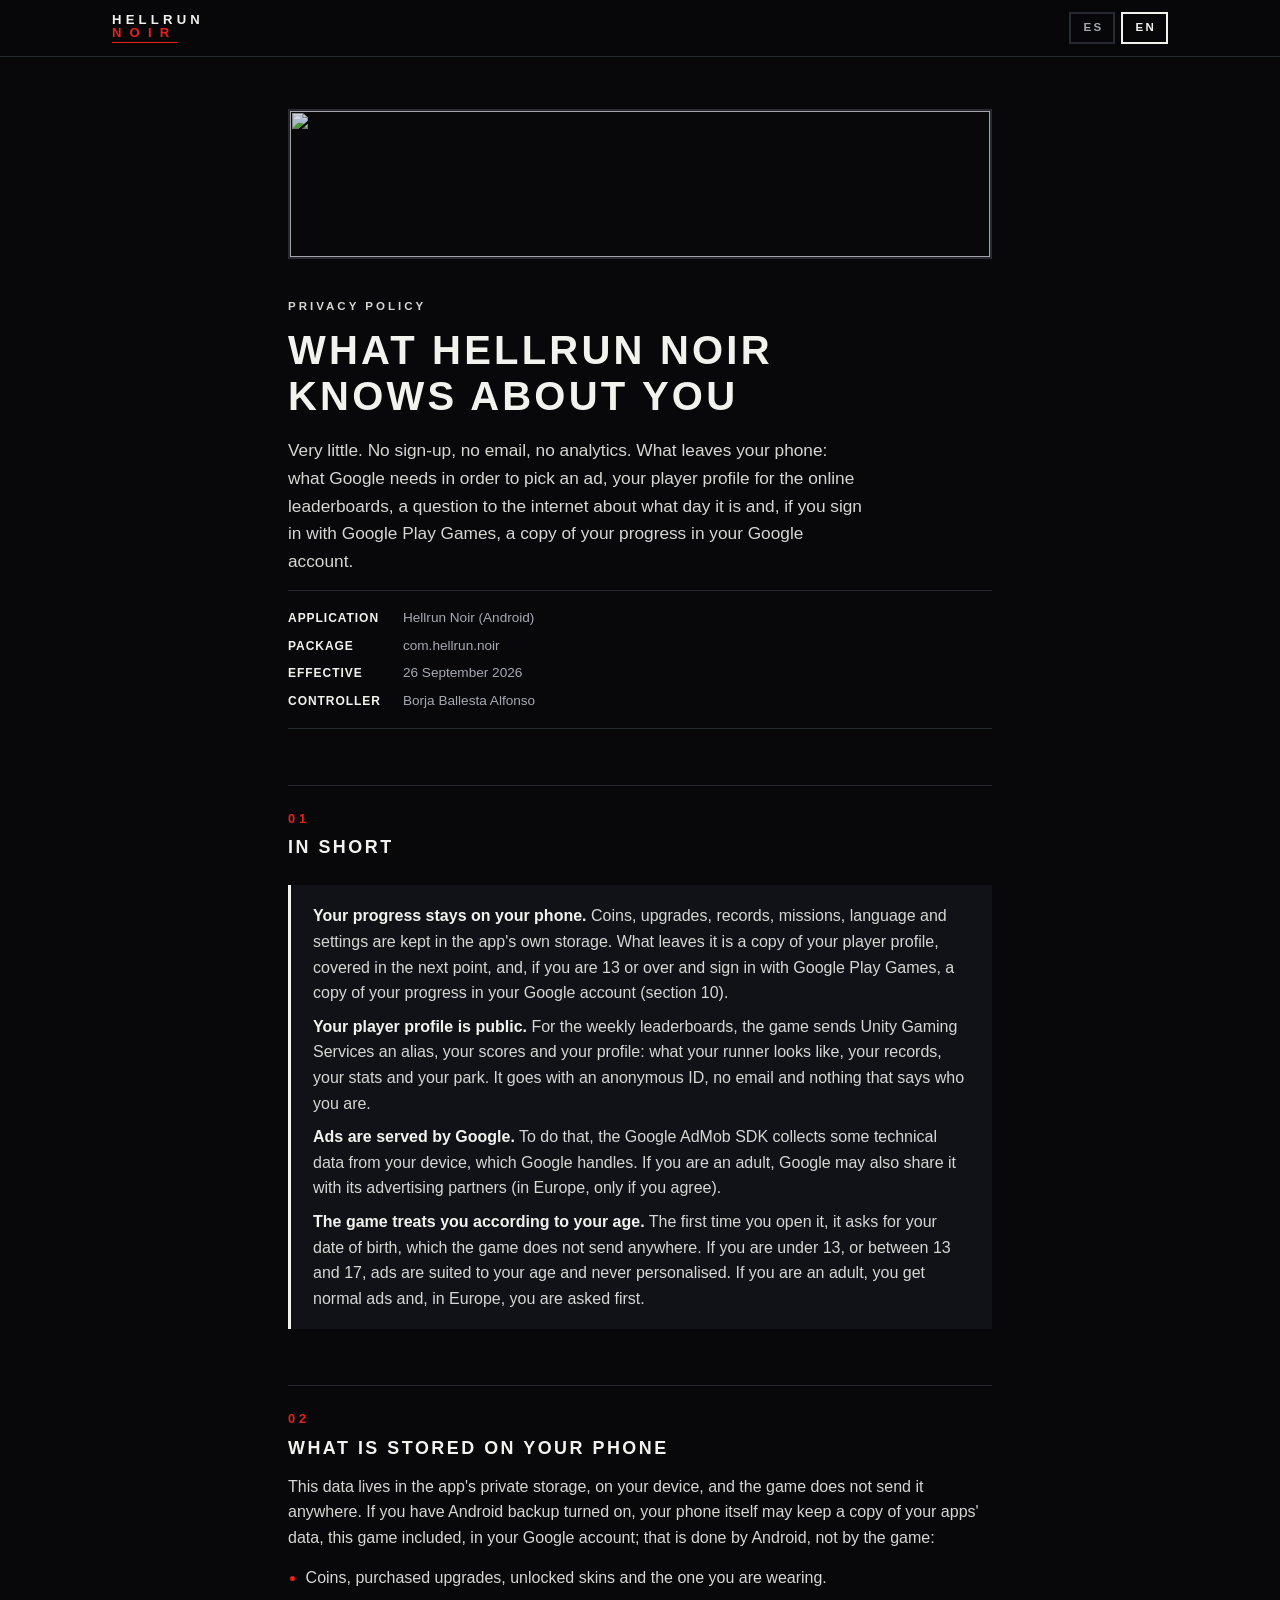
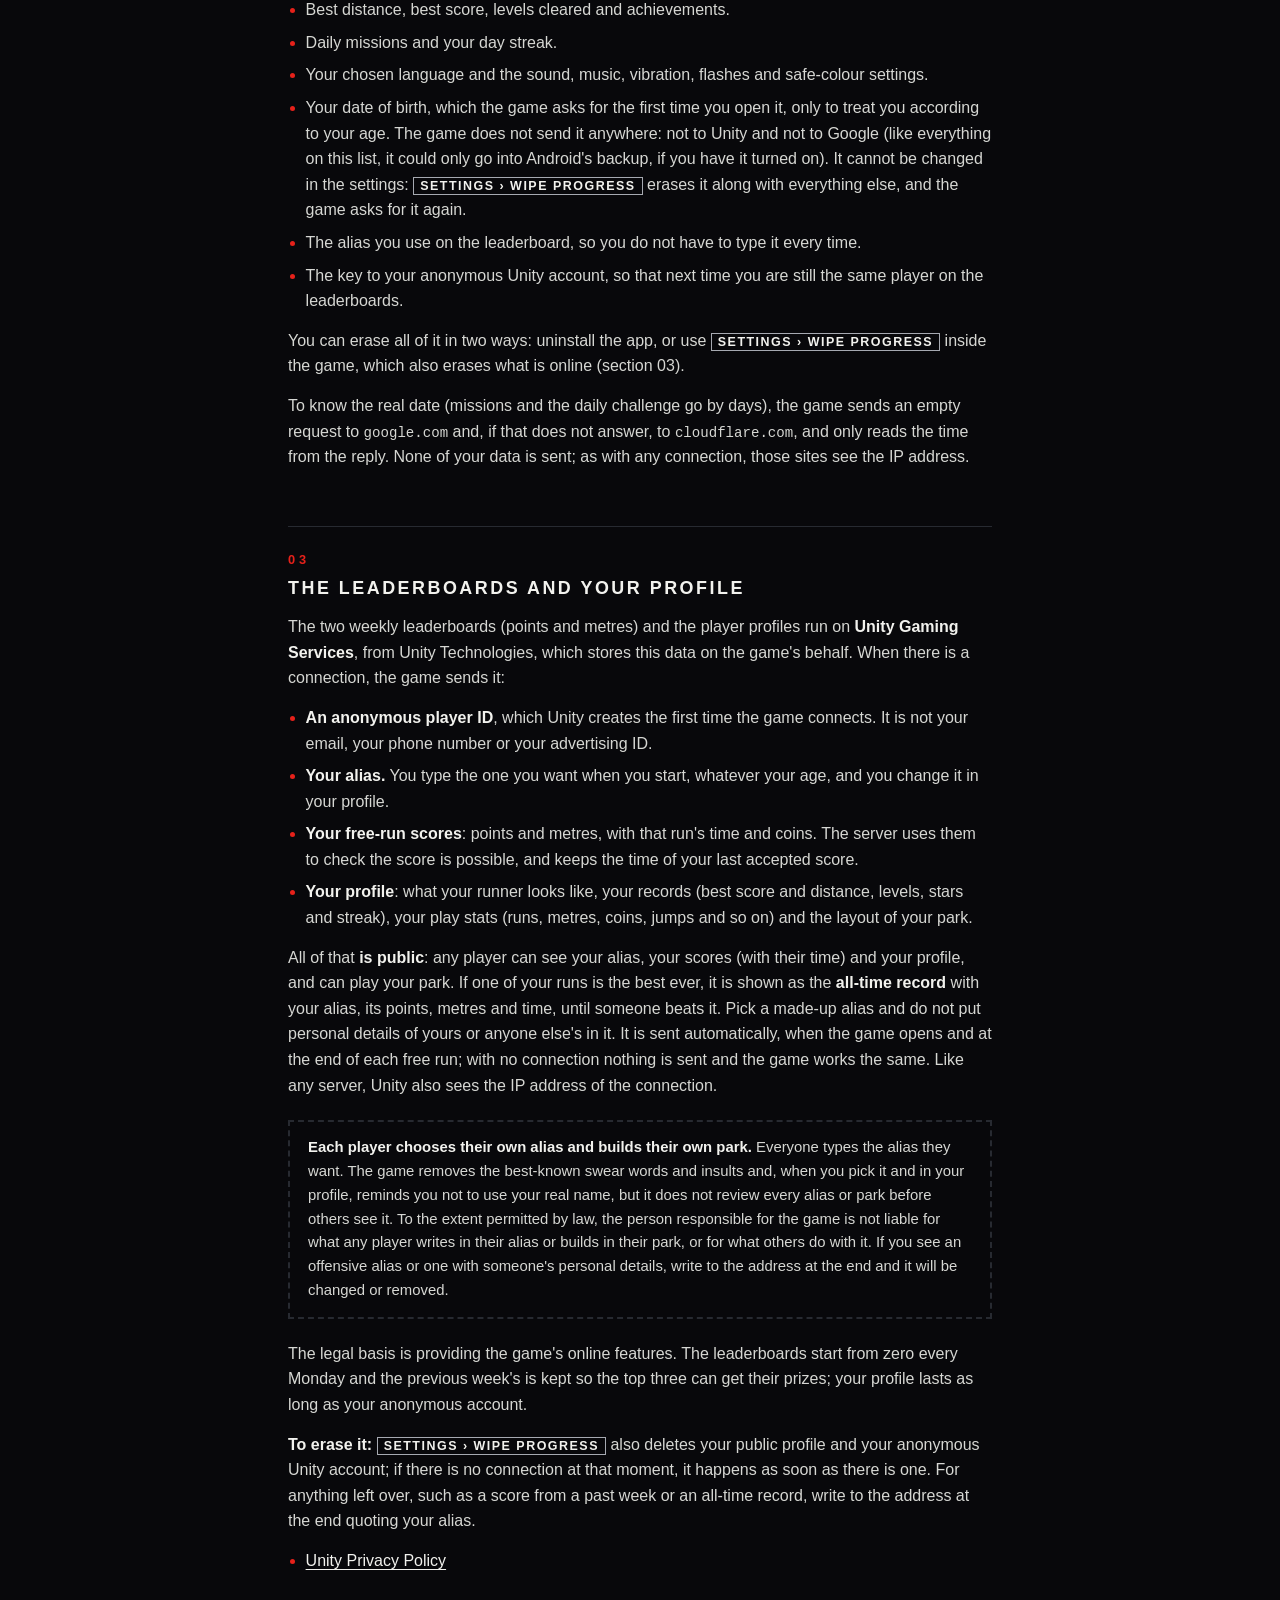
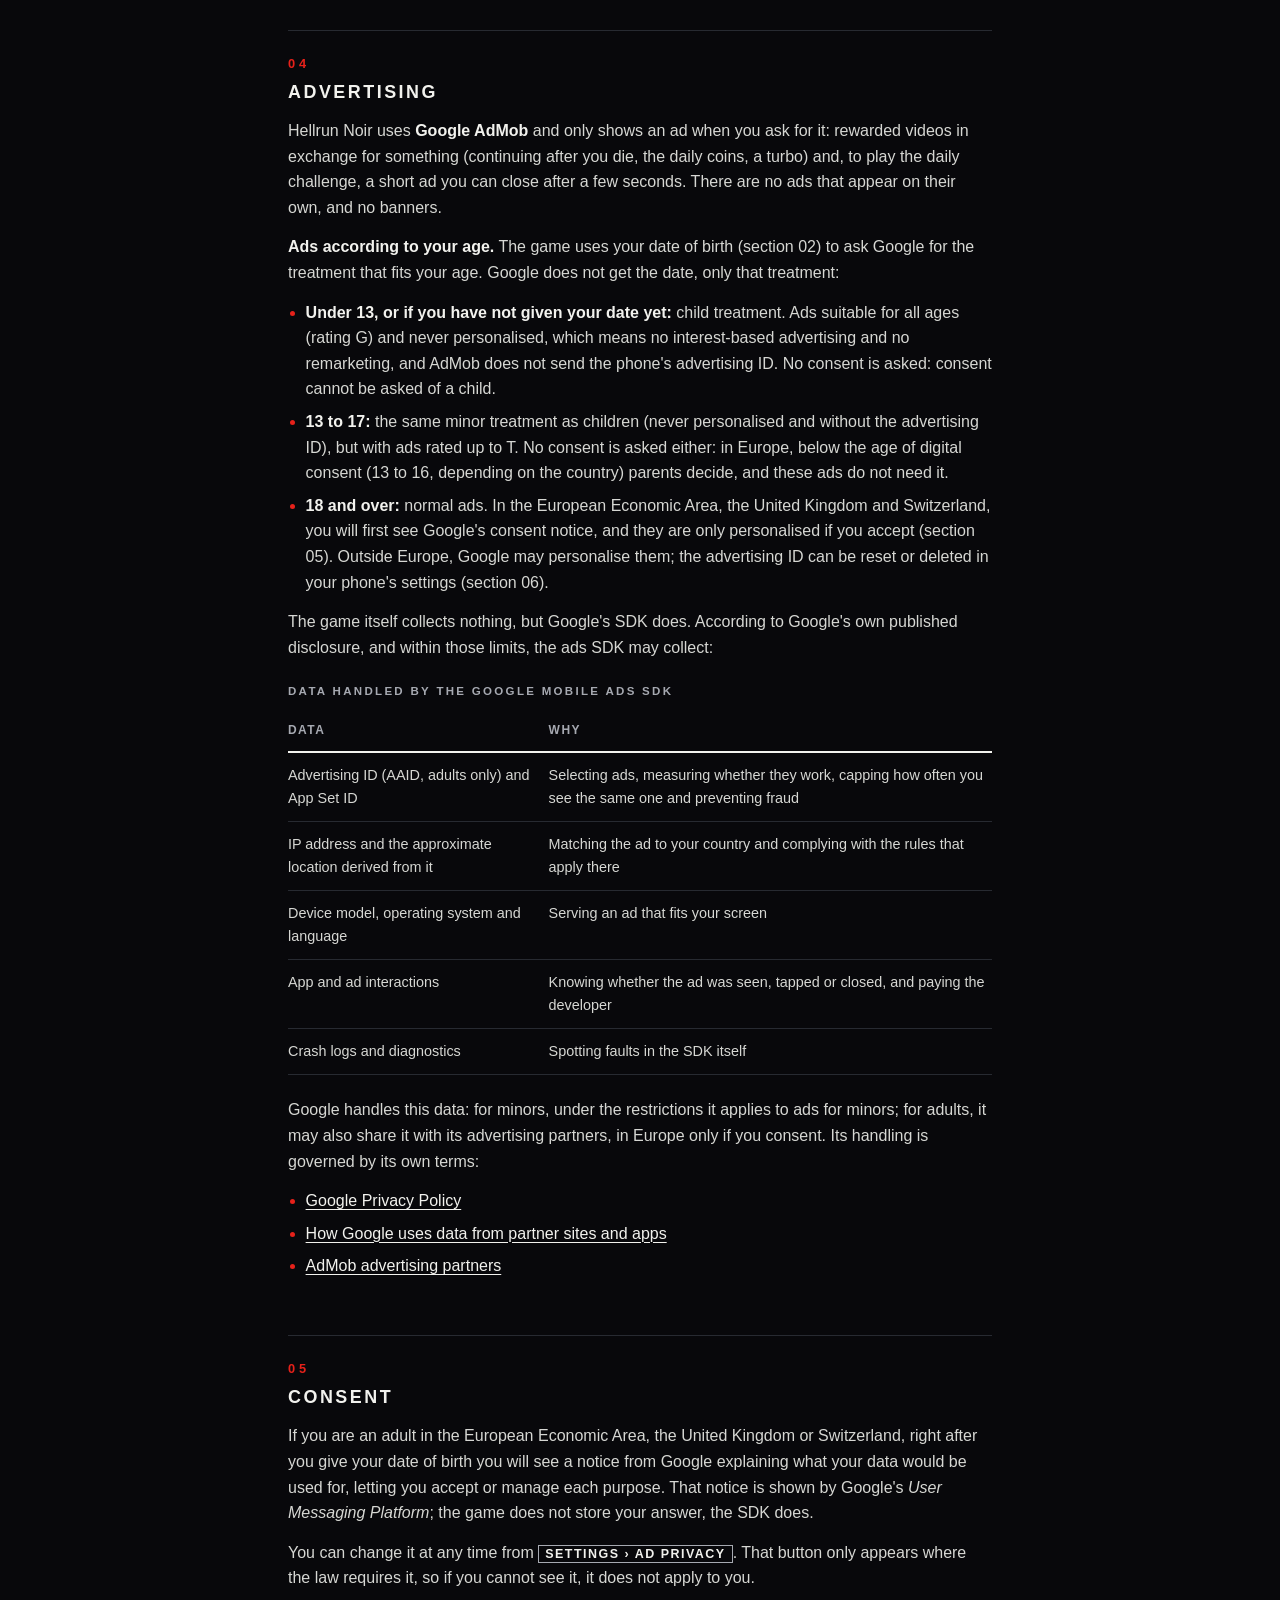
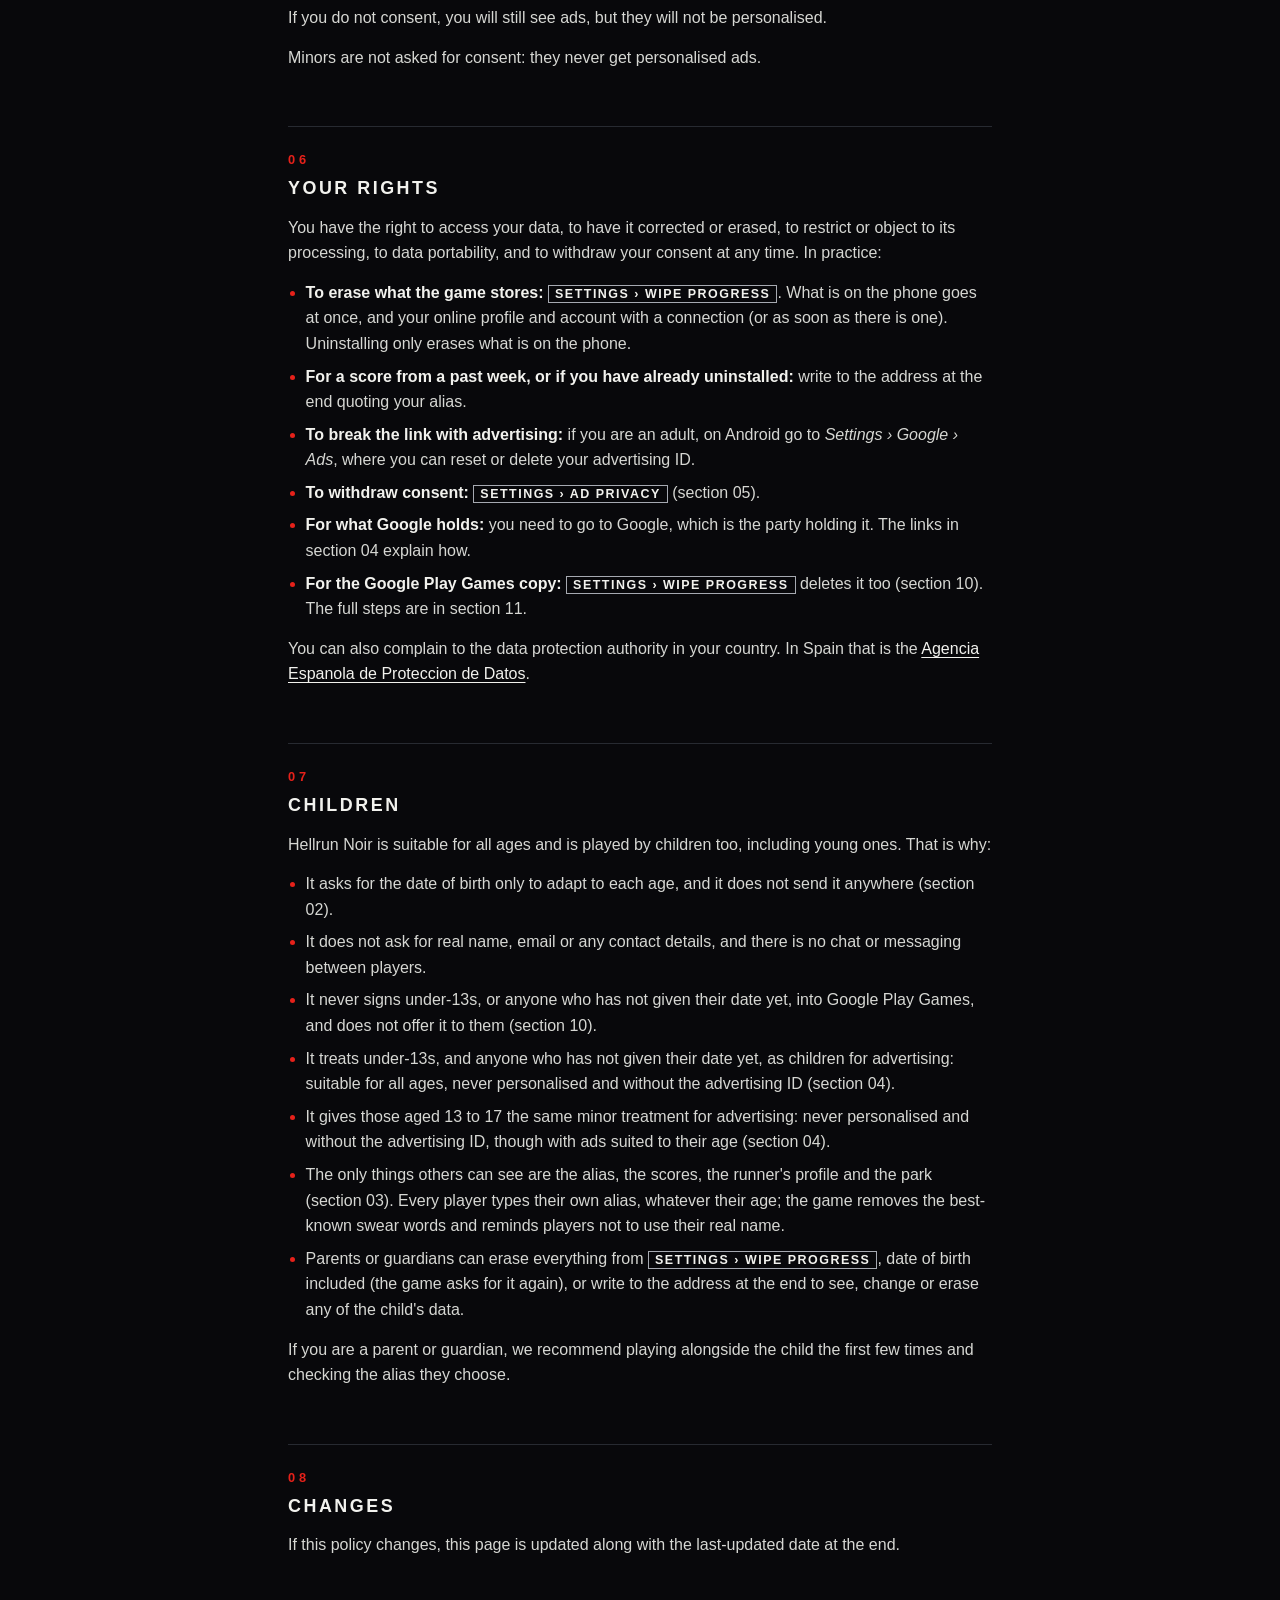
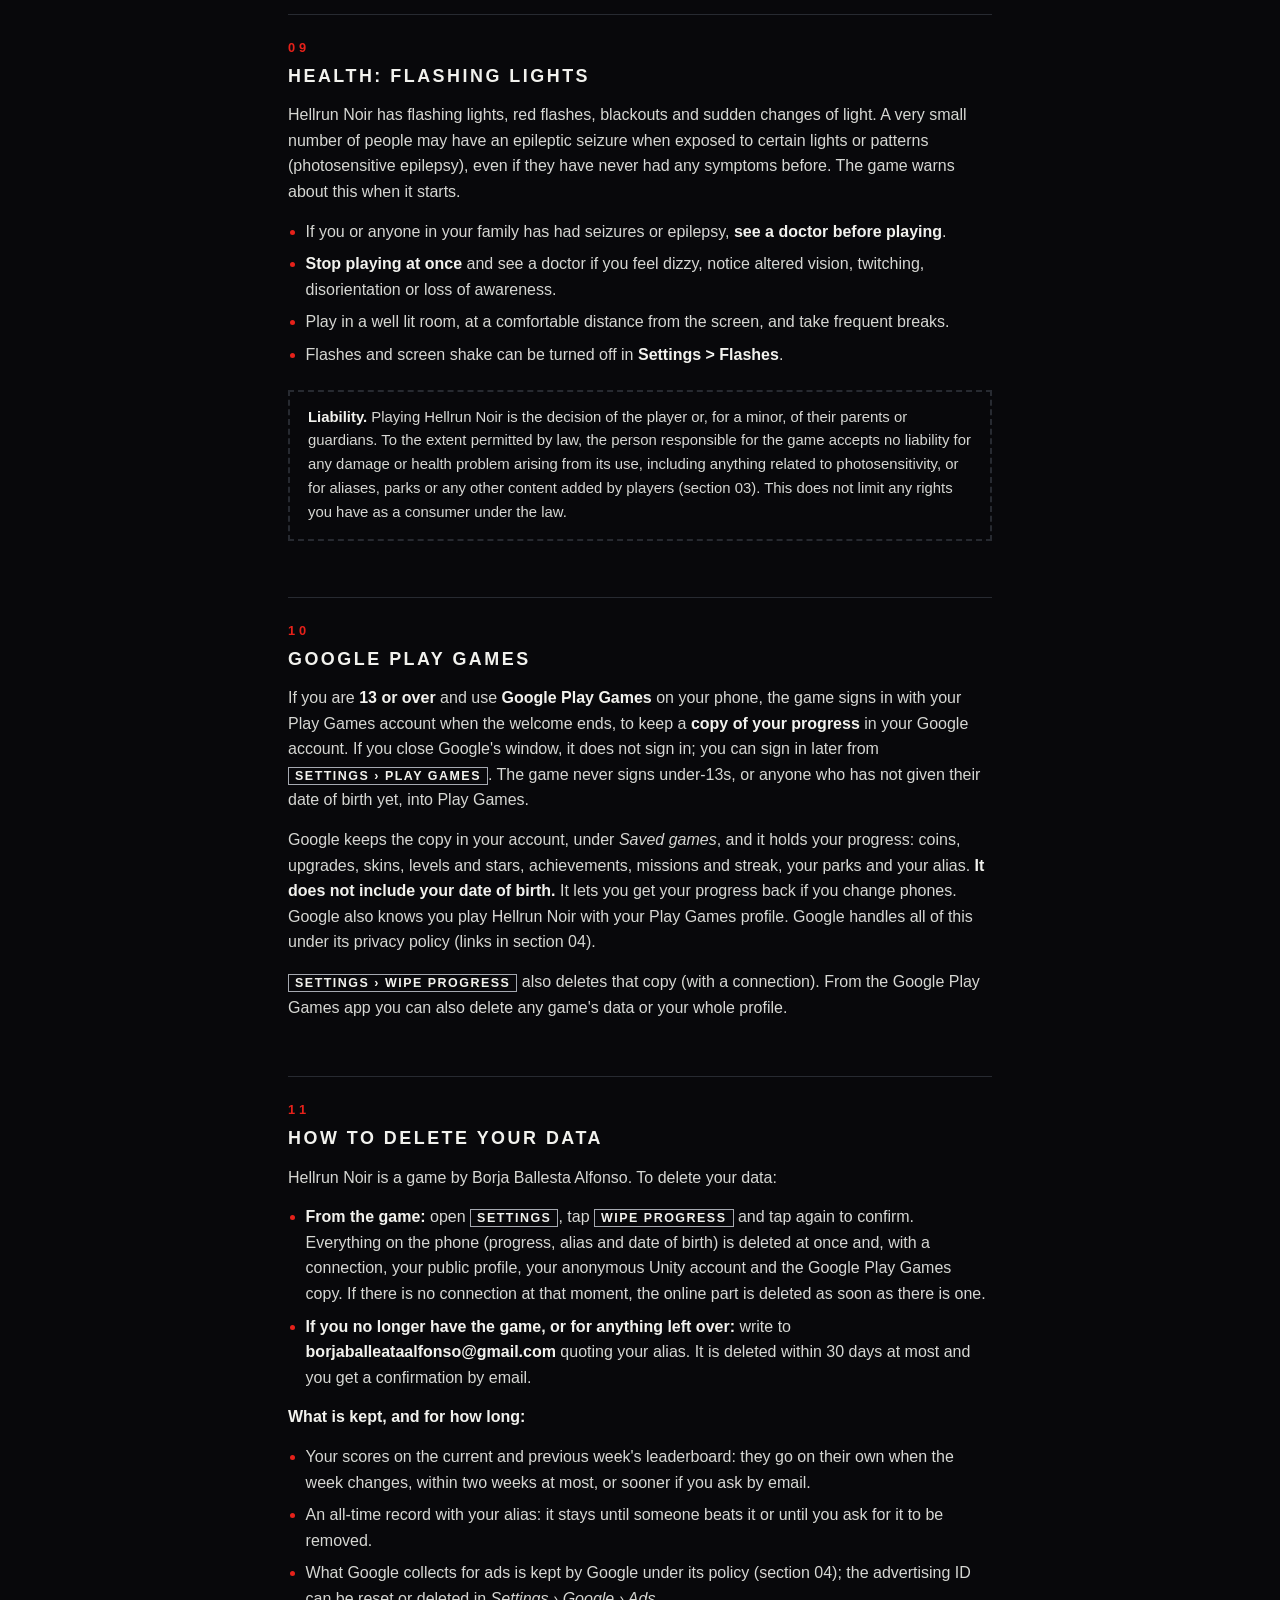
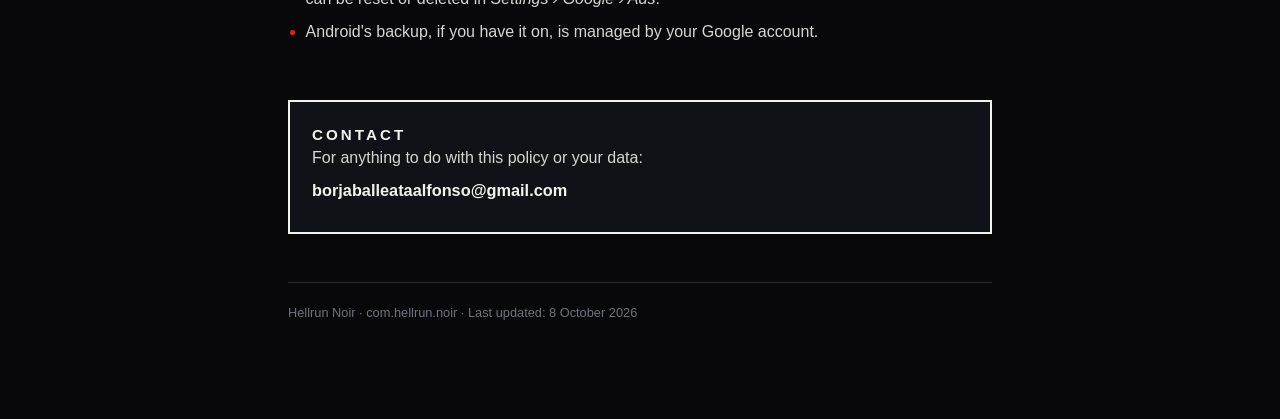
==== privacidad.html @ e5c2730d "Add files via upload" ====
<!doctype html>
<html lang="es">
<head>
<meta charset="utf-8">
<meta name="viewport" content="width=device-width, initial-scale=1">
<title>Privacidad de Hellrun Noir</title>
<meta name="description" content="Politica de privacidad de Hellrun Noir: que datos salen del movil, para que y como borrarlos.">
<link rel="icon" href="img/icono.jpg">
<link rel="stylesheet" href="estilo.css">
</head>
<body>
<header class="bar">
  <div class="bar-inner">
    <a class="logo" href="./" aria-label="Hellrun Noir"><b>Hellrun</b><i>Noir</i></a>
    <div class="langs" role="group" aria-label="Idioma / Language">
      <button id="btn-es" type="button" aria-pressed="true">ES</button>
      <button id="btn-en" type="button" aria-pressed="false">EN</button>
    </div>
  </div>
</header>

<main class="doc">
<div class="doc-hero"><img src="img/caratula.jpg" alt="" width="1000" height="1032"></div>

<!-- ============================== CASTELLANO ============================== -->
<article id="doc-es" lang="es">

  <p class="eyebrow">Politica de privacidad</p>
  <h1>Que sabe de ti Hellrun Noir</h1>
  <p class="standfirst">Poco. No hay registro, ni correo, ni analiticas. Del telefono sale lo que Google necesita para elegir un anuncio, tu perfil de jugador para las clasificaciones online, una pregunta a internet para saber que dia es y, si entras con Google Play Juegos, una copia de tu partida en tu cuenta de Google.</p>

  <dl class="meta">
    <dt>Aplicacion</dt><dd>Hellrun Noir (Android)</dd>
    <dt>Paquete</dt><dd>com.hellrun.noir</dd>
    <dt>Vigente desde</dt><dd>26 de septiembre de 2026</dd>
    <dt>Responsable</dt><dd>Borja Ballesta Alfonso</dd>
  </dl>

  <h2><span class="num">01</span>En corto</h2>
  <div class="lede">
    <p><strong>Tu partida se queda en tu movil.</strong> Monedas, mejoras, records, misiones, idioma y ajustes se guardan en el almacenamiento de la propia aplicacion. De ahi sale una copia de tu perfil de jugador, que es el punto siguiente, y, si tienes 13 anos o mas y entras con Google Play Juegos, una copia de tu partida en tu cuenta de Google (apartado 10).</p>
    <p><strong>Tu perfil de jugador es publico.</strong> Para las clasificaciones de la semana, el juego manda a Unity Gaming Services un alias, tus marcas y tu perfil: como es tu corredor, tus records, tus estadisticas y tu parque. Va con un identificador anonimo, sin correo y sin nada que diga quien eres.</p>
    <p><strong>Los anuncios los sirve Google.</strong> Para eso, el SDK de Google AdMob recoge algunos datos tecnicos de tu dispositivo y los trata Google. Si eres adulto, Google tambien puede compartirlos con sus socios publicitarios (en Europa, solo si lo aceptas).</p>
    <p><strong>El juego te trata segun tu edad.</strong> La primera vez que lo abres te pide tu fecha de nacimiento, que el juego no manda a ningun sitio. Si tienes menos de 13 anos, o entre 13 y 17, los anuncios son para tu edad y nunca personalizados. Si eres adulto, ves anuncios normales y, en Europa, se te pregunta antes.</p>
  </div>

  <h2><span class="num">02</span>Lo que se guarda en tu telefono</h2>
  <p>Estos datos viven en el almacenamiento privado de la aplicacion, en tu dispositivo, y el juego no los manda a ninguna parte. Si tienes activada la copia de seguridad de Android, el propio telefono puede guardar una copia de los datos de tus aplicaciones, este juego incluido, en tu cuenta de Google; eso lo hace Android, no el juego:</p>
  <ul>
    <li>Monedas, mejoras compradas, aspectos desbloqueados y el que llevas puesto.</li>
    <li>Distancia maxima, mejor puntuacion, niveles superados y logros.</li>
    <li>Las misiones del dia y la racha de dias seguidos.</li>
    <li>El idioma elegido y los ajustes de sonido, musica, vibracion, destellos y color seguro.</li>
    <li>Tu fecha de nacimiento, que el juego te pregunta la primera vez que lo abres, solo para tratarte segun tu edad. El juego no la manda a ningun sitio: ni a Unity ni a Google (como todo lo de esta lista, solo podria ir en la copia de seguridad de Android, si la tienes activada). No se cambia desde los ajustes: <span class="ui">AJUSTES &rsaquo; BORRAR PROGRESO</span> la borra con todo lo demas, y el juego la vuelve a preguntar.</li>
    <li>El alias que usas en la clasificacion, para no tener que escribirlo cada vez.</li>
    <li>La llave de tu cuenta anonima de Unity, para que la proxima vez sigas siendo el mismo jugador en las clasificaciones.</li>
  </ul>
  <p>Se borra todo de dos maneras: desinstalando la aplicacion, o desde <span class="ui">AJUSTES &rsaquo; BORRAR PROGRESO</span> dentro del juego, que borra ademas lo que hay en internet (apartado 03).</p>
  <p>Para saber que dia es de verdad (las misiones y el reto diario van por dias), el juego hace una peticion vacia a <code>google.com</code> y, si no contesta, a <code>cloudflare.com</code>, y solo lee la hora de la respuesta. No se manda ningun dato tuyo; como en cualquier conexion, esas webs ven la direccion IP.</p>

  <h2><span class="num">03</span>Las clasificaciones y tu perfil</h2>
  <p>Las dos clasificaciones de la semana (por puntos y por metros) y los perfiles de los jugadores funcionan con <strong>Unity Gaming Services</strong>, de Unity Technologies, que guarda estos datos por encargo del juego. Con conexion, el juego le manda:</p>
  <ul>
    <li><strong>Un identificador anonimo de jugador</strong>, que Unity crea la primera vez que el juego se conecta. No es tu correo, ni tu telefono, ni el identificador de publicidad.</li>
    <li><strong>Tu alias.</strong> Lo escribes tu al empezar, el que quieras, tengas la edad que tengas, y se cambia en tu perfil.</li>
    <li><strong>Tus marcas de carrera libre</strong>: puntos y metros, con el tiempo y las monedas de esa carrera. El servidor los usa para comprobar que la marca es posible, y guarda la hora de tu ultima marca aceptada.</li>
    <li><strong>Tu perfil</strong>: el aspecto de tu corredor, tus records (mejor puntuacion y distancia, niveles, estrellas y racha), tus estadisticas de juego (partidas, metros, monedas, saltos y demas) y el trazado de tu parque.</li>
  </ul>
  <p>Todo eso <strong>es publico</strong>: cualquier jugador ve tu alias, tus marcas (con su tiempo) y tu perfil, y puede jugar tu parque. Si una carrera tuya es la mejor de siempre, sale como <strong>record de siempre</strong> con tu alias, sus puntos, sus metros y su tiempo, hasta que alguien la supere. Elige un alias inventado y no pongas ahi datos personales tuyos ni de nadie. Se manda solo, al abrir el juego y al acabar cada carrera libre; sin conexion no sale nada y el juego funciona igual. Como cualquier servidor, Unity ve ademas la direccion IP de la conexion.</p>
  <div class="note">
    <p><strong>Los alias y los parques los pone cada jugador.</strong> Cada uno escribe el alias que quiere. El juego quita las palabrotas e insultos mas conocidos y, al elegirlo y en tu perfil, te recuerda que no uses tu nombre real, pero no revisa uno por uno los alias ni los parques antes de que se vean. En la medida en que la ley lo permita, el responsable del juego no se hace cargo de lo que cada jugador escriba en su alias o construya en su parque, ni de lo que otros hagan con ello. Si ves un alias ofensivo o con datos personales de alguien, escribe al correo del final y se cambiara o se borrara.</p>
  </div>
  <p>La base legal es darte las funciones online del juego. Las clasificaciones empiezan de cero cada lunes y la de la semana anterior se guarda para dar los premios a los tres primeros; tu perfil dura lo que dure tu cuenta anonima.</p>
  <p><strong>Para borrarlo:</strong> <span class="ui">AJUSTES &rsaquo; BORRAR PROGRESO</span> borra tambien tu perfil publico y tu cuenta anonima en Unity; si en ese momento no hay conexion, se hace en cuanto la haya. Para cualquier resto, como una marca de una semana pasada o un record de siempre, escribe al correo del final diciendo tu alias.</p>
  <ul>
    <li><a href="https://unity.com/legal/privacy-policy" target="_blank" rel="noopener">Politica de privacidad de Unity</a></li>
  </ul>

  <h2><span class="num">04</span>Los anuncios</h2>
  <p>Hellrun Noir usa <strong>Google AdMob</strong> y solo pone un anuncio cuando lo pides tu: videos recompensados a cambio de algo (seguir despues de morir, las monedas del dia, un turbo) y, para jugar el reto del dia, un anuncio corto que se puede cerrar a los pocos segundos. No hay anuncios que aparezcan solos ni banners.</p>
  <p><strong>Anuncios segun tu edad.</strong> El juego usa tu fecha de nacimiento (apartado 02) para pedir a Google el trato que toca a tu edad. A Google no le llega la fecha, solo ese trato:</p>
  <ul>
    <li><strong>Menos de 13 anos, o si aun no has dicho tu fecha:</strong> trato de nino. Anuncios aptos para todas las edades (clasificacion G) y nunca personalizados, es decir, nada de publicidad segun tus intereses ni de remarketing, y AdMob no manda el identificador de publicidad del telefono. No se pide consentimiento: a un nino no se le puede pedir.</li>
    <li><strong>De 13 a 17 anos:</strong> el mismo trato de menor que a los ninos (nunca personalizados y sin el identificador de publicidad), pero con anuncios hasta la clasificacion T. Tampoco se pide consentimiento: en Europa, por debajo de la edad de consentimiento digital (de 13 a 16 anos, segun el pais) deciden los padres, y estos anuncios no lo necesitan.</li>
    <li><strong>18 anos o mas:</strong> anuncios normales. En el Espacio Economico Europeo, Reino Unido y Suiza, antes veras el aviso de consentimiento de Google, y solo se personalizan si aceptas (apartado 05). Fuera de Europa, Google puede personalizarlos; el identificador de publicidad se puede restablecer o eliminar en los ajustes del telefono (apartado 06).</li>
  </ul>
  <p>Aunque el juego no recoge nada por su cuenta, el SDK de Google si. Segun la informacion que publica el propio Google, y con esas limitaciones, el SDK de anuncios puede recoger:</p>

  <div class="scroller">
    <table>
      <caption>Datos que trata el SDK de Google Mobile Ads</caption>
      <thead>
        <tr><th scope="col">Dato</th><th scope="col">Para que</th></tr>
      </thead>
      <tbody>
        <tr><td>Identificador de publicidad (AAID, solo de los adultos) e ID del conjunto de aplicaciones</td><td>Elegir anuncios, medir si funcionan, limitar cuantas veces ves el mismo y evitar fraudes</td></tr>
        <tr><td>Direccion IP y ubicacion aproximada derivada de ella</td><td>Adaptar el anuncio al pais y cumplir la normativa que aplique alli</td></tr>
        <tr><td>Modelo de dispositivo, sistema operativo e idioma</td><td>Servir un anuncio que se vea bien en tu pantalla</td></tr>
        <tr><td>Interacciones con la aplicacion y con el anuncio</td><td>Saber si el anuncio se vio, se pulso o se cerro, y pagar al desarrollador</td></tr>
        <tr><td>Informes de fallos y diagnosticos</td><td>Detectar errores del propio SDK</td></tr>
      </tbody>
    </table>
  </div>

  <p>Estos datos los trata Google: si eres menor, con las restricciones que aplica a los anuncios para menores; si eres adulto, tambien puede compartirlos con sus socios publicitarios, en Europa solo si das tu consentimiento. Su tratamiento se rige por sus propias condiciones:</p>
  <ul>
    <li><a href="https://policies.google.com/privacy" target="_blank" rel="noopener">Politica de privacidad de Google</a></li>
    <li><a href="https://business.safety.google/privacy/" target="_blank" rel="noopener">Como usa Google los datos de sus socios</a></li>
    <li><a href="https://support.google.com/admob/answer/9012903" target="_blank" rel="noopener">Socios publicitarios de AdMob</a></li>
  </ul>

  <h2><span class="num">05</span>Consentimiento</h2>
  <p>Si eres adulto y estas en el Espacio Economico Europeo, Reino Unido o Suiza, justo despues de decir tu fecha de nacimiento veras un aviso de Google que explica para que se usarian tus datos y te deja aceptar o gestionar las opciones una por una. Ese aviso lo muestra la <em>Plataforma de Mensajes de Usuario</em> de Google; el juego no guarda tu respuesta, la guarda el propio SDK.</p>
  <p>Puedes cambiarla en cualquier momento desde <span class="ui">AJUSTES &rsaquo; PRIVACIDAD DE ANUNCIOS</span>. Ese boton aparece en el juego unicamente donde la normativa lo exige; si no lo ves, es que en tu caso no aplica.</p>
  <p>Si no consientes el uso de tus datos, los anuncios siguen saliendo, pero sin personalizar.</p>
  <p>A los menores no se les pide consentimiento: nunca ven anuncios personalizados.</p>

  <h2><span class="num">06</span>Tus derechos</h2>
  <p>Tienes derecho a acceder a tus datos, rectificarlos, suprimirlos, limitar u oponerte a su tratamiento y a la portabilidad, y a retirar tu consentimiento cuando quieras. En la practica:</p>
  <ul>
    <li><strong>Para borrar lo que guarda el juego:</strong> <span class="ui">AJUSTES &rsaquo; BORRAR PROGRESO</span>. Lo del movil se borra al momento, y tu perfil y tu cuenta online con conexion (o en cuanto la haya). Desinstalar borra solo lo del movil.</li>
    <li><strong>Para una marca de una semana pasada, o si ya desinstalaste:</strong> escribe al correo del final con tu alias.</li>
    <li><strong>Para desvincularte de la publicidad:</strong> si eres adulto, en Android ve a <em>Ajustes &rsaquo; Google &rsaquo; Anuncios</em>, donde puedes restablecer o eliminar tu identificador de publicidad.</li>
    <li><strong>Para retirar el consentimiento:</strong> <span class="ui">AJUSTES &rsaquo; PRIVACIDAD DE ANUNCIOS</span> (apartado 05).</li>
    <li><strong>Para lo que trata Google:</strong> hay que dirigirse a Google, que es quien tiene esos datos. Los enlaces del apartado 04 explican como.</li>
    <li><strong>Para la copia de Google Play Juegos:</strong> <span class="ui">AJUSTES &rsaquo; BORRAR PROGRESO</span> la borra tambien (apartado 10). Los pasos completos estan en el apartado 11.</li>
  </ul>
  <p>Tambien puedes reclamar ante la autoridad de proteccion de datos de tu pais. En Espana es la <a href="https://www.aepd.es" target="_blank" rel="noopener">Agencia Espanola de Proteccion de Datos</a>.</p>

  <h2><span class="num">07</span>Menores</h2>
  <p>Hellrun Noir es apto para todas las edades y lo juegan tambien ninos, incluso pequenos. Por eso:</p>
  <ul>
    <li>Pide la fecha de nacimiento solo para adaptarse a cada edad, y no la manda a ningun sitio (apartado 02).</li>
    <li>No pide el nombre real, ni el correo, ni ningun dato de contacto, y no hay chat ni mensajes entre jugadores.</li>
    <li>A los menores de 13, y a quien aun no ha dicho su fecha, no los mete nunca en Google Play Juegos ni se lo ofrece (apartado 10).</li>
    <li>A los menores de 13, y a quien aun no ha dicho su fecha, los trata como ninos en los anuncios: aptos para todos, nunca personalizados y sin el identificador de publicidad (apartado 04).</li>
    <li>A los de 13 a 17 anos les da el mismo trato de menor en los anuncios: nunca personalizados y sin el identificador de publicidad, aunque con anuncios para su edad (apartado 04).</li>
    <li>Lo unico que ven los demas es el alias, las marcas, el perfil del corredor y el parque (apartado 03). El alias lo escribe cada jugador, tenga la edad que tenga; el juego quita las palabrotas mas conocidas y recuerda que no se use el nombre real.</li>
    <li>Los padres o tutores pueden borrarlo todo desde <span class="ui">AJUSTES &rsaquo; BORRAR PROGRESO</span>, fecha de nacimiento incluida (el juego la vuelve a preguntar), o escribir al correo del final para ver, cambiar o borrar cualquier dato del menor.</li>
  </ul>
  <p>Si eres padre, madre o tutor, te recomendamos acompanar al menor las primeras veces y revisar el alias que elija.</p>

  <h2><span class="num">08</span>Cambios</h2>
  <p>Si esta politica cambia, se actualiza esta misma pagina y con ella la fecha de la ultima actualizacion, al final.</p>

  <h2><span class="num">09</span>Salud: luces y destellos</h2>
  <p>Hellrun Noir tiene luces que parpadean, destellos rojos, apagones y cambios bruscos de luz. A un numero muy pequeno de personas, ciertas luces o patrones pueden provocarles una crisis epileptica (epilepsia fotosensible), incluso sin haber tenido nunca antes ningun sintoma. El juego lo avisa al arrancar.</p>
  <ul>
    <li>Si tu o alguien de tu familia ha tenido crisis o epilepsia, <strong>consulta a un medico antes de jugar</strong>.</li>
    <li><strong>Deja de jugar enseguida</strong> y consulta a un medico si notas mareo, vista alterada, espasmos, desorientacion o perdida de consciencia.</li>
    <li>Juega en un sitio bien iluminado, a una distancia comoda de la pantalla, y descansa a menudo.</li>
    <li>Los destellos y las sacudidas se pueden quitar en <strong>Ajustes &gt; Destellos</strong>.</li>
  </ul>
  <div class="note">
    <p><strong>Responsabilidad.</strong> Jugar a Hellrun Noir es decision de quien juega o, si es menor, de sus padres o tutores. En la medida en que la ley lo permita, el responsable del juego no se hace cargo de los danos ni de los problemas de salud que puedan derivarse de su uso, incluidos los relacionados con la fotosensibilidad, ni de los alias, parques u otros contenidos que pongan los jugadores (apartado 03). Esto no limita los derechos que la ley te reconozca como consumidor.</p>
  </div>

  <h2><span class="num">10</span>Google Play Juegos</h2>
  <p>Si tienes <strong>13 anos o mas</strong> y usas <strong>Google Play Juegos</strong> en tu movil, el juego entra con tu cuenta de Play Juegos al acabar la bienvenida, para guardar una <strong>copia de tu partida</strong> en tu cuenta de Google. Si cierras la ventana de Google, no entra; puedes entrar mas tarde desde <span class="ui">AJUSTES &rsaquo; PLAY JUEGOS</span>. A los menores de 13, y a quien aun no ha dicho su fecha de nacimiento, el juego no los mete nunca en Play Juegos.</p>
  <p>La copia la guarda Google en tu cuenta, en <em>Partidas guardadas</em>, y lleva tu progreso: monedas, mejoras, aspectos, niveles y estrellas, logros, misiones y racha, tus parques y tu alias. <strong>No lleva tu fecha de nacimiento.</strong> Sirve para recuperar la partida si cambias de movil. Ademas, Google sabe que juegas a Hellrun Noir con tu perfil de Play Juegos. Todo eso lo trata Google segun su politica de privacidad (enlaces del apartado 04).</p>
  <p><span class="ui">AJUSTES &rsaquo; BORRAR PROGRESO</span> borra tambien esa copia (con conexion). Desde la aplicacion Google Play Juegos puedes ademas borrar los datos de cualquier juego o tu perfil entero.</p>

  <h2 id="borrar"><span class="num">11</span>Como borrar tus datos</h2>
  <p>Hellrun Noir es un juego de Borja Ballesta Alfonso. Para borrar tus datos:</p>
  <ul>
    <li><strong>Desde el juego:</strong> abre <span class="ui">AJUSTES</span>, toca <span class="ui">BORRAR PROGRESO</span> y vuelve a tocar para confirmar. Se borra al momento todo lo del movil (partida, alias y fecha de nacimiento) y, con conexion, tu perfil publico, tu cuenta anonima en Unity y la copia de Google Play Juegos. Si no hay conexion en ese momento, lo de internet se borra en cuanto la haya.</li>
    <li><strong>Si ya no tienes el juego, o para lo que quede:</strong> escribe a <strong>borjaballeataalfonso@gmail.com</strong> diciendo tu alias. Se borra en un plazo maximo de 30 dias y se te confirma por correo.</li>
  </ul>
  <p><strong>Lo que se conserva y cuanto tiempo:</strong></p>
  <ul>
    <li>Tus marcas en la clasificacion de la semana en curso y de la anterior: se borran solas al cambiar de semana, como mucho en dos semanas, o antes si lo pides por correo.</li>
    <li>Un record de siempre con tu alias: se queda hasta que alguien lo supere o hasta que pidas que se borre.</li>
    <li>Lo que recoge Google para los anuncios lo conserva Google segun su politica (apartado 04); el identificador de publicidad se restablece o elimina en <em>Ajustes &rsaquo; Google &rsaquo; Anuncios</em>.</li>
    <li>La copia de seguridad de Android, si la tienes activada, la gestiona tu cuenta de Google.</li>
  </ul>

  <div class="contact">
    <h3>Contacto</h3>
    <p>Para cualquier cosa relacionada con esta politica o con tus datos:</p>
    <p><strong class="mail">borjaballeataalfonso@gmail.com</strong></p>
  </div>

  <footer>Hellrun Noir &middot; com.hellrun.noir &middot; Ultima actualizacion: 8 de octubre de 2026</footer>
</article>

<!-- ================================ ENGLISH =============================== -->
<article id="doc-en" lang="en" hidden>

  <p class="eyebrow">Privacy policy</p>
  <h1>What Hellrun Noir knows about you</h1>
  <p class="standfirst">Very little. No sign-up, no email, no analytics. What leaves your phone: what Google needs in order to pick an ad, your player profile for the online leaderboards, a question to the internet about what day it is and, if you sign in with Google Play Games, a copy of your progress in your Google account.</p>

  <dl class="meta">
    <dt>Application</dt><dd>Hellrun Noir (Android)</dd>
    <dt>Package</dt><dd>com.hellrun.noir</dd>
    <dt>Effective</dt><dd>26 September 2026</dd>
    <dt>Controller</dt><dd>Borja Ballesta Alfonso</dd>
  </dl>

  <h2><span class="num">01</span>In short</h2>
  <div class="lede">
    <p><strong>Your progress stays on your phone.</strong> Coins, upgrades, records, missions, language and settings are kept in the app's own storage. What leaves it is a copy of your player profile, covered in the next point, and, if you are 13 or over and sign in with Google Play Games, a copy of your progress in your Google account (section 10).</p>
    <p><strong>Your player profile is public.</strong> For the weekly leaderboards, the game sends Unity Gaming Services an alias, your scores and your profile: what your runner looks like, your records, your stats and your park. It goes with an anonymous ID, no email and nothing that says who you are.</p>
    <p><strong>Ads are served by Google.</strong> To do that, the Google AdMob SDK collects some technical data from your device, which Google handles. If you are an adult, Google may also share it with its advertising partners (in Europe, only if you agree).</p>
    <p><strong>The game treats you according to your age.</strong> The first time you open it, it asks for your date of birth, which the game does not send anywhere. If you are under 13, or between 13 and 17, ads are suited to your age and never personalised. If you are an adult, you get normal ads and, in Europe, you are asked first.</p>
  </div>

  <h2><span class="num">02</span>What is stored on your phone</h2>
  <p>This data lives in the app's private storage, on your device, and the game does not send it anywhere. If you have Android backup turned on, your phone itself may keep a copy of your apps' data, this game included, in your Google account; that is done by Android, not by the game:</p>
  <ul>
    <li>Coins, purchased upgrades, unlocked skins and the one you are wearing.</li>
    <li>Best distance, best score, levels cleared and achievements.</li>
    <li>Daily missions and your day streak.</li>
    <li>Your chosen language and the sound, music, vibration, flashes and safe-colour settings.</li>
    <li>Your date of birth, which the game asks for the first time you open it, only to treat you according to your age. The game does not send it anywhere: not to Unity and not to Google (like everything on this list, it could only go into Android's backup, if you have it turned on). It cannot be changed in the settings: <span class="ui">SETTINGS &rsaquo; WIPE PROGRESS</span> erases it along with everything else, and the game asks for it again.</li>
    <li>The alias you use on the leaderboard, so you do not have to type it every time.</li>
    <li>The key to your anonymous Unity account, so that next time you are still the same player on the leaderboards.</li>
  </ul>
  <p>You can erase all of it in two ways: uninstall the app, or use <span class="ui">SETTINGS &rsaquo; WIPE PROGRESS</span> inside the game, which also erases what is online (section 03).</p>
  <p>To know the real date (missions and the daily challenge go by days), the game sends an empty request to <code>google.com</code> and, if that does not answer, to <code>cloudflare.com</code>, and only reads the time from the reply. None of your data is sent; as with any connection, those sites see the IP address.</p>

  <h2><span class="num">03</span>The leaderboards and your profile</h2>
  <p>The two weekly leaderboards (points and metres) and the player profiles run on <strong>Unity Gaming Services</strong>, from Unity Technologies, which stores this data on the game's behalf. When there is a connection, the game sends it:</p>
  <ul>
    <li><strong>An anonymous player ID</strong>, which Unity creates the first time the game connects. It is not your email, your phone number or your advertising ID.</li>
    <li><strong>Your alias.</strong> You type the one you want when you start, whatever your age, and you change it in your profile.</li>
    <li><strong>Your free-run scores</strong>: points and metres, with that run's time and coins. The server uses them to check the score is possible, and keeps the time of your last accepted score.</li>
    <li><strong>Your profile</strong>: what your runner looks like, your records (best score and distance, levels, stars and streak), your play stats (runs, metres, coins, jumps and so on) and the layout of your park.</li>
  </ul>
  <p>All of that <strong>is public</strong>: any player can see your alias, your scores (with their time) and your profile, and can play your park. If one of your runs is the best ever, it is shown as the <strong>all-time record</strong> with your alias, its points, metres and time, until someone beats it. Pick a made-up alias and do not put personal details of yours or anyone else's in it. It is sent automatically, when the game opens and at the end of each free run; with no connection nothing is sent and the game works the same. Like any server, Unity also sees the IP address of the connection.</p>
  <div class="note">
    <p><strong>Each player chooses their own alias and builds their own park.</strong> Everyone types the alias they want. The game removes the best-known swear words and insults and, when you pick it and in your profile, reminds you not to use your real name, but it does not review every alias or park before others see it. To the extent permitted by law, the person responsible for the game is not liable for what any player writes in their alias or builds in their park, or for what others do with it. If you see an offensive alias or one with someone's personal details, write to the address at the end and it will be changed or removed.</p>
  </div>
  <p>The legal basis is providing the game's online features. The leaderboards start from zero every Monday and the previous week's is kept so the top three can get their prizes; your profile lasts as long as your anonymous account.</p>
  <p><strong>To erase it:</strong> <span class="ui">SETTINGS &rsaquo; WIPE PROGRESS</span> also deletes your public profile and your anonymous Unity account; if there is no connection at that moment, it happens as soon as there is one. For anything left over, such as a score from a past week or an all-time record, write to the address at the end quoting your alias.</p>
  <ul>
    <li><a href="https://unity.com/legal/privacy-policy" target="_blank" rel="noopener">Unity Privacy Policy</a></li>
  </ul>

  <h2><span class="num">04</span>Advertising</h2>
  <p>Hellrun Noir uses <strong>Google AdMob</strong> and only shows an ad when you ask for it: rewarded videos in exchange for something (continuing after you die, the daily coins, a turbo) and, to play the daily challenge, a short ad you can close after a few seconds. There are no ads that appear on their own, and no banners.</p>
  <p><strong>Ads according to your age.</strong> The game uses your date of birth (section 02) to ask Google for the treatment that fits your age. Google does not get the date, only that treatment:</p>
  <ul>
    <li><strong>Under 13, or if you have not given your date yet:</strong> child treatment. Ads suitable for all ages (rating G) and never personalised, which means no interest-based advertising and no remarketing, and AdMob does not send the phone's advertising ID. No consent is asked: consent cannot be asked of a child.</li>
    <li><strong>13 to 17:</strong> the same minor treatment as children (never personalised and without the advertising ID), but with ads rated up to T. No consent is asked either: in Europe, below the age of digital consent (13 to 16, depending on the country) parents decide, and these ads do not need it.</li>
    <li><strong>18 and over:</strong> normal ads. In the European Economic Area, the United Kingdom and Switzerland, you will first see Google's consent notice, and they are only personalised if you accept (section 05). Outside Europe, Google may personalise them; the advertising ID can be reset or deleted in your phone's settings (section 06).</li>
  </ul>
  <p>The game itself collects nothing, but Google's SDK does. According to Google's own published disclosure, and within those limits, the ads SDK may collect:</p>

  <div class="scroller">
    <table>
      <caption>Data handled by the Google Mobile Ads SDK</caption>
      <thead>
        <tr><th scope="col">Data</th><th scope="col">Why</th></tr>
      </thead>
      <tbody>
        <tr><td>Advertising ID (AAID, adults only) and App Set ID</td><td>Selecting ads, measuring whether they work, capping how often you see the same one and preventing fraud</td></tr>
        <tr><td>IP address and the approximate location derived from it</td><td>Matching the ad to your country and complying with the rules that apply there</td></tr>
        <tr><td>Device model, operating system and language</td><td>Serving an ad that fits your screen</td></tr>
        <tr><td>App and ad interactions</td><td>Knowing whether the ad was seen, tapped or closed, and paying the developer</td></tr>
        <tr><td>Crash logs and diagnostics</td><td>Spotting faults in the SDK itself</td></tr>
      </tbody>
    </table>
  </div>

  <p>Google handles this data: for minors, under the restrictions it applies to ads for minors; for adults, it may also share it with its advertising partners, in Europe only if you consent. Its handling is governed by its own terms:</p>
  <ul>
    <li><a href="https://policies.google.com/privacy" target="_blank" rel="noopener">Google Privacy Policy</a></li>
    <li><a href="https://business.safety.google/privacy/" target="_blank" rel="noopener">How Google uses data from partner sites and apps</a></li>
    <li><a href="https://support.google.com/admob/answer/9012903" target="_blank" rel="noopener">AdMob advertising partners</a></li>
  </ul>

  <h2><span class="num">05</span>Consent</h2>
  <p>If you are an adult in the European Economic Area, the United Kingdom or Switzerland, right after you give your date of birth you will see a notice from Google explaining what your data would be used for, letting you accept or manage each purpose. That notice is shown by Google's <em>User Messaging Platform</em>; the game does not store your answer, the SDK does.</p>
  <p>You can change it at any time from <span class="ui">SETTINGS &rsaquo; AD PRIVACY</span>. That button only appears where the law requires it, so if you cannot see it, it does not apply to you.</p>
  <p>If you do not consent, you will still see ads, but they will not be personalised.</p>
  <p>Minors are not asked for consent: they never get personalised ads.</p>

  <h2><span class="num">06</span>Your rights</h2>
  <p>You have the right to access your data, to have it corrected or erased, to restrict or object to its processing, to data portability, and to withdraw your consent at any time. In practice:</p>
  <ul>
    <li><strong>To erase what the game stores:</strong> <span class="ui">SETTINGS &rsaquo; WIPE PROGRESS</span>. What is on the phone goes at once, and your online profile and account with a connection (or as soon as there is one). Uninstalling only erases what is on the phone.</li>
    <li><strong>For a score from a past week, or if you have already uninstalled:</strong> write to the address at the end quoting your alias.</li>
    <li><strong>To break the link with advertising:</strong> if you are an adult, on Android go to <em>Settings &rsaquo; Google &rsaquo; Ads</em>, where you can reset or delete your advertising ID.</li>
    <li><strong>To withdraw consent:</strong> <span class="ui">SETTINGS &rsaquo; AD PRIVACY</span> (section 05).</li>
    <li><strong>For what Google holds:</strong> you need to go to Google, which is the party holding it. The links in section 04 explain how.</li>
    <li><strong>For the Google Play Games copy:</strong> <span class="ui">SETTINGS &rsaquo; WIPE PROGRESS</span> deletes it too (section 10). The full steps are in section 11.</li>
  </ul>
  <p>You can also complain to the data protection authority in your country. In Spain that is the <a href="https://www.aepd.es" target="_blank" rel="noopener">Agencia Espanola de Proteccion de Datos</a>.</p>

  <h2><span class="num">07</span>Children</h2>
  <p>Hellrun Noir is suitable for all ages and is played by children too, including young ones. That is why:</p>
  <ul>
    <li>It asks for the date of birth only to adapt to each age, and it does not send it anywhere (section 02).</li>
    <li>It does not ask for real name, email or any contact details, and there is no chat or messaging between players.</li>
    <li>It never signs under-13s, or anyone who has not given their date yet, into Google Play Games, and does not offer it to them (section 10).</li>
    <li>It treats under-13s, and anyone who has not given their date yet, as children for advertising: suitable for all ages, never personalised and without the advertising ID (section 04).</li>
    <li>It gives those aged 13 to 17 the same minor treatment for advertising: never personalised and without the advertising ID, though with ads suited to their age (section 04).</li>
    <li>The only things others can see are the alias, the scores, the runner's profile and the park (section 03). Every player types their own alias, whatever their age; the game removes the best-known swear words and reminds players not to use their real name.</li>
    <li>Parents or guardians can erase everything from <span class="ui">SETTINGS &rsaquo; WIPE PROGRESS</span>, date of birth included (the game asks for it again), or write to the address at the end to see, change or erase any of the child's data.</li>
  </ul>
  <p>If you are a parent or guardian, we recommend playing alongside the child the first few times and checking the alias they choose.</p>

  <h2><span class="num">08</span>Changes</h2>
  <p>If this policy changes, this page is updated along with the last-updated date at the end.</p>

  <h2><span class="num">09</span>Health: flashing lights</h2>
  <p>Hellrun Noir has flashing lights, red flashes, blackouts and sudden changes of light. A very small number of people may have an epileptic seizure when exposed to certain lights or patterns (photosensitive epilepsy), even if they have never had any symptoms before. The game warns about this when it starts.</p>
  <ul>
    <li>If you or anyone in your family has had seizures or epilepsy, <strong>see a doctor before playing</strong>.</li>
    <li><strong>Stop playing at once</strong> and see a doctor if you feel dizzy, notice altered vision, twitching, disorientation or loss of awareness.</li>
    <li>Play in a well lit room, at a comfortable distance from the screen, and take frequent breaks.</li>
    <li>Flashes and screen shake can be turned off in <strong>Settings &gt; Flashes</strong>.</li>
  </ul>
  <div class="note">
    <p><strong>Liability.</strong> Playing Hellrun Noir is the decision of the player or, for a minor, of their parents or guardians. To the extent permitted by law, the person responsible for the game accepts no liability for any damage or health problem arising from its use, including anything related to photosensitivity, or for aliases, parks or any other content added by players (section 03). This does not limit any rights you have as a consumer under the law.</p>
  </div>

  <h2><span class="num">10</span>Google Play Games</h2>
  <p>If you are <strong>13 or over</strong> and use <strong>Google Play Games</strong> on your phone, the game signs in with your Play Games account when the welcome ends, to keep a <strong>copy of your progress</strong> in your Google account. If you close Google's window, it does not sign in; you can sign in later from <span class="ui">SETTINGS &rsaquo; PLAY GAMES</span>. The game never signs under-13s, or anyone who has not given their date of birth yet, into Play Games.</p>
  <p>Google keeps the copy in your account, under <em>Saved games</em>, and it holds your progress: coins, upgrades, skins, levels and stars, achievements, missions and streak, your parks and your alias. <strong>It does not include your date of birth.</strong> It lets you get your progress back if you change phones. Google also knows you play Hellrun Noir with your Play Games profile. Google handles all of this under its privacy policy (links in section 04).</p>
  <p><span class="ui">SETTINGS &rsaquo; WIPE PROGRESS</span> also deletes that copy (with a connection). From the Google Play Games app you can also delete any game's data or your whole profile.</p>

  <h2 id="delete"><span class="num">11</span>How to delete your data</h2>
  <p>Hellrun Noir is a game by Borja Ballesta Alfonso. To delete your data:</p>
  <ul>
    <li><strong>From the game:</strong> open <span class="ui">SETTINGS</span>, tap <span class="ui">WIPE PROGRESS</span> and tap again to confirm. Everything on the phone (progress, alias and date of birth) is deleted at once and, with a connection, your public profile, your anonymous Unity account and the Google Play Games copy. If there is no connection at that moment, the online part is deleted as soon as there is one.</li>
    <li><strong>If you no longer have the game, or for anything left over:</strong> write to <strong>borjaballeataalfonso@gmail.com</strong> quoting your alias. It is deleted within 30 days at most and you get a confirmation by email.</li>
  </ul>
  <p><strong>What is kept, and for how long:</strong></p>
  <ul>
    <li>Your scores on the current and previous week's leaderboard: they go on their own when the week changes, within two weeks at most, or sooner if you ask by email.</li>
    <li>An all-time record with your alias: it stays until someone beats it or until you ask for it to be removed.</li>
    <li>What Google collects for ads is kept by Google under its policy (section 04); the advertising ID can be reset or deleted in <em>Settings &rsaquo; Google &rsaquo; Ads</em>.</li>
    <li>Android's backup, if you have it on, is managed by your Google account.</li>
  </ul>

  <div class="contact">
    <h3>Contact</h3>
    <p>For anything to do with this policy or your data:</p>
    <p><strong class="mail">borjaballeataalfonso@gmail.com</strong></p>
  </div>

  <footer>Hellrun Noir &middot; com.hellrun.noir &middot; Last updated: 8 October 2026</footer>
</article>

</main>

<script>
  (function () {
    var docs = { es: document.getElementById('doc-es'), en: document.getElementById('doc-en') };
    var btns = { es: document.getElementById('btn-es'), en: document.getElementById('btn-en') };

    function apply(lang) {
      if (lang !== 'en') lang = 'es';
      docs.es.hidden = lang !== 'es';
      docs.en.hidden = lang !== 'en';
      btns.es.setAttribute('aria-pressed', String(lang === 'es'));
      btns.en.setAttribute('aria-pressed', String(lang === 'en'));
      document.documentElement.setAttribute('lang', lang);
      try { localStorage.setItem('hellrun.privacy.lang', lang); } catch (e) {}
    }

    var start = 'es';
    try {
      var saved = localStorage.getItem('hellrun.privacy.lang');
      if (saved === 'es' || saved === 'en') start = saved;
      else if ((navigator.language || '').slice(0, 2).toLowerCase() !== 'es') start = 'en';
    } catch (e) {}
    // un enlace directo a un apartado (#borrar, #delete) abre su idioma
    var target = location.hash ? document.getElementById(location.hash.slice(1)) : null;
    if (target && docs.en.contains(target)) start = 'en';
    else if (target && docs.es.contains(target)) start = 'es';

    apply(start);
    if (target) target.scrollIntoView();
    btns.es.addEventListener('click', function () { apply('es'); });
    btns.en.addEventListener('click', function () { apply('en'); });
  })();
</script>
</body>
</html>
---- estilo.css ----
/* Hellrun Noir: la web, con la misma pinta que el juego.
   Negro, letras espaciadas, NOIR en rojo (el rojo del logo) y botones como
   los del juego: blanco lleno para lo principal, borde blanco para el resto.
   Sin fuentes de fuera: la del juego es una Arial (Liberation Sans). */

:root {
  --bg: #08080b;
  --panel: #111217;
  --panel-2: #181a20;
  --ink: #f2f2ee;
  --soft: #a6a9b1;
  --dim: #6f737c;
  --rule: #272a31;
  --red: #e6211a;
  --gold: #ffcc38;
  --blue: #76c2ff;
  --sans: Arial, "Liberation Sans", "Helvetica Neue", Helvetica, sans-serif;
  color-scheme: dark;
}

* { box-sizing: border-box; }

html { -webkit-text-size-adjust: 100%; }

body {
  margin: 0;
  background: var(--bg);
  color: var(--ink);
  font-family: var(--sans);
  font-size: 16px;
  line-height: 1.6;
  -webkit-font-smoothing: antialiased;
}

img { max-width: 100%; display: block; }

a { color: var(--ink); text-decoration-thickness: 1px; text-underline-offset: 3px; }
a:hover { color: var(--gold); }
a:focus-visible, button:focus-visible { outline: 2px solid var(--gold); outline-offset: 3px; }

/* --- textos en dos idiomas: <span class="es"> / <span class="en"> --- */
html[data-lang="es"] .en, html[data-lang="en"] .es { display: none !important; }

/* --- el logo, como en la sala --- */
.logo {
  display: inline-block;
  font-weight: 700;
  text-transform: uppercase;
  line-height: 1;
  text-decoration: none;
  color: var(--ink);
}
.logo b, .logo i { display: block; font-style: normal; font-weight: 700; letter-spacing: 0.32em; }
.logo i { color: var(--red); letter-spacing: 0.62em; padding-bottom: 0.18em; border-bottom: 0.08em solid var(--red); width: max-content; }
.logo:hover { color: var(--ink); }

/* --- barra de arriba --- */
.bar {
  position: sticky;
  top: 0;
  z-index: 10;
  background: rgba(8, 8, 11, 0.9);
  backdrop-filter: blur(8px);
  border-bottom: 1px solid var(--rule);
}
.bar-inner {
  max-width: 68rem;
  margin: 0 auto;
  padding: 12px 16px;
  display: flex;
  align-items: center;
  justify-content: space-between;
  gap: 16px;
}
.bar .logo { font-size: 0.82rem; }

.langs { display: flex; gap: 6px; }
.langs button {
  font: 700 0.72rem/1 var(--sans);
  letter-spacing: 0.2em;
  padding: 8px 10px 8px 12px;
  border: 2px solid var(--rule);
  background: transparent;
  color: var(--soft);
  cursor: pointer;
}
.langs button[aria-pressed="true"] { border-color: var(--ink); color: var(--ink); }

/* --- botones, como JUGAR y los de la sala --- */
.btn {
  display: inline-block;
  font: 700 0.95rem/1.2 var(--sans);
  letter-spacing: 0.24em;
  text-transform: uppercase;
  text-decoration: none;
  padding: 18px 22px 18px 26px;
  border: 2px solid var(--ink);
  color: var(--ink);
  background: transparent;
}
.btn.main { background: var(--ink); color: #0a0a0e; }
.btn.main:hover { background: var(--gold); border-color: var(--gold); color: #0a0a0e; }
.btn:hover { color: var(--gold); border-color: var(--gold); }

.label {
  font: 700 0.72rem/1.3 var(--sans);
  letter-spacing: 0.26em;
  text-transform: uppercase;
  color: var(--soft);
}

/* ================================================================ PORTADA */

.hero {
  position: relative;
  overflow: hidden;
  border-bottom: 1px solid var(--rule);
}
.hero-inner {
  max-width: 68rem;
  margin: 0 auto;
  padding: 48px 16px 56px;
  display: grid;
  grid-template-columns: minmax(0, 1.1fr) minmax(0, 0.9fr);
  gap: 40px;
  align-items: center;
}
.hero .logo { font-size: clamp(2.1rem, 6.4vw, 4.2rem); margin: 0; }
.hero .logo i { margin-top: 0.22em; }
.tagline { font-size: 1.15rem; color: var(--soft); max-width: 30rem; margin: 30px 0 34px; }
.hero .small { margin-top: 14px; }
.hero-art { position: relative; }
.hero-art img { width: 100%; height: min(70vh, 560px); object-fit: cover; object-position: 50% 22%; border: 2px solid var(--rule); }
.hero-art::after {
  content: "";
  position: absolute;
  inset: 0;
  background: linear-gradient(90deg, var(--bg) 0%, rgba(8, 8, 11, 0) 26%);
  pointer-events: none;
}

/* el tunel de fondo: marcos cuadrados que se pierden hacia el centro */
.tunnel {
  position: absolute;
  inset: 0;
  pointer-events: none;
  background:
    repeating-radial-gradient(circle at 75% 50%, transparent 0 46px, rgba(255, 255, 255, 0.035) 46px 48px);
  -webkit-mask-image: linear-gradient(90deg, transparent, #000 60%);
          mask-image: linear-gradient(90deg, transparent, #000 60%);
}

section.block { max-width: 68rem; margin: 0 auto; padding: 64px 16px 0; }
section.block h2 {
  font: 700 clamp(1.3rem, 3.6vw, 1.8rem)/1.2 var(--sans);
  letter-spacing: 0.28em;
  text-transform: uppercase;
  margin: 10px 0 12px;
}
section.block > p.intro { color: var(--soft); max-width: 40rem; margin: 0 0 26px; }

/* las capturas de los mundos, en fila, como un movil detras de otro */
.shots {
  display: flex;
  gap: 14px;
  overflow-x: auto;
  scroll-snap-type: x mandatory;
  padding-bottom: 14px;
}
.shots figure { flex: 0 0 auto; width: max(150px, calc((100% - 70px) / 6)); margin: 0; scroll-snap-align: start; }
.shots { scrollbar-width: thin; scrollbar-color: var(--dim) transparent; }
.shots img { width: 100%; aspect-ratio: 9 / 16; object-fit: cover; border: 2px solid var(--rule); }
.shots figcaption { margin-top: 10px; }

.grid {
  display: grid;
  grid-template-columns: repeat(3, minmax(0, 1fr));
  gap: 14px;
}
.card { border: 2px solid var(--ink); padding: 22px 22px 20px; background: var(--panel); }
.card h3 { font: 700 0.98rem/1.35 var(--sans); letter-spacing: 0.2em; text-transform: uppercase; margin: 0 0 10px; }
.card p { margin: 0; color: var(--soft); }
.card .num { color: var(--gold); }

.runner {
  display: grid;
  grid-template-columns: minmax(0, 230px) minmax(0, 230px) minmax(0, 1fr);
  gap: 14px 22px;
  align-items: center;
}
.runner img { aspect-ratio: 9 / 16; object-fit: cover; border: 2px solid var(--rule); }
.runner .text { padding-bottom: 6px; }
.runner .text p { color: var(--soft); margin: 0 0 14px; }

ul.dash { list-style: none; padding: 0; margin: 0; }
ul.dash li { padding: 12px 0; border-bottom: 1px solid var(--rule); color: var(--soft); }
ul.dash li::before { content: ""; display: inline-block; width: 14px; height: 2px; background: var(--ink); vertical-align: middle; margin-right: 12px; }

.warn {
  margin-top: 26px;
  border-left: 3px solid var(--gold);
  padding: 12px 16px;
  background: var(--panel);
  color: var(--soft);
}

.cta-end { text-align: center; padding: 72px 16px 8px; }
.cta-end .logo { font-size: clamp(1.4rem, 4vw, 2rem); margin-bottom: 30px; }

/* --- pie --- */
.foot {
  max-width: 68rem;
  margin: 72px auto 0;
  padding: 26px 16px 40px;
  border-top: 1px solid var(--rule);
  display: flex;
  flex-wrap: wrap;
  gap: 14px 28px;
  justify-content: space-between;
  font-size: 0.85rem;
  color: var(--dim);
}
.foot nav { display: flex; flex-wrap: wrap; gap: 10px 22px; }
.foot a { color: var(--soft); }
.mail { user-select: all; overflow-wrap: anywhere; }

@media (max-width: 980px) {
  .grid { grid-template-columns: repeat(2, minmax(0, 1fr)); }
}

@media (max-width: 760px) {
  .grid { grid-template-columns: minmax(0, 1fr); }
  .hero-inner { grid-template-columns: minmax(0, 1fr); padding-top: 28px; gap: 28px; }
  .hero-art img { height: auto; aspect-ratio: 1 / 1; }
  .hero-art { order: -1; }
  .hero-art::after { background: linear-gradient(0deg, var(--bg) 0%, rgba(8, 8, 11, 0) 30%); }
  .runner { grid-template-columns: minmax(0, 1fr) minmax(0, 1fr); }
  .runner .text { grid-column: 1 / -1; }
  .btn { width: 100%; text-align: center; }
}

/* ============================================= LA POLITICA DE PRIVACIDAD */

main.doc {
  max-width: 46rem;
  margin: 0 auto;
  padding-inline: 16px;
  padding-block: 52px 96px;
}
.doc-hero { height: 150px; margin: 0 0 40px; border: 2px solid var(--rule); overflow: hidden; }
.doc-hero img { width: 100%; height: 100%; object-fit: cover; object-position: 50% 30%; opacity: 0.85; }

.eyebrow {
  font: 700 0.72rem/1.3 var(--sans);
  letter-spacing: 0.26em;
  text-transform: uppercase;
  color: var(--red);
  margin: 0 0 14px;
}
.doc h1 {
  font: 700 clamp(1.7rem, 6vw, 2.5rem)/1.15 var(--sans);
  letter-spacing: 0.08em;
  text-transform: uppercase;
  text-wrap: balance;
  margin: 0 0 18px;
}
.standfirst { font-size: 1.08rem; color: var(--soft); margin: 0 0 30px; max-width: 36rem; }

.meta {
  font-size: 0.85rem;
  line-height: 1.9;
  color: var(--soft);
  border-top: 1px solid var(--rule);
  border-bottom: 1px solid var(--rule);
  padding-block: 14px;
  display: grid;
  grid-template-columns: max-content minmax(0, 1fr);
  gap: 2px 22px;
}
.meta dt { color: var(--ink); font-weight: 700; letter-spacing: 0.08em; text-transform: uppercase; font-size: 0.75rem; padding-top: 2px; }
.meta dd { margin: 0; overflow-wrap: anywhere; }

.doc h2 {
  font: 700 1.12rem/1.35 var(--sans);
  letter-spacing: 0.14em;
  text-transform: uppercase;
  text-wrap: balance;
  margin: 56px 0 4px;
  padding-top: 24px;
  border-top: 1px solid var(--rule);
  scroll-margin-top: 80px;
}
.doc h2 .num {
  display: block;
  font-size: 0.8rem;
  letter-spacing: 0.3em;
  color: var(--red);
  margin-bottom: 8px;
}
.doc h3 { font: 700 0.95rem/1.4 var(--sans); letter-spacing: 0.06em; margin: 28px 0 -6px; }

.doc p { margin: 14px 0; color: #d6d7d3; }
.doc strong { color: var(--ink); }
.doc ul { margin: 14px 0; padding-left: 1.1rem; color: #d6d7d3; }
.doc li { margin: 7px 0; }
.doc li::marker { color: var(--red); }

.lede { background: var(--panel); border-left: 3px solid var(--ink); padding: 18px 22px; margin: 26px 0; }
.lede p { margin: 8px 0; }
.lede p:first-child { margin-top: 0; }
.lede p:last-child { margin-bottom: 0; }

.note { border: 2px dashed var(--rule); padding: 14px 18px; margin: 22px 0; font-size: 0.93rem; }
.note p { margin: 6px 0; }
.note p:first-child { margin-top: 0; }
.note p:last-child { margin-bottom: 0; }

code { font-family: ui-monospace, Consolas, monospace; font-size: 0.88em; }
.ui {
  font-size: 0.78em;
  font-weight: 700;
  letter-spacing: 0.12em;
  border: 1px solid var(--soft);
  color: var(--ink);
  padding: 1px 6px;
  white-space: nowrap;
}

.scroller { overflow-x: auto; margin: 22px 0; }
.doc table { border-collapse: collapse; width: 100%; min-width: 32rem; font-size: 0.9rem; }
.doc caption {
  text-align: left;
  font-size: 0.72rem;
  font-weight: 700;
  letter-spacing: 0.2em;
  text-transform: uppercase;
  color: var(--soft);
  padding-bottom: 9px;
}
.doc th, .doc td { text-align: left; vertical-align: top; padding: 11px 16px 11px 0; border-bottom: 1px solid var(--rule); }
.doc th { font-size: 0.75rem; letter-spacing: 0.12em; text-transform: uppercase; color: var(--soft); border-bottom: 2px solid var(--ink); }
.doc td { color: #d6d7d3; }
.doc td:last-child, .doc th:last-child { padding-right: 0; }

.contact { margin-top: 56px; padding: 22px; border: 2px solid var(--ink); background: var(--panel); }
.contact h3 { margin-top: 0; letter-spacing: 0.2em; text-transform: uppercase; }
.contact p { margin: 6px 0; }
.contact .mail { font-size: 1.02rem; color: var(--ink); }

.doc footer { margin-top: 48px; padding-top: 20px; border-top: 1px solid var(--rule); font-size: 0.8rem; color: var(--dim); }

@media (prefers-reduced-motion: reduce) {
  * { animation: none !important; transition: none !important; scroll-behavior: auto !important; }
}
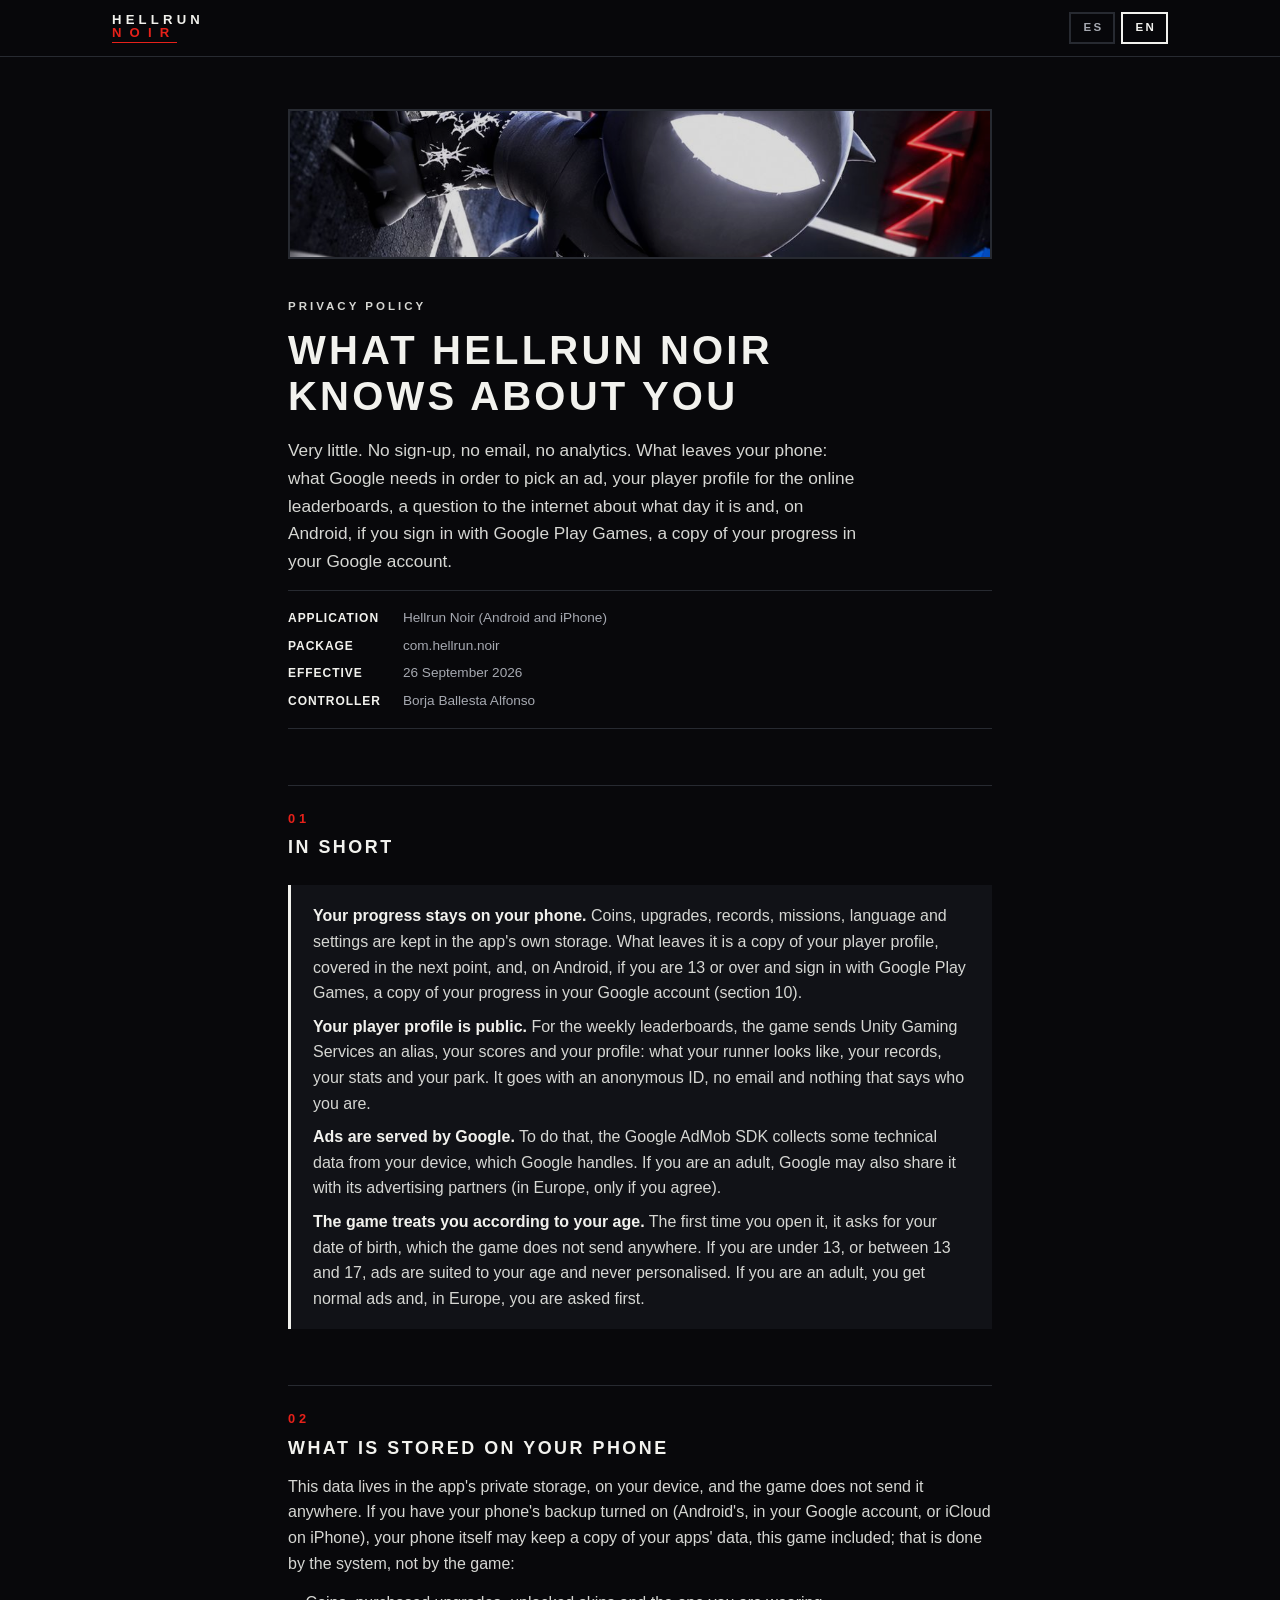
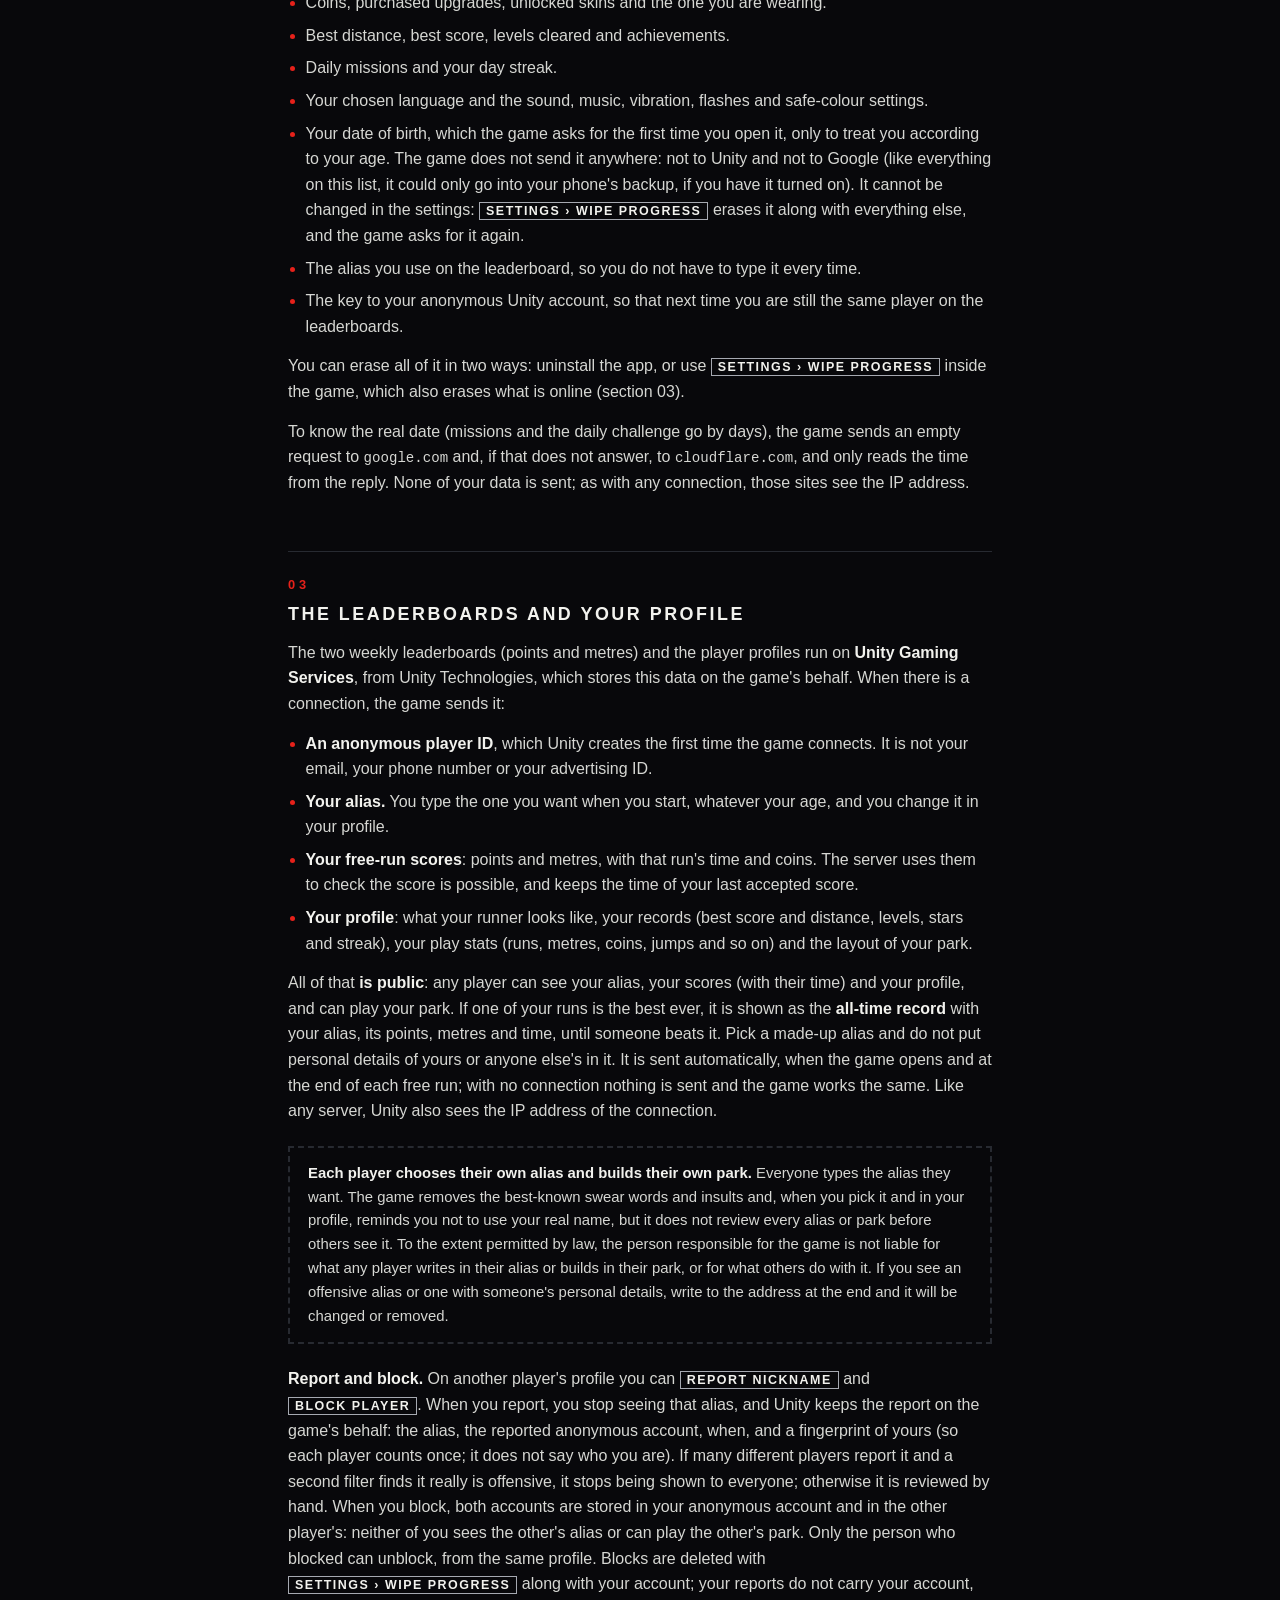
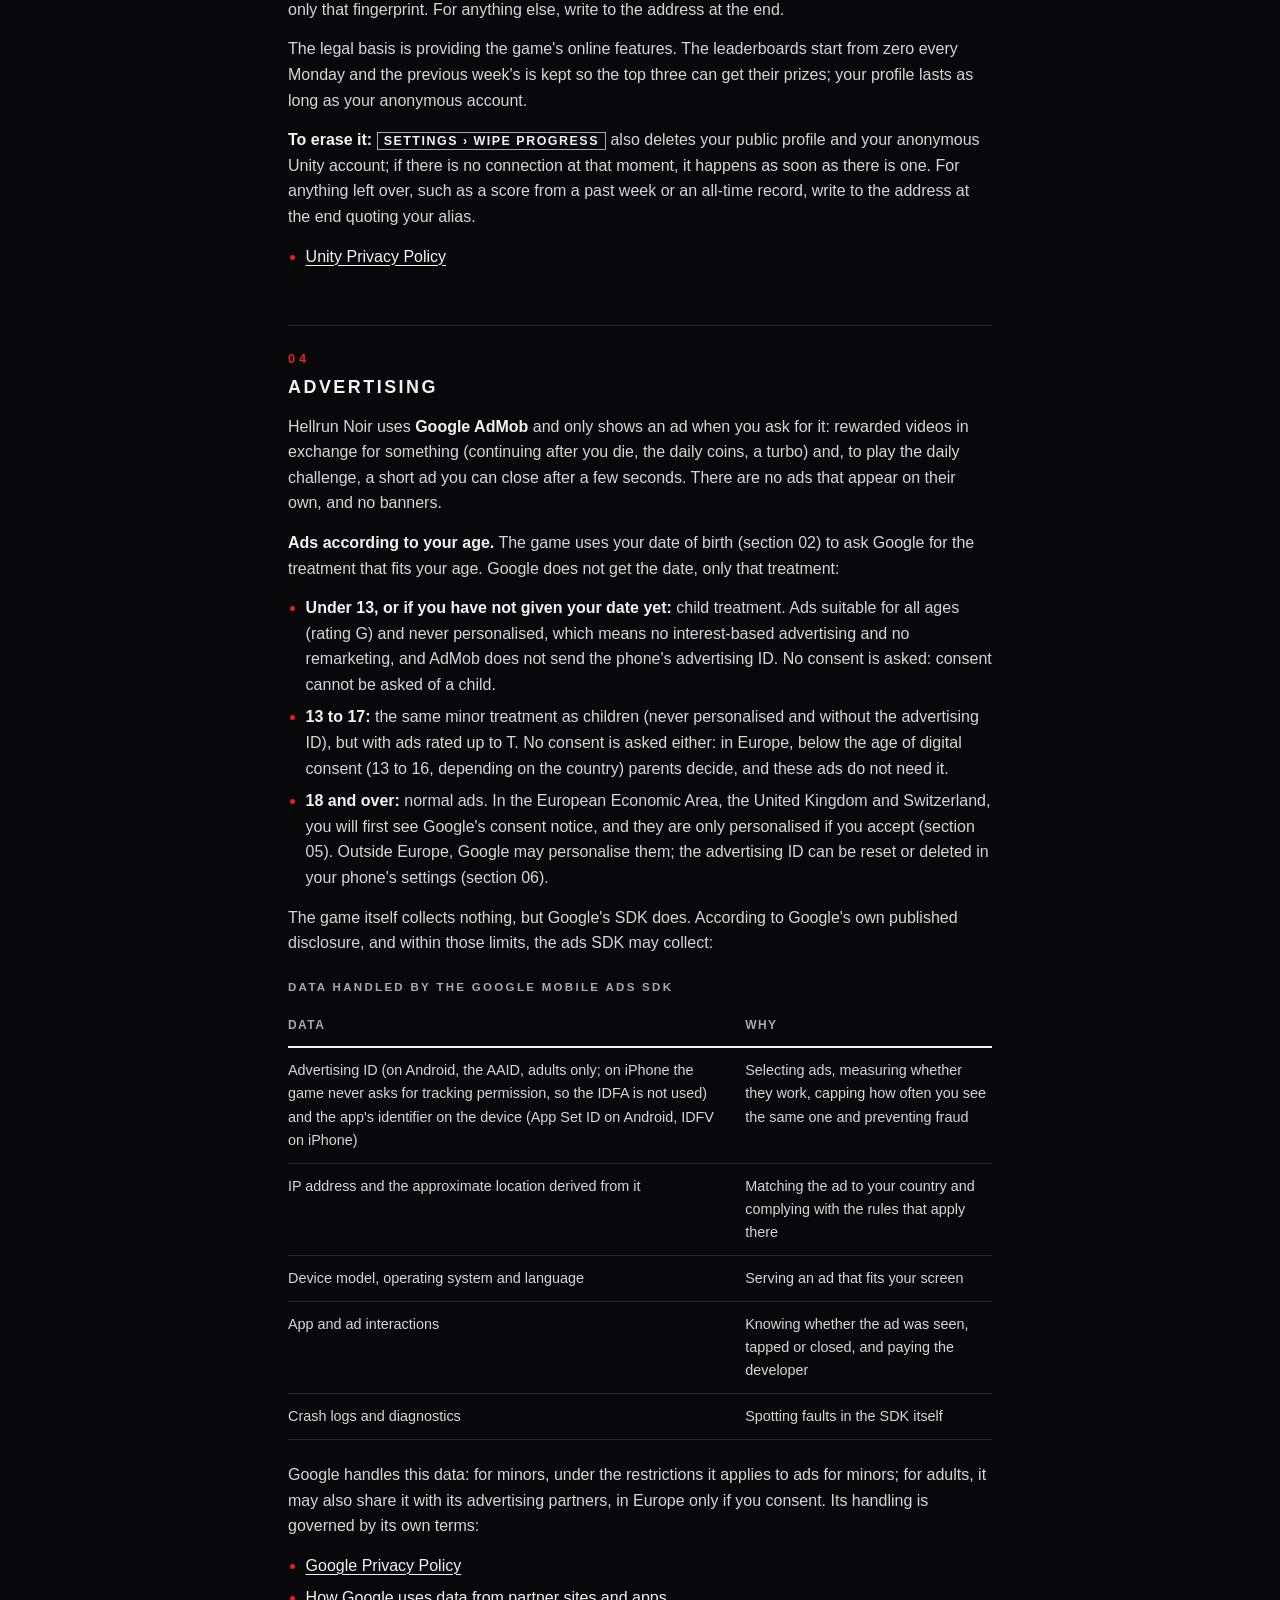
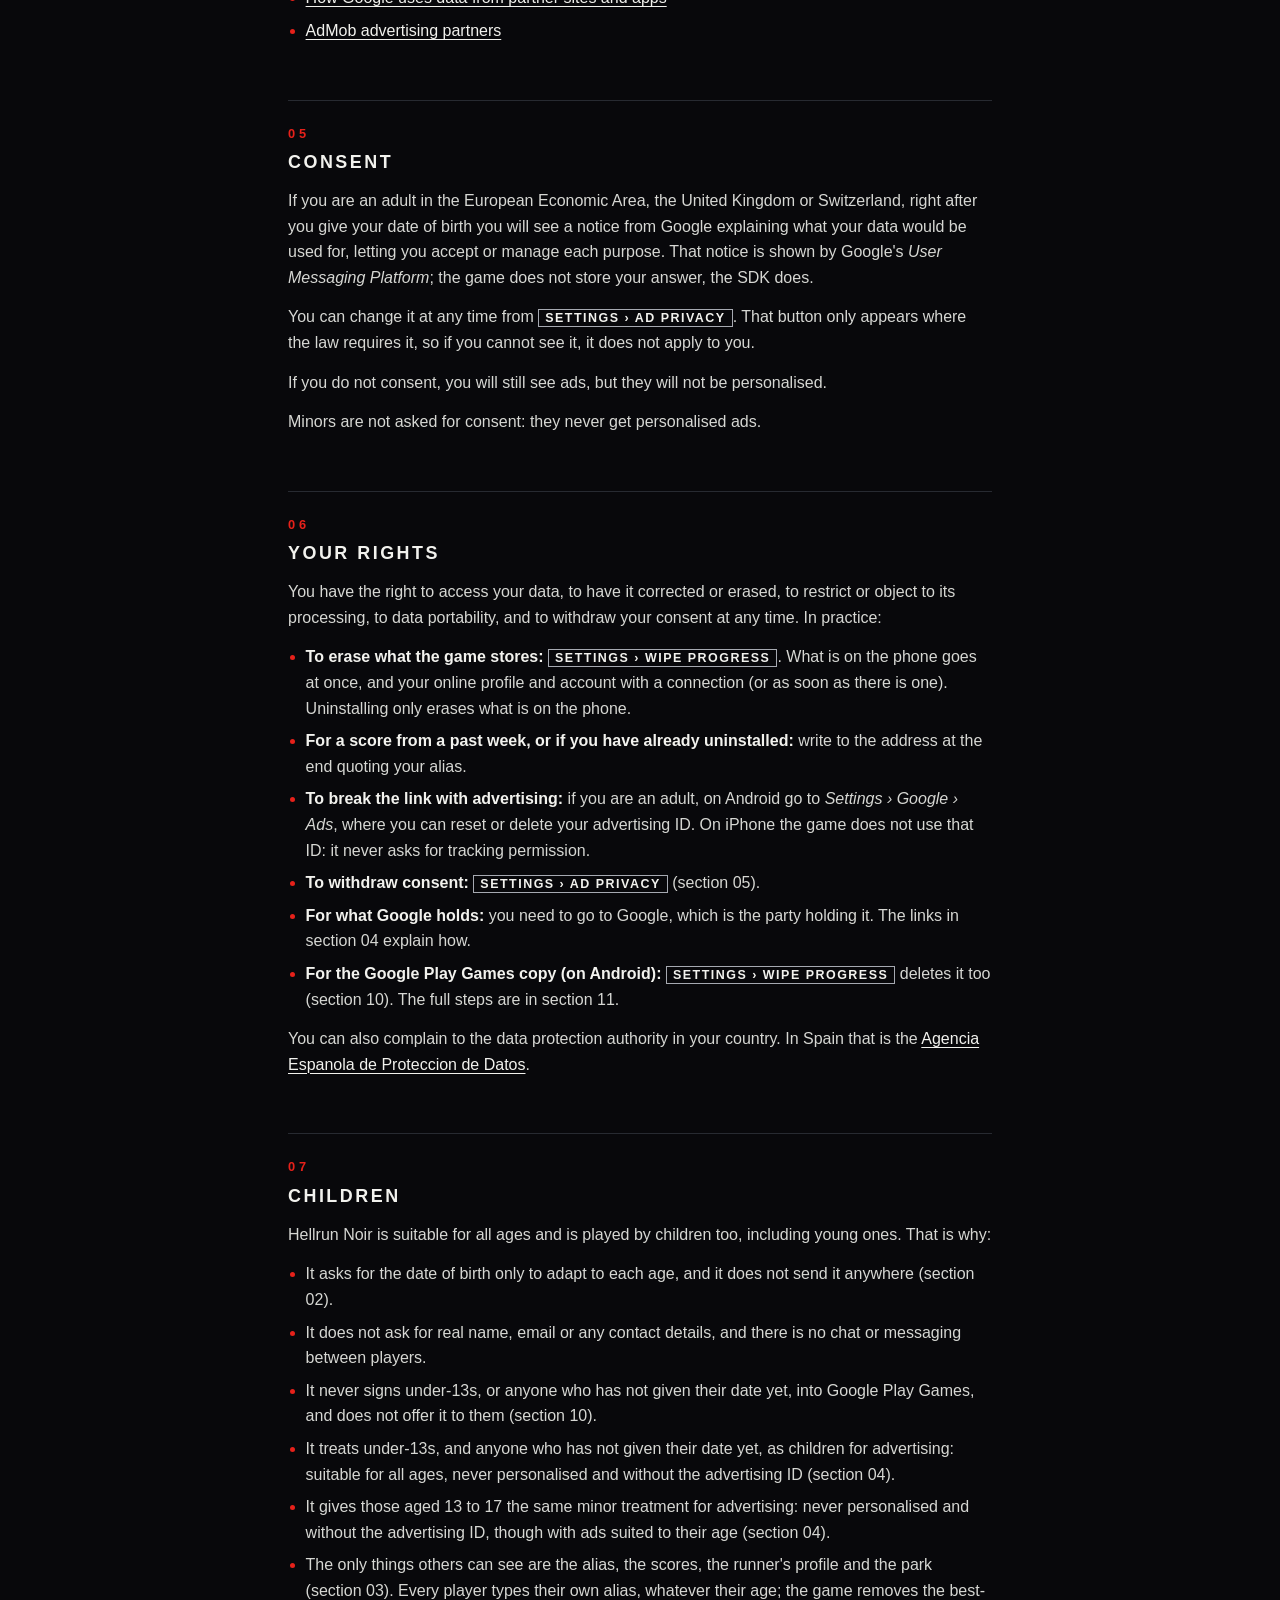
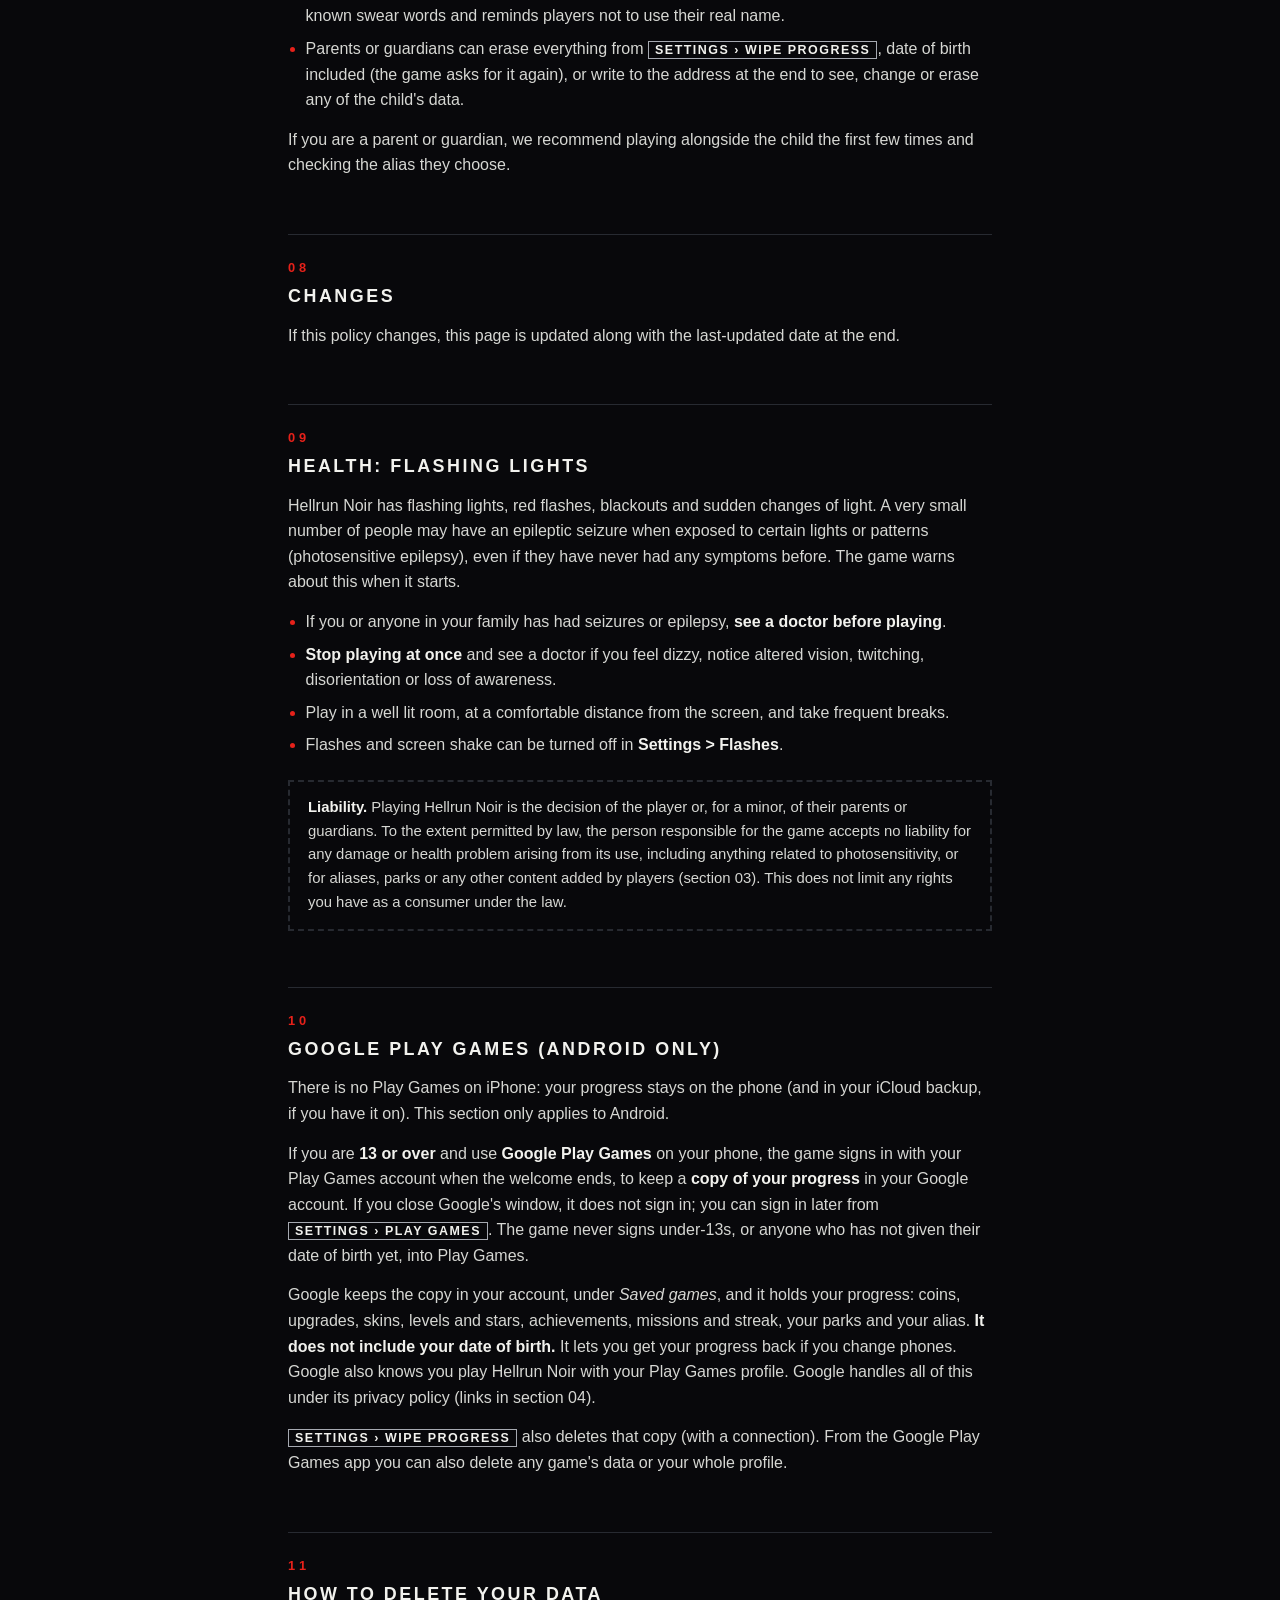
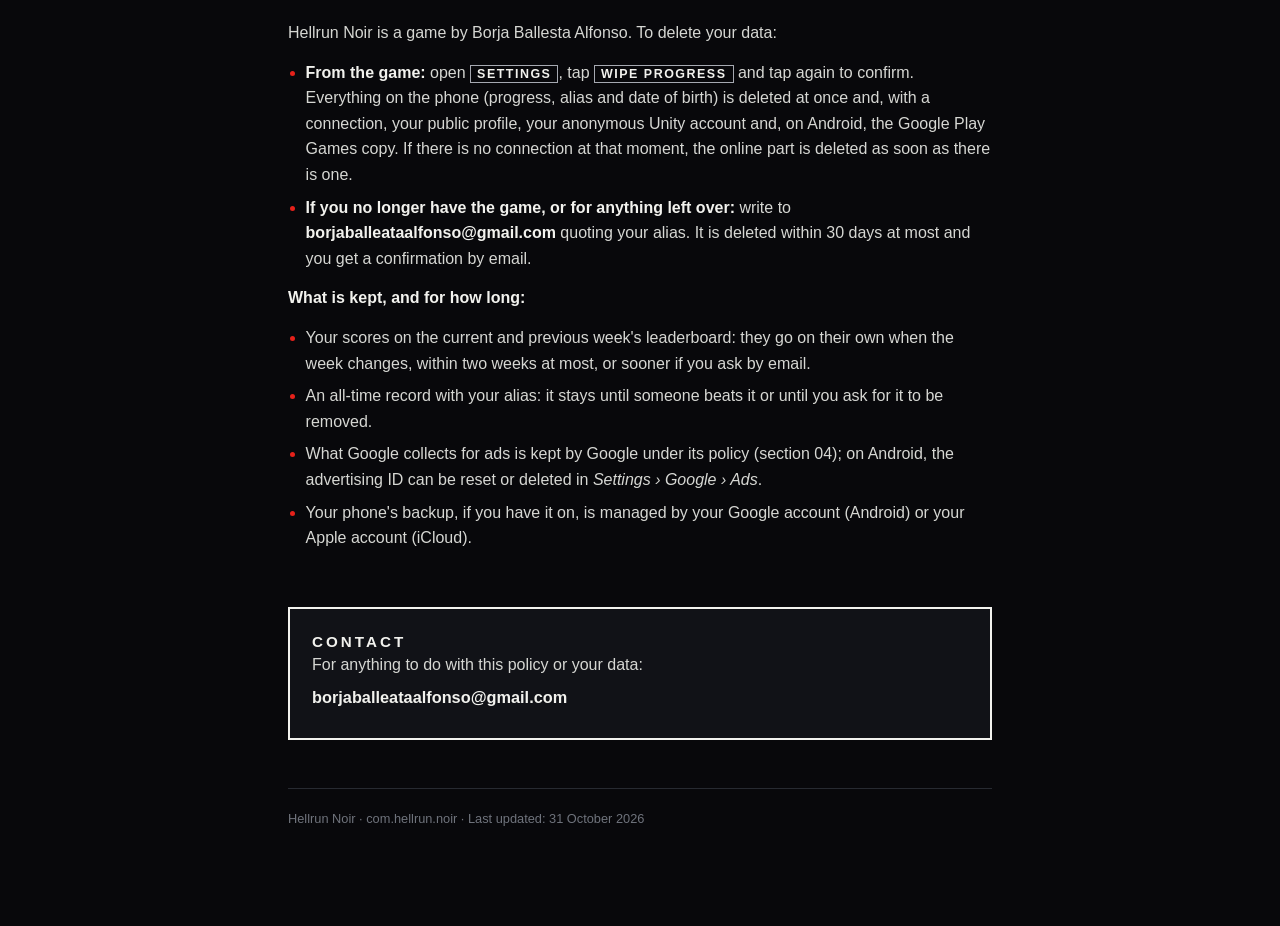
==== commit 2453d6c8: "Politica de privacidad: Hellrun Noir tambien en iPhone, y denunciar apodo y bloquear jugador Co-Auth" ====
--- a/privacidad.html
+++ b/privacidad.html
@@ -27,10 +27,10 @@
 
   <p class="eyebrow">Politica de privacidad</p>
   <h1>Que sabe de ti Hellrun Noir</h1>
-  <p class="standfirst">Poco. No hay registro, ni correo, ni analiticas. Del telefono sale lo que Google necesita para elegir un anuncio, tu perfil de jugador para las clasificaciones online, una pregunta a internet para saber que dia es y, si entras con Google Play Juegos, una copia de tu partida en tu cuenta de Google.</p>
+  <p class="standfirst">Poco. No hay registro, ni correo, ni analiticas. Del telefono sale lo que Google necesita para elegir un anuncio, tu perfil de jugador para las clasificaciones online, una pregunta a internet para saber que dia es y, en Android, si entras con Google Play Juegos, una copia de tu partida en tu cuenta de Google.</p>
 
   <dl class="meta">
-    <dt>Aplicacion</dt><dd>Hellrun Noir (Android)</dd>
+    <dt>Aplicacion</dt><dd>Hellrun Noir (Android e iPhone)</dd>
     <dt>Paquete</dt><dd>com.hellrun.noir</dd>
     <dt>Vigente desde</dt><dd>26 de septiembre de 2026</dd>
     <dt>Responsable</dt><dd>Borja Ballesta Alfonso</dd>
@@ -38,20 +38,20 @@
 
   <h2><span class="num">01</span>En corto</h2>
   <div class="lede">
-    <p><strong>Tu partida se queda en tu movil.</strong> Monedas, mejoras, records, misiones, idioma y ajustes se guardan en el almacenamiento de la propia aplicacion. De ahi sale una copia de tu perfil de jugador, que es el punto siguiente, y, si tienes 13 anos o mas y entras con Google Play Juegos, una copia de tu partida en tu cuenta de Google (apartado 10).</p>
+    <p><strong>Tu partida se queda en tu movil.</strong> Monedas, mejoras, records, misiones, idioma y ajustes se guardan en el almacenamiento de la propia aplicacion. De ahi sale una copia de tu perfil de jugador, que es el punto siguiente, y, en Android, si tienes 13 anos o mas y entras con Google Play Juegos, una copia de tu partida en tu cuenta de Google (apartado 10).</p>
     <p><strong>Tu perfil de jugador es publico.</strong> Para las clasificaciones de la semana, el juego manda a Unity Gaming Services un alias, tus marcas y tu perfil: como es tu corredor, tus records, tus estadisticas y tu parque. Va con un identificador anonimo, sin correo y sin nada que diga quien eres.</p>
     <p><strong>Los anuncios los sirve Google.</strong> Para eso, el SDK de Google AdMob recoge algunos datos tecnicos de tu dispositivo y los trata Google. Si eres adulto, Google tambien puede compartirlos con sus socios publicitarios (en Europa, solo si lo aceptas).</p>
     <p><strong>El juego te trata segun tu edad.</strong> La primera vez que lo abres te pide tu fecha de nacimiento, que el juego no manda a ningun sitio. Si tienes menos de 13 anos, o entre 13 y 17, los anuncios son para tu edad y nunca personalizados. Si eres adulto, ves anuncios normales y, en Europa, se te pregunta antes.</p>
   </div>
 
   <h2><span class="num">02</span>Lo que se guarda en tu telefono</h2>
-  <p>Estos datos viven en el almacenamiento privado de la aplicacion, en tu dispositivo, y el juego no los manda a ninguna parte. Si tienes activada la copia de seguridad de Android, el propio telefono puede guardar una copia de los datos de tus aplicaciones, este juego incluido, en tu cuenta de Google; eso lo hace Android, no el juego:</p>
+  <p>Estos datos viven en el almacenamiento privado de la aplicacion, en tu dispositivo, y el juego no los manda a ninguna parte. Si tienes activada la copia de seguridad del telefono (la de Android, en tu cuenta de Google, o la de iCloud en el iPhone), el propio telefono puede guardar una copia de los datos de tus aplicaciones, este juego incluido; eso lo hace el sistema, no el juego:</p>
   <ul>
     <li>Monedas, mejoras compradas, aspectos desbloqueados y el que llevas puesto.</li>
     <li>Distancia maxima, mejor puntuacion, niveles superados y logros.</li>
     <li>Las misiones del dia y la racha de dias seguidos.</li>
     <li>El idioma elegido y los ajustes de sonido, musica, vibracion, destellos y color seguro.</li>
-    <li>Tu fecha de nacimiento, que el juego te pregunta la primera vez que lo abres, solo para tratarte segun tu edad. El juego no la manda a ningun sitio: ni a Unity ni a Google (como todo lo de esta lista, solo podria ir en la copia de seguridad de Android, si la tienes activada). No se cambia desde los ajustes: <span class="ui">AJUSTES &rsaquo; BORRAR PROGRESO</span> la borra con todo lo demas, y el juego la vuelve a preguntar.</li>
+    <li>Tu fecha de nacimiento, que el juego te pregunta la primera vez que lo abres, solo para tratarte segun tu edad. El juego no la manda a ningun sitio: ni a Unity ni a Google (como todo lo de esta lista, solo podria ir en la copia de seguridad del telefono, si la tienes activada). No se cambia desde los ajustes: <span class="ui">AJUSTES &rsaquo; BORRAR PROGRESO</span> la borra con todo lo demas, y el juego la vuelve a preguntar.</li>
     <li>El alias que usas en la clasificacion, para no tener que escribirlo cada vez.</li>
     <li>La llave de tu cuenta anonima de Unity, para que la proxima vez sigas siendo el mismo jugador en las clasificaciones.</li>
   </ul>
@@ -70,6 +70,7 @@
   <div class="note">
     <p><strong>Los alias y los parques los pone cada jugador.</strong> Cada uno escribe el alias que quiere. El juego quita las palabrotas e insultos mas conocidos y, al elegirlo y en tu perfil, te recuerda que no uses tu nombre real, pero no revisa uno por uno los alias ni los parques antes de que se vean. En la medida en que la ley lo permita, el responsable del juego no se hace cargo de lo que cada jugador escriba en su alias o construya en su parque, ni de lo que otros hagan con ello. Si ves un alias ofensivo o con datos personales de alguien, escribe al correo del final y se cambiara o se borrara.</p>
   </div>
+  <p><strong>Denunciar y bloquear.</strong> En el perfil de otro jugador puedes <span class="ui">DENUNCIAR APODO</span> y <span class="ui">BLOQUEAR JUGADOR</span>. Al denunciar, a ti ese apodo deja de salirte, y Unity guarda la denuncia por encargo del juego: el apodo, la cuenta anonima denunciada, cuando y una huella de la tuya (sirve para que cada jugador cuente una vez, no dice quien eres). Si lo denuncian muchos jugadores distintos y un segundo filtro ve que de verdad es ofensivo, se deja de ensenar a todos; si no, se revisa a mano. Al bloquear, se guardan en tu cuenta anonima y en la del otro jugador las dos cuentas: ninguno ve el alias del otro ni puede jugar su parque. Solo quien bloquea puede desbloquear, desde el mismo perfil. Los bloqueos se borran con <span class="ui">AJUSTES &rsaquo; BORRAR PROGRESO</span> junto con tu cuenta; tus denuncias no llevan tu cuenta, solo esa huella. Para cualquier duda, escribe al correo del final.</p>
   <p>La base legal es darte las funciones online del juego. Las clasificaciones empiezan de cero cada lunes y la de la semana anterior se guarda para dar los premios a los tres primeros; tu perfil dura lo que dure tu cuenta anonima.</p>
   <p><strong>Para borrarlo:</strong> <span class="ui">AJUSTES &rsaquo; BORRAR PROGRESO</span> borra tambien tu perfil publico y tu cuenta anonima en Unity; si en ese momento no hay conexion, se hace en cuanto la haya. Para cualquier resto, como una marca de una semana pasada o un record de siempre, escribe al correo del final diciendo tu alias.</p>
   <ul>
@@ -93,7 +94,7 @@
         <tr><th scope="col">Dato</th><th scope="col">Para que</th></tr>
       </thead>
       <tbody>
-        <tr><td>Identificador de publicidad (AAID, solo de los adultos) e ID del conjunto de aplicaciones</td><td>Elegir anuncios, medir si funcionan, limitar cuantas veces ves el mismo y evitar fraudes</td></tr>
+        <tr><td>Identificador de publicidad (en Android, el AAID, solo de los adultos; en el iPhone el juego no pide el permiso de rastreo, asi que el IDFA no se usa) y el identificador de la app en el dispositivo (ID del conjunto de aplicaciones en Android, IDFV en el iPhone)</td><td>Elegir anuncios, medir si funcionan, limitar cuantas veces ves el mismo y evitar fraudes</td></tr>
         <tr><td>Direccion IP y ubicacion aproximada derivada de ella</td><td>Adaptar el anuncio al pais y cumplir la normativa que aplique alli</td></tr>
         <tr><td>Modelo de dispositivo, sistema operativo e idioma</td><td>Servir un anuncio que se vea bien en tu pantalla</td></tr>
         <tr><td>Interacciones con la aplicacion y con el anuncio</td><td>Saber si el anuncio se vio, se pulso o se cerro, y pagar al desarrollador</td></tr>
@@ -120,10 +121,10 @@
   <ul>
     <li><strong>Para borrar lo que guarda el juego:</strong> <span class="ui">AJUSTES &rsaquo; BORRAR PROGRESO</span>. Lo del movil se borra al momento, y tu perfil y tu cuenta online con conexion (o en cuanto la haya). Desinstalar borra solo lo del movil.</li>
     <li><strong>Para una marca de una semana pasada, o si ya desinstalaste:</strong> escribe al correo del final con tu alias.</li>
-    <li><strong>Para desvincularte de la publicidad:</strong> si eres adulto, en Android ve a <em>Ajustes &rsaquo; Google &rsaquo; Anuncios</em>, donde puedes restablecer o eliminar tu identificador de publicidad.</li>
+    <li><strong>Para desvincularte de la publicidad:</strong> si eres adulto, en Android ve a <em>Ajustes &rsaquo; Google &rsaquo; Anuncios</em>, donde puedes restablecer o eliminar tu identificador de publicidad. En el iPhone el juego no usa ese identificador: nunca pide el permiso de rastreo.</li>
     <li><strong>Para retirar el consentimiento:</strong> <span class="ui">AJUSTES &rsaquo; PRIVACIDAD DE ANUNCIOS</span> (apartado 05).</li>
     <li><strong>Para lo que trata Google:</strong> hay que dirigirse a Google, que es quien tiene esos datos. Los enlaces del apartado 04 explican como.</li>
-    <li><strong>Para la copia de Google Play Juegos:</strong> <span class="ui">AJUSTES &rsaquo; BORRAR PROGRESO</span> la borra tambien (apartado 10). Los pasos completos estan en el apartado 11.</li>
+    <li><strong>Para la copia de Google Play Juegos (en Android):</strong> <span class="ui">AJUSTES &rsaquo; BORRAR PROGRESO</span> la borra tambien (apartado 10). Los pasos completos estan en el apartado 11.</li>
   </ul>
   <p>Tambien puedes reclamar ante la autoridad de proteccion de datos de tu pais. En Espana es la <a href="https://www.aepd.es" target="_blank" rel="noopener">Agencia Espanola de Proteccion de Datos</a>.</p>
 
@@ -155,7 +156,8 @@
     <p><strong>Responsabilidad.</strong> Jugar a Hellrun Noir es decision de quien juega o, si es menor, de sus padres o tutores. En la medida en que la ley lo permita, el responsable del juego no se hace cargo de los danos ni de los problemas de salud que puedan derivarse de su uso, incluidos los relacionados con la fotosensibilidad, ni de los alias, parques u otros contenidos que pongan los jugadores (apartado 03). Esto no limita los derechos que la ley te reconozca como consumidor.</p>
   </div>
 
-  <h2><span class="num">10</span>Google Play Juegos</h2>
+  <h2><span class="num">10</span>Google Play Juegos (solo en Android)</h2>
+  <p>En el iPhone no hay Play Juegos: tu partida se queda en el telefono (y en la copia de iCloud, si la tienes activada). Lo de este apartado es solo para Android.</p>
   <p>Si tienes <strong>13 anos o mas</strong> y usas <strong>Google Play Juegos</strong> en tu movil, el juego entra con tu cuenta de Play Juegos al acabar la bienvenida, para guardar una <strong>copia de tu partida</strong> en tu cuenta de Google. Si cierras la ventana de Google, no entra; puedes entrar mas tarde desde <span class="ui">AJUSTES &rsaquo; PLAY JUEGOS</span>. A los menores de 13, y a quien aun no ha dicho su fecha de nacimiento, el juego no los mete nunca en Play Juegos.</p>
   <p>La copia la guarda Google en tu cuenta, en <em>Partidas guardadas</em>, y lleva tu progreso: monedas, mejoras, aspectos, niveles y estrellas, logros, misiones y racha, tus parques y tu alias. <strong>No lleva tu fecha de nacimiento.</strong> Sirve para recuperar la partida si cambias de movil. Ademas, Google sabe que juegas a Hellrun Noir con tu perfil de Play Juegos. Todo eso lo trata Google segun su politica de privacidad (enlaces del apartado 04).</p>
   <p><span class="ui">AJUSTES &rsaquo; BORRAR PROGRESO</span> borra tambien esa copia (con conexion). Desde la aplicacion Google Play Juegos puedes ademas borrar los datos de cualquier juego o tu perfil entero.</p>
@@ -163,15 +165,15 @@
   <h2 id="borrar"><span class="num">11</span>Como borrar tus datos</h2>
   <p>Hellrun Noir es un juego de Borja Ballesta Alfonso. Para borrar tus datos:</p>
   <ul>
-    <li><strong>Desde el juego:</strong> abre <span class="ui">AJUSTES</span>, toca <span class="ui">BORRAR PROGRESO</span> y vuelve a tocar para confirmar. Se borra al momento todo lo del movil (partida, alias y fecha de nacimiento) y, con conexion, tu perfil publico, tu cuenta anonima en Unity y la copia de Google Play Juegos. Si no hay conexion en ese momento, lo de internet se borra en cuanto la haya.</li>
+    <li><strong>Desde el juego:</strong> abre <span class="ui">AJUSTES</span>, toca <span class="ui">BORRAR PROGRESO</span> y vuelve a tocar para confirmar. Se borra al momento todo lo del movil (partida, alias y fecha de nacimiento) y, con conexion, tu perfil publico, tu cuenta anonima en Unity y, en Android, la copia de Google Play Juegos. Si no hay conexion en ese momento, lo de internet se borra en cuanto la haya.</li>
     <li><strong>Si ya no tienes el juego, o para lo que quede:</strong> escribe a <strong>borjaballeataalfonso@gmail.com</strong> diciendo tu alias. Se borra en un plazo maximo de 30 dias y se te confirma por correo.</li>
   </ul>
   <p><strong>Lo que se conserva y cuanto tiempo:</strong></p>
   <ul>
     <li>Tus marcas en la clasificacion de la semana en curso y de la anterior: se borran solas al cambiar de semana, como mucho en dos semanas, o antes si lo pides por correo.</li>
     <li>Un record de siempre con tu alias: se queda hasta que alguien lo supere o hasta que pidas que se borre.</li>
-    <li>Lo que recoge Google para los anuncios lo conserva Google segun su politica (apartado 04); el identificador de publicidad se restablece o elimina en <em>Ajustes &rsaquo; Google &rsaquo; Anuncios</em>.</li>
-    <li>La copia de seguridad de Android, si la tienes activada, la gestiona tu cuenta de Google.</li>
+    <li>Lo que recoge Google para los anuncios lo conserva Google segun su politica (apartado 04); en Android, el identificador de publicidad se restablece o elimina en <em>Ajustes &rsaquo; Google &rsaquo; Anuncios</em>.</li>
+    <li>La copia de seguridad del telefono, si la tienes activada, la gestiona tu cuenta de Google (Android) o de Apple (iCloud).</li>
   </ul>
 
   <div class="contact">
@@ -180,7 +182,7 @@
     <p><strong class="mail">borjaballeataalfonso@gmail.com</strong></p>
   </div>
 
-  <footer>Hellrun Noir &middot; com.hellrun.noir &middot; Ultima actualizacion: 8 de octubre de 2026</footer>
+  <footer>Hellrun Noir &middot; com.hellrun.noir &middot; Ultima actualizacion: 31 de octubre de 2026</footer>
 </article>
 
 <!-- ================================ ENGLISH =============================== -->
@@ -188,10 +190,10 @@
 
   <p class="eyebrow">Privacy policy</p>
   <h1>What Hellrun Noir knows about you</h1>
-  <p class="standfirst">Very little. No sign-up, no email, no analytics. What leaves your phone: what Google needs in order to pick an ad, your player profile for the online leaderboards, a question to the internet about what day it is and, if you sign in with Google Play Games, a copy of your progress in your Google account.</p>
+  <p class="standfirst">Very little. No sign-up, no email, no analytics. What leaves your phone: what Google needs in order to pick an ad, your player profile for the online leaderboards, a question to the internet about what day it is and, on Android, if you sign in with Google Play Games, a copy of your progress in your Google account.</p>
 
   <dl class="meta">
-    <dt>Application</dt><dd>Hellrun Noir (Android)</dd>
+    <dt>Application</dt><dd>Hellrun Noir (Android and iPhone)</dd>
     <dt>Package</dt><dd>com.hellrun.noir</dd>
     <dt>Effective</dt><dd>26 September 2026</dd>
     <dt>Controller</dt><dd>Borja Ballesta Alfonso</dd>
@@ -199,20 +201,20 @@
 
   <h2><span class="num">01</span>In short</h2>
   <div class="lede">
-    <p><strong>Your progress stays on your phone.</strong> Coins, upgrades, records, missions, language and settings are kept in the app's own storage. What leaves it is a copy of your player profile, covered in the next point, and, if you are 13 or over and sign in with Google Play Games, a copy of your progress in your Google account (section 10).</p>
+    <p><strong>Your progress stays on your phone.</strong> Coins, upgrades, records, missions, language and settings are kept in the app's own storage. What leaves it is a copy of your player profile, covered in the next point, and, on Android, if you are 13 or over and sign in with Google Play Games, a copy of your progress in your Google account (section 10).</p>
     <p><strong>Your player profile is public.</strong> For the weekly leaderboards, the game sends Unity Gaming Services an alias, your scores and your profile: what your runner looks like, your records, your stats and your park. It goes with an anonymous ID, no email and nothing that says who you are.</p>
     <p><strong>Ads are served by Google.</strong> To do that, the Google AdMob SDK collects some technical data from your device, which Google handles. If you are an adult, Google may also share it with its advertising partners (in Europe, only if you agree).</p>
     <p><strong>The game treats you according to your age.</strong> The first time you open it, it asks for your date of birth, which the game does not send anywhere. If you are under 13, or between 13 and 17, ads are suited to your age and never personalised. If you are an adult, you get normal ads and, in Europe, you are asked first.</p>
   </div>
 
   <h2><span class="num">02</span>What is stored on your phone</h2>
-  <p>This data lives in the app's private storage, on your device, and the game does not send it anywhere. If you have Android backup turned on, your phone itself may keep a copy of your apps' data, this game included, in your Google account; that is done by Android, not by the game:</p>
+  <p>This data lives in the app's private storage, on your device, and the game does not send it anywhere. If you have your phone's backup turned on (Android's, in your Google account, or iCloud on iPhone), your phone itself may keep a copy of your apps' data, this game included; that is done by the system, not by the game:</p>
   <ul>
     <li>Coins, purchased upgrades, unlocked skins and the one you are wearing.</li>
     <li>Best distance, best score, levels cleared and achievements.</li>
     <li>Daily missions and your day streak.</li>
     <li>Your chosen language and the sound, music, vibration, flashes and safe-colour settings.</li>
-    <li>Your date of birth, which the game asks for the first time you open it, only to treat you according to your age. The game does not send it anywhere: not to Unity and not to Google (like everything on this list, it could only go into Android's backup, if you have it turned on). It cannot be changed in the settings: <span class="ui">SETTINGS &rsaquo; WIPE PROGRESS</span> erases it along with everything else, and the game asks for it again.</li>
+    <li>Your date of birth, which the game asks for the first time you open it, only to treat you according to your age. The game does not send it anywhere: not to Unity and not to Google (like everything on this list, it could only go into your phone's backup, if you have it turned on). It cannot be changed in the settings: <span class="ui">SETTINGS &rsaquo; WIPE PROGRESS</span> erases it along with everything else, and the game asks for it again.</li>
     <li>The alias you use on the leaderboard, so you do not have to type it every time.</li>
     <li>The key to your anonymous Unity account, so that next time you are still the same player on the leaderboards.</li>
   </ul>
@@ -231,6 +233,7 @@
   <div class="note">
     <p><strong>Each player chooses their own alias and builds their own park.</strong> Everyone types the alias they want. The game removes the best-known swear words and insults and, when you pick it and in your profile, reminds you not to use your real name, but it does not review every alias or park before others see it. To the extent permitted by law, the person responsible for the game is not liable for what any player writes in their alias or builds in their park, or for what others do with it. If you see an offensive alias or one with someone's personal details, write to the address at the end and it will be changed or removed.</p>
   </div>
+  <p><strong>Report and block.</strong> On another player's profile you can <span class="ui">REPORT NICKNAME</span> and <span class="ui">BLOCK PLAYER</span>. When you report, you stop seeing that alias, and Unity keeps the report on the game's behalf: the alias, the reported anonymous account, when, and a fingerprint of yours (so each player counts once; it does not say who you are). If many different players report it and a second filter finds it really is offensive, it stops being shown to everyone; otherwise it is reviewed by hand. When you block, both accounts are stored in your anonymous account and in the other player's: neither of you sees the other's alias or can play the other's park. Only the person who blocked can unblock, from the same profile. Blocks are deleted with <span class="ui">SETTINGS &rsaquo; WIPE PROGRESS</span> along with your account; your reports do not carry your account, only that fingerprint. For anything else, write to the address at the end.</p>
   <p>The legal basis is providing the game's online features. The leaderboards start from zero every Monday and the previous week's is kept so the top three can get their prizes; your profile lasts as long as your anonymous account.</p>
   <p><strong>To erase it:</strong> <span class="ui">SETTINGS &rsaquo; WIPE PROGRESS</span> also deletes your public profile and your anonymous Unity account; if there is no connection at that moment, it happens as soon as there is one. For anything left over, such as a score from a past week or an all-time record, write to the address at the end quoting your alias.</p>
   <ul>
@@ -254,7 +257,7 @@
         <tr><th scope="col">Data</th><th scope="col">Why</th></tr>
       </thead>
       <tbody>
-        <tr><td>Advertising ID (AAID, adults only) and App Set ID</td><td>Selecting ads, measuring whether they work, capping how often you see the same one and preventing fraud</td></tr>
+        <tr><td>Advertising ID (on Android, the AAID, adults only; on iPhone the game never asks for tracking permission, so the IDFA is not used) and the app's identifier on the device (App Set ID on Android, IDFV on iPhone)</td><td>Selecting ads, measuring whether they work, capping how often you see the same one and preventing fraud</td></tr>
         <tr><td>IP address and the approximate location derived from it</td><td>Matching the ad to your country and complying with the rules that apply there</td></tr>
         <tr><td>Device model, operating system and language</td><td>Serving an ad that fits your screen</td></tr>
         <tr><td>App and ad interactions</td><td>Knowing whether the ad was seen, tapped or closed, and paying the developer</td></tr>
@@ -281,10 +284,10 @@
   <ul>
     <li><strong>To erase what the game stores:</strong> <span class="ui">SETTINGS &rsaquo; WIPE PROGRESS</span>. What is on the phone goes at once, and your online profile and account with a connection (or as soon as there is one). Uninstalling only erases what is on the phone.</li>
     <li><strong>For a score from a past week, or if you have already uninstalled:</strong> write to the address at the end quoting your alias.</li>
-    <li><strong>To break the link with advertising:</strong> if you are an adult, on Android go to <em>Settings &rsaquo; Google &rsaquo; Ads</em>, where you can reset or delete your advertising ID.</li>
+    <li><strong>To break the link with advertising:</strong> if you are an adult, on Android go to <em>Settings &rsaquo; Google &rsaquo; Ads</em>, where you can reset or delete your advertising ID. On iPhone the game does not use that ID: it never asks for tracking permission.</li>
     <li><strong>To withdraw consent:</strong> <span class="ui">SETTINGS &rsaquo; AD PRIVACY</span> (section 05).</li>
     <li><strong>For what Google holds:</strong> you need to go to Google, which is the party holding it. The links in section 04 explain how.</li>
-    <li><strong>For the Google Play Games copy:</strong> <span class="ui">SETTINGS &rsaquo; WIPE PROGRESS</span> deletes it too (section 10). The full steps are in section 11.</li>
+    <li><strong>For the Google Play Games copy (on Android):</strong> <span class="ui">SETTINGS &rsaquo; WIPE PROGRESS</span> deletes it too (section 10). The full steps are in section 11.</li>
   </ul>
   <p>You can also complain to the data protection authority in your country. In Spain that is the <a href="https://www.aepd.es" target="_blank" rel="noopener">Agencia Espanola de Proteccion de Datos</a>.</p>
 
@@ -316,7 +319,8 @@
     <p><strong>Liability.</strong> Playing Hellrun Noir is the decision of the player or, for a minor, of their parents or guardians. To the extent permitted by law, the person responsible for the game accepts no liability for any damage or health problem arising from its use, including anything related to photosensitivity, or for aliases, parks or any other content added by players (section 03). This does not limit any rights you have as a consumer under the law.</p>
   </div>
 
-  <h2><span class="num">10</span>Google Play Games</h2>
+  <h2><span class="num">10</span>Google Play Games (Android only)</h2>
+  <p>There is no Play Games on iPhone: your progress stays on the phone (and in your iCloud backup, if you have it on). This section only applies to Android.</p>
   <p>If you are <strong>13 or over</strong> and use <strong>Google Play Games</strong> on your phone, the game signs in with your Play Games account when the welcome ends, to keep a <strong>copy of your progress</strong> in your Google account. If you close Google's window, it does not sign in; you can sign in later from <span class="ui">SETTINGS &rsaquo; PLAY GAMES</span>. The game never signs under-13s, or anyone who has not given their date of birth yet, into Play Games.</p>
   <p>Google keeps the copy in your account, under <em>Saved games</em>, and it holds your progress: coins, upgrades, skins, levels and stars, achievements, missions and streak, your parks and your alias. <strong>It does not include your date of birth.</strong> It lets you get your progress back if you change phones. Google also knows you play Hellrun Noir with your Play Games profile. Google handles all of this under its privacy policy (links in section 04).</p>
   <p><span class="ui">SETTINGS &rsaquo; WIPE PROGRESS</span> also deletes that copy (with a connection). From the Google Play Games app you can also delete any game's data or your whole profile.</p>
@@ -324,15 +328,15 @@
   <h2 id="delete"><span class="num">11</span>How to delete your data</h2>
   <p>Hellrun Noir is a game by Borja Ballesta Alfonso. To delete your data:</p>
   <ul>
-    <li><strong>From the game:</strong> open <span class="ui">SETTINGS</span>, tap <span class="ui">WIPE PROGRESS</span> and tap again to confirm. Everything on the phone (progress, alias and date of birth) is deleted at once and, with a connection, your public profile, your anonymous Unity account and the Google Play Games copy. If there is no connection at that moment, the online part is deleted as soon as there is one.</li>
+    <li><strong>From the game:</strong> open <span class="ui">SETTINGS</span>, tap <span class="ui">WIPE PROGRESS</span> and tap again to confirm. Everything on the phone (progress, alias and date of birth) is deleted at once and, with a connection, your public profile, your anonymous Unity account and, on Android, the Google Play Games copy. If there is no connection at that moment, the online part is deleted as soon as there is one.</li>
     <li><strong>If you no longer have the game, or for anything left over:</strong> write to <strong>borjaballeataalfonso@gmail.com</strong> quoting your alias. It is deleted within 30 days at most and you get a confirmation by email.</li>
   </ul>
   <p><strong>What is kept, and for how long:</strong></p>
   <ul>
     <li>Your scores on the current and previous week's leaderboard: they go on their own when the week changes, within two weeks at most, or sooner if you ask by email.</li>
     <li>An all-time record with your alias: it stays until someone beats it or until you ask for it to be removed.</li>
-    <li>What Google collects for ads is kept by Google under its policy (section 04); the advertising ID can be reset or deleted in <em>Settings &rsaquo; Google &rsaquo; Ads</em>.</li>
-    <li>Android's backup, if you have it on, is managed by your Google account.</li>
+    <li>What Google collects for ads is kept by Google under its policy (section 04); on Android, the advertising ID can be reset or deleted in <em>Settings &rsaquo; Google &rsaquo; Ads</em>.</li>
+    <li>Your phone's backup, if you have it on, is managed by your Google account (Android) or your Apple account (iCloud).</li>
   </ul>
 
   <div class="contact">
@@ -341,7 +345,7 @@
     <p><strong class="mail">borjaballeataalfonso@gmail.com</strong></p>
   </div>
 
-  <footer>Hellrun Noir &middot; com.hellrun.noir &middot; Last updated: 8 October 2026</footer>
+  <footer>Hellrun Noir &middot; com.hellrun.noir &middot; Last updated: 31 October 2026</footer>
 </article>
 
 </main>
--- a/estilo.css
+++ b/estilo.css
@@ -1,354 +1,373 @@
-/* Hellrun Noir: la web, con la misma pinta que el juego.
-   Negro, letras espaciadas, NOIR en rojo (el rojo del logo) y botones como
-   los del juego: blanco lleno para lo principal, borde blanco para el resto.
-   Sin fuentes de fuera: la del juego es una Arial (Liberation Sans). */
-
-:root {
-  --bg: #08080b;
-  --panel: #111217;
-  --panel-2: #181a20;
-  --ink: #f2f2ee;
-  --soft: #a6a9b1;
-  --dim: #6f737c;
-  --rule: #272a31;
-  --red: #e6211a;
-  --gold: #ffcc38;
-  --blue: #76c2ff;
-  --sans: Arial, "Liberation Sans", "Helvetica Neue", Helvetica, sans-serif;
-  color-scheme: dark;
-}
-
-* { box-sizing: border-box; }
-
-html { -webkit-text-size-adjust: 100%; }
-
-body {
-  margin: 0;
-  background: var(--bg);
-  color: var(--ink);
-  font-family: var(--sans);
-  font-size: 16px;
-  line-height: 1.6;
-  -webkit-font-smoothing: antialiased;
-}
-
-img { max-width: 100%; display: block; }
-
-a { color: var(--ink); text-decoration-thickness: 1px; text-underline-offset: 3px; }
-a:hover { color: var(--gold); }
-a:focus-visible, button:focus-visible { outline: 2px solid var(--gold); outline-offset: 3px; }
-
-/* --- textos en dos idiomas: <span class="es"> / <span class="en"> --- */
-html[data-lang="es"] .en, html[data-lang="en"] .es { display: none !important; }
-
-/* --- el logo, como en la sala --- */
-.logo {
-  display: inline-block;
-  font-weight: 700;
-  text-transform: uppercase;
-  line-height: 1;
-  text-decoration: none;
-  color: var(--ink);
-}
-.logo b, .logo i { display: block; font-style: normal; font-weight: 700; letter-spacing: 0.32em; }
-.logo i { color: var(--red); letter-spacing: 0.62em; padding-bottom: 0.18em; border-bottom: 0.08em solid var(--red); width: max-content; }
-.logo:hover { color: var(--ink); }
-
-/* --- barra de arriba --- */
-.bar {
-  position: sticky;
-  top: 0;
-  z-index: 10;
-  background: rgba(8, 8, 11, 0.9);
-  backdrop-filter: blur(8px);
-  border-bottom: 1px solid var(--rule);
-}
-.bar-inner {
-  max-width: 68rem;
-  margin: 0 auto;
-  padding: 12px 16px;
-  display: flex;
-  align-items: center;
-  justify-content: space-between;
-  gap: 16px;
-}
-.bar .logo { font-size: 0.82rem; }
-
-.langs { display: flex; gap: 6px; }
-.langs button {
-  font: 700 0.72rem/1 var(--sans);
-  letter-spacing: 0.2em;
-  padding: 8px 10px 8px 12px;
-  border: 2px solid var(--rule);
-  background: transparent;
-  color: var(--soft);
-  cursor: pointer;
-}
-.langs button[aria-pressed="true"] { border-color: var(--ink); color: var(--ink); }
-
-/* --- botones, como JUGAR y los de la sala --- */
-.btn {
-  display: inline-block;
-  font: 700 0.95rem/1.2 var(--sans);
-  letter-spacing: 0.24em;
-  text-transform: uppercase;
-  text-decoration: none;
-  padding: 18px 22px 18px 26px;
-  border: 2px solid var(--ink);
-  color: var(--ink);
-  background: transparent;
-}
-.btn.main { background: var(--ink); color: #0a0a0e; }
-.btn.main:hover { background: var(--gold); border-color: var(--gold); color: #0a0a0e; }
-.btn:hover { color: var(--gold); border-color: var(--gold); }
-
-.label {
-  font: 700 0.72rem/1.3 var(--sans);
-  letter-spacing: 0.26em;
-  text-transform: uppercase;
-  color: var(--soft);
-}
-
-/* ================================================================ PORTADA */
-
-.hero {
-  position: relative;
-  overflow: hidden;
-  border-bottom: 1px solid var(--rule);
-}
-.hero-inner {
-  max-width: 68rem;
-  margin: 0 auto;
-  padding: 48px 16px 56px;
-  display: grid;
-  grid-template-columns: minmax(0, 1.1fr) minmax(0, 0.9fr);
-  gap: 40px;
-  align-items: center;
-}
-.hero .logo { font-size: clamp(2.1rem, 6.4vw, 4.2rem); margin: 0; }
-.hero .logo i { margin-top: 0.22em; }
-.tagline { font-size: 1.15rem; color: var(--soft); max-width: 30rem; margin: 30px 0 34px; }
-.hero .small { margin-top: 14px; }
-.hero-art { position: relative; }
-.hero-art img { width: 100%; height: min(70vh, 560px); object-fit: cover; object-position: 50% 22%; border: 2px solid var(--rule); }
-.hero-art::after {
-  content: "";
-  position: absolute;
-  inset: 0;
-  background: linear-gradient(90deg, var(--bg) 0%, rgba(8, 8, 11, 0) 26%);
-  pointer-events: none;
-}
-
-/* el tunel de fondo: marcos cuadrados que se pierden hacia el centro */
-.tunnel {
-  position: absolute;
-  inset: 0;
-  pointer-events: none;
-  background:
-    repeating-radial-gradient(circle at 75% 50%, transparent 0 46px, rgba(255, 255, 255, 0.035) 46px 48px);
-  -webkit-mask-image: linear-gradient(90deg, transparent, #000 60%);
-          mask-image: linear-gradient(90deg, transparent, #000 60%);
-}
-
-section.block { max-width: 68rem; margin: 0 auto; padding: 64px 16px 0; }
-section.block h2 {
-  font: 700 clamp(1.3rem, 3.6vw, 1.8rem)/1.2 var(--sans);
-  letter-spacing: 0.28em;
-  text-transform: uppercase;
-  margin: 10px 0 12px;
-}
-section.block > p.intro { color: var(--soft); max-width: 40rem; margin: 0 0 26px; }
-
-/* las capturas de los mundos, en fila, como un movil detras de otro */
-.shots {
-  display: flex;
-  gap: 14px;
-  overflow-x: auto;
-  scroll-snap-type: x mandatory;
-  padding-bottom: 14px;
-}
-.shots figure { flex: 0 0 auto; width: max(150px, calc((100% - 70px) / 6)); margin: 0; scroll-snap-align: start; }
-.shots { scrollbar-width: thin; scrollbar-color: var(--dim) transparent; }
-.shots img { width: 100%; aspect-ratio: 9 / 16; object-fit: cover; border: 2px solid var(--rule); }
-.shots figcaption { margin-top: 10px; }
-
-.grid {
-  display: grid;
-  grid-template-columns: repeat(3, minmax(0, 1fr));
-  gap: 14px;
-}
-.card { border: 2px solid var(--ink); padding: 22px 22px 20px; background: var(--panel); }
-.card h3 { font: 700 0.98rem/1.35 var(--sans); letter-spacing: 0.2em; text-transform: uppercase; margin: 0 0 10px; }
-.card p { margin: 0; color: var(--soft); }
-.card .num { color: var(--gold); }
-
-.runner {
-  display: grid;
-  grid-template-columns: minmax(0, 230px) minmax(0, 230px) minmax(0, 1fr);
-  gap: 14px 22px;
-  align-items: center;
-}
-.runner img { aspect-ratio: 9 / 16; object-fit: cover; border: 2px solid var(--rule); }
-.runner .text { padding-bottom: 6px; }
-.runner .text p { color: var(--soft); margin: 0 0 14px; }
-
-ul.dash { list-style: none; padding: 0; margin: 0; }
-ul.dash li { padding: 12px 0; border-bottom: 1px solid var(--rule); color: var(--soft); }
-ul.dash li::before { content: ""; display: inline-block; width: 14px; height: 2px; background: var(--ink); vertical-align: middle; margin-right: 12px; }
-
-.warn {
-  margin-top: 26px;
-  border-left: 3px solid var(--gold);
-  padding: 12px 16px;
-  background: var(--panel);
-  color: var(--soft);
-}
-
-.cta-end { text-align: center; padding: 72px 16px 8px; }
-.cta-end .logo { font-size: clamp(1.4rem, 4vw, 2rem); margin-bottom: 30px; }
-
-/* --- pie --- */
-.foot {
-  max-width: 68rem;
-  margin: 72px auto 0;
-  padding: 26px 16px 40px;
-  border-top: 1px solid var(--rule);
-  display: flex;
-  flex-wrap: wrap;
-  gap: 14px 28px;
-  justify-content: space-between;
-  font-size: 0.85rem;
-  color: var(--dim);
-}
-.foot nav { display: flex; flex-wrap: wrap; gap: 10px 22px; }
-.foot a { color: var(--soft); }
-.mail { user-select: all; overflow-wrap: anywhere; }
-
-@media (max-width: 980px) {
-  .grid { grid-template-columns: repeat(2, minmax(0, 1fr)); }
-}
-
-@media (max-width: 760px) {
-  .grid { grid-template-columns: minmax(0, 1fr); }
-  .hero-inner { grid-template-columns: minmax(0, 1fr); padding-top: 28px; gap: 28px; }
-  .hero-art img { height: auto; aspect-ratio: 1 / 1; }
-  .hero-art { order: -1; }
-  .hero-art::after { background: linear-gradient(0deg, var(--bg) 0%, rgba(8, 8, 11, 0) 30%); }
-  .runner { grid-template-columns: minmax(0, 1fr) minmax(0, 1fr); }
-  .runner .text { grid-column: 1 / -1; }
-  .btn { width: 100%; text-align: center; }
-}
-
-/* ============================================= LA POLITICA DE PRIVACIDAD */
-
-main.doc {
-  max-width: 46rem;
-  margin: 0 auto;
-  padding-inline: 16px;
-  padding-block: 52px 96px;
-}
-.doc-hero { height: 150px; margin: 0 0 40px; border: 2px solid var(--rule); overflow: hidden; }
-.doc-hero img { width: 100%; height: 100%; object-fit: cover; object-position: 50% 30%; opacity: 0.85; }
-
-.eyebrow {
-  font: 700 0.72rem/1.3 var(--sans);
-  letter-spacing: 0.26em;
-  text-transform: uppercase;
-  color: var(--red);
-  margin: 0 0 14px;
-}
-.doc h1 {
-  font: 700 clamp(1.7rem, 6vw, 2.5rem)/1.15 var(--sans);
-  letter-spacing: 0.08em;
-  text-transform: uppercase;
-  text-wrap: balance;
-  margin: 0 0 18px;
-}
-.standfirst { font-size: 1.08rem; color: var(--soft); margin: 0 0 30px; max-width: 36rem; }
-
-.meta {
-  font-size: 0.85rem;
-  line-height: 1.9;
-  color: var(--soft);
-  border-top: 1px solid var(--rule);
-  border-bottom: 1px solid var(--rule);
-  padding-block: 14px;
-  display: grid;
-  grid-template-columns: max-content minmax(0, 1fr);
-  gap: 2px 22px;
-}
-.meta dt { color: var(--ink); font-weight: 700; letter-spacing: 0.08em; text-transform: uppercase; font-size: 0.75rem; padding-top: 2px; }
-.meta dd { margin: 0; overflow-wrap: anywhere; }
-
-.doc h2 {
-  font: 700 1.12rem/1.35 var(--sans);
-  letter-spacing: 0.14em;
-  text-transform: uppercase;
-  text-wrap: balance;
-  margin: 56px 0 4px;
-  padding-top: 24px;
-  border-top: 1px solid var(--rule);
-  scroll-margin-top: 80px;
-}
-.doc h2 .num {
-  display: block;
-  font-size: 0.8rem;
-  letter-spacing: 0.3em;
-  color: var(--red);
-  margin-bottom: 8px;
-}
-.doc h3 { font: 700 0.95rem/1.4 var(--sans); letter-spacing: 0.06em; margin: 28px 0 -6px; }
-
-.doc p { margin: 14px 0; color: #d6d7d3; }
-.doc strong { color: var(--ink); }
-.doc ul { margin: 14px 0; padding-left: 1.1rem; color: #d6d7d3; }
-.doc li { margin: 7px 0; }
-.doc li::marker { color: var(--red); }
-
-.lede { background: var(--panel); border-left: 3px solid var(--ink); padding: 18px 22px; margin: 26px 0; }
-.lede p { margin: 8px 0; }
-.lede p:first-child { margin-top: 0; }
-.lede p:last-child { margin-bottom: 0; }
-
-.note { border: 2px dashed var(--rule); padding: 14px 18px; margin: 22px 0; font-size: 0.93rem; }
-.note p { margin: 6px 0; }
-.note p:first-child { margin-top: 0; }
-.note p:last-child { margin-bottom: 0; }
-
-code { font-family: ui-monospace, Consolas, monospace; font-size: 0.88em; }
-.ui {
-  font-size: 0.78em;
-  font-weight: 700;
-  letter-spacing: 0.12em;
-  border: 1px solid var(--soft);
-  color: var(--ink);
-  padding: 1px 6px;
-  white-space: nowrap;
-}
-
-.scroller { overflow-x: auto; margin: 22px 0; }
-.doc table { border-collapse: collapse; width: 100%; min-width: 32rem; font-size: 0.9rem; }
-.doc caption {
-  text-align: left;
-  font-size: 0.72rem;
-  font-weight: 700;
-  letter-spacing: 0.2em;
-  text-transform: uppercase;
-  color: var(--soft);
-  padding-bottom: 9px;
-}
-.doc th, .doc td { text-align: left; vertical-align: top; padding: 11px 16px 11px 0; border-bottom: 1px solid var(--rule); }
-.doc th { font-size: 0.75rem; letter-spacing: 0.12em; text-transform: uppercase; color: var(--soft); border-bottom: 2px solid var(--ink); }
-.doc td { color: #d6d7d3; }
-.doc td:last-child, .doc th:last-child { padding-right: 0; }
-
-.contact { margin-top: 56px; padding: 22px; border: 2px solid var(--ink); background: var(--panel); }
-.contact h3 { margin-top: 0; letter-spacing: 0.2em; text-transform: uppercase; }
-.contact p { margin: 6px 0; }
-.contact .mail { font-size: 1.02rem; color: var(--ink); }
-
-.doc footer { margin-top: 48px; padding-top: 20px; border-top: 1px solid var(--rule); font-size: 0.8rem; color: var(--dim); }
-
-@media (prefers-reduced-motion: reduce) {
-  * { animation: none !important; transition: none !important; scroll-behavior: auto !important; }
-}
+/* Hellrun Noir: la web, con la misma pinta que el juego.
+   Negro, letras espaciadas, NOIR en rojo (el rojo del logo) y botones como
+   los del juego: blanco lleno para lo principal, borde blanco para el resto.
+   Sin fuentes de fuera: la del juego es una Arial (Liberation Sans). */
+
+:root {
+  --bg: #08080b;
+  --panel: #111217;
+  --panel-2: #181a20;
+  --ink: #f2f2ee;
+  --soft: #a6a9b1;
+  --dim: #6f737c;
+  --rule: #272a31;
+  --red: #e6211a;
+  --gold: #ffcc38;
+  --blue: #76c2ff;
+  --sans: Arial, "Liberation Sans", "Helvetica Neue", Helvetica, sans-serif;
+  color-scheme: dark;
+}
+
+* { box-sizing: border-box; }
+
+html { -webkit-text-size-adjust: 100%; }
+
+body {
+  margin: 0;
+  background: var(--bg);
+  color: var(--ink);
+  font-family: var(--sans);
+  font-size: 16px;
+  line-height: 1.6;
+  -webkit-font-smoothing: antialiased;
+}
+
+img { max-width: 100%; display: block; }
+
+a { color: var(--ink); text-decoration-thickness: 1px; text-underline-offset: 3px; }
+a:hover { color: var(--gold); }
+a:focus-visible, button:focus-visible { outline: 2px solid var(--gold); outline-offset: 3px; }
+
+/* --- textos en dos idiomas: <span class="es"> / <span class="en"> --- */
+html[data-lang="es"] .en, html[data-lang="en"] .es { display: none !important; }
+
+/* --- el logo, como en la sala --- */
+.logo {
+  display: inline-block;
+  font-weight: 700;
+  text-transform: uppercase;
+  line-height: 1;
+  text-decoration: none;
+  color: var(--ink);
+}
+.logo b, .logo i { display: block; font-style: normal; font-weight: 700; letter-spacing: 0.32em; }
+.logo i { color: var(--red); letter-spacing: 0.62em; padding-bottom: 0.18em; border-bottom: 0.08em solid var(--red); width: max-content; }
+.logo:hover { color: var(--ink); }
+
+/* --- barra de arriba --- */
+.bar {
+  position: sticky;
+  top: 0;
+  z-index: 10;
+  background: rgba(8, 8, 11, 0.9);
+  backdrop-filter: blur(8px);
+  border-bottom: 1px solid var(--rule);
+}
+.bar-inner {
+  max-width: 68rem;
+  margin: 0 auto;
+  padding: 12px 16px;
+  display: flex;
+  align-items: center;
+  justify-content: space-between;
+  gap: 16px;
+}
+.bar .logo { font-size: 0.82rem; }
+
+.langs { display: flex; gap: 6px; }
+.langs button {
+  font: 700 0.72rem/1 var(--sans);
+  letter-spacing: 0.2em;
+  padding: 8px 10px 8px 12px;
+  border: 2px solid var(--rule);
+  background: transparent;
+  color: var(--soft);
+  cursor: pointer;
+}
+.langs button[aria-pressed="true"] { border-color: var(--ink); color: var(--ink); }
+
+/* --- botones, como JUGAR y los de la sala --- */
+.btn {
+  display: inline-block;
+  font: 700 0.95rem/1.2 var(--sans);
+  letter-spacing: 0.24em;
+  text-transform: uppercase;
+  text-decoration: none;
+  padding: 18px 22px 18px 26px;
+  border: 2px solid var(--ink);
+  color: var(--ink);
+  background: transparent;
+}
+.btn.main { background: var(--ink); color: #0a0a0e; }
+.btn.main:hover { background: var(--gold); border-color: var(--gold); color: #0a0a0e; }
+.btn:hover { color: var(--gold); border-color: var(--gold); }
+
+.label {
+  font: 700 0.72rem/1.3 var(--sans);
+  letter-spacing: 0.26em;
+  text-transform: uppercase;
+  color: var(--soft);
+}
+
+/* ================================================================ PORTADA */
+
+.hero {
+  position: relative;
+  overflow: hidden;
+  border-bottom: 1px solid var(--rule);
+}
+.hero-inner {
+  max-width: 68rem;
+  margin: 0 auto;
+  padding: 48px 16px 56px;
+  display: grid;
+  grid-template-columns: minmax(0, 1.1fr) minmax(0, 0.9fr);
+  gap: 40px;
+  align-items: center;
+}
+.hero .logo { font-size: clamp(2.1rem, 6.4vw, 4.2rem); margin: 0; }
+.hero .logo i { margin-top: 0.22em; }
+.tagline { font-size: 1.15rem; color: var(--soft); max-width: 30rem; margin: 30px 0 34px; }
+.hero .small { margin-top: 14px; }
+.hero-art { position: relative; }
+.hero-art img { width: 100%; height: min(70vh, 560px); object-fit: cover; object-position: 50% 22%; border: 2px solid var(--rule); }
+.hero-art::after {
+  content: "";
+  position: absolute;
+  inset: 0;
+  background: linear-gradient(90deg, var(--bg) 0%, rgba(8, 8, 11, 0) 26%);
+  pointer-events: none;
+}
+
+/* el tunel de fondo: marcos cuadrados que se pierden hacia el centro */
+.tunnel {
+  position: absolute;
+  inset: 0;
+  pointer-events: none;
+  background:
+    repeating-radial-gradient(circle at 75% 50%, transparent 0 46px, rgba(255, 255, 255, 0.035) 46px 48px);
+  -webkit-mask-image: linear-gradient(90deg, transparent, #000 60%);
+          mask-image: linear-gradient(90deg, transparent, #000 60%);
+}
+
+section.block { max-width: 68rem; margin: 0 auto; padding: 64px 16px 0; }
+section.block h2 {
+  font: 700 clamp(1.3rem, 3.6vw, 1.8rem)/1.2 var(--sans);
+  letter-spacing: 0.28em;
+  text-transform: uppercase;
+  margin: 10px 0 12px;
+}
+section.block > p.intro { color: var(--soft); max-width: 40rem; margin: 0 0 26px; }
+
+/* las capturas de los mundos, en fila, como un movil detras de otro */
+.shots {
+  display: flex;
+  gap: 14px;
+  overflow-x: auto;
+  scroll-snap-type: x mandatory;
+  padding-bottom: 14px;
+}
+.shots figure { flex: 0 0 auto; width: max(150px, calc((100% - 70px) / 6)); margin: 0; scroll-snap-align: start; }
+.shots { scrollbar-width: thin; scrollbar-color: var(--dim) transparent; }
+.shots img { width: 100%; aspect-ratio: 9 / 16; object-fit: cover; border: 2px solid var(--rule); }
+.shots figcaption { margin-top: 10px; }
+
+.grid {
+  display: grid;
+  grid-template-columns: repeat(3, minmax(0, 1fr));
+  gap: 14px;
+}
+.card { border: 2px solid var(--ink); padding: 22px 22px 20px; background: var(--panel); }
+.card h3 { font: 700 0.98rem/1.35 var(--sans); letter-spacing: 0.2em; text-transform: uppercase; margin: 0 0 10px; }
+.card p { margin: 0; color: var(--soft); }
+.card .num { color: var(--gold); }
+
+.runner {
+  display: grid;
+  grid-template-columns: minmax(0, 230px) minmax(0, 230px) minmax(0, 1fr);
+  gap: 14px 22px;
+  align-items: center;
+}
+.runner img { aspect-ratio: 9 / 16; object-fit: cover; border: 2px solid var(--rule); }
+.runner .text { padding-bottom: 6px; }
+.runner .text p { color: var(--soft); margin: 0 0 14px; }
+
+ul.dash { list-style: none; padding: 0; margin: 0; }
+ul.dash li { padding: 12px 0; border-bottom: 1px solid var(--rule); color: var(--soft); }
+ul.dash li::before { content: ""; display: inline-block; width: 14px; height: 2px; background: var(--ink); vertical-align: middle; margin-right: 12px; }
+
+.warn {
+  margin-top: 26px;
+  border-left: 3px solid var(--gold);
+  padding: 12px 16px;
+  background: var(--panel);
+  color: var(--soft);
+}
+
+.cta-end { text-align: center; padding: 72px 16px 8px; }
+.cta-end .logo { font-size: clamp(1.4rem, 4vw, 2rem); margin-bottom: 30px; }
+
+/* --- pie --- */
+.foot {
+  max-width: 68rem;
+  margin: 72px auto 0;
+  padding: 26px 16px 40px;
+  border-top: 1px solid var(--rule);
+  display: flex;
+  flex-wrap: wrap;
+  gap: 14px 28px;
+  justify-content: space-between;
+  font-size: 0.85rem;
+  color: var(--dim);
+}
+.foot nav { display: flex; flex-wrap: wrap; gap: 10px 22px; }
+.foot a { color: var(--soft); }
+.mail { user-select: all; overflow-wrap: anywhere; }
+
+@media (max-width: 980px) {
+  .grid { grid-template-columns: repeat(2, minmax(0, 1fr)); }
+}
+
+@media (max-width: 760px) {
+  .grid { grid-template-columns: minmax(0, 1fr); }
+  .hero-inner { grid-template-columns: minmax(0, 1fr); padding-top: 28px; gap: 28px; }
+  .hero-art img { height: auto; aspect-ratio: 1 / 1; }
+  .hero-art { order: -1; }
+  .hero-art::after { background: linear-gradient(0deg, var(--bg) 0%, rgba(8, 8, 11, 0) 30%); }
+  .runner { grid-template-columns: minmax(0, 1fr) minmax(0, 1fr); }
+  .runner .text { grid-column: 1 / -1; }
+  .btn { width: 100%; text-align: center; }
+}
+
+/* ============================================= LA POLITICA DE PRIVACIDAD */
+
+main.doc {
+  max-width: 46rem;
+  margin: 0 auto;
+  padding-inline: 16px;
+  padding-block: 52px 96px;
+}
+.doc-hero { height: 150px; margin: 0 0 40px; border: 2px solid var(--rule); overflow: hidden; }
+.doc-hero img { width: 100%; height: 100%; object-fit: cover; object-position: 50% 30%; opacity: 0.85; }
+
+.eyebrow {
+  font: 700 0.72rem/1.3 var(--sans);
+  letter-spacing: 0.26em;
+  text-transform: uppercase;
+  color: var(--red);
+  margin: 0 0 14px;
+}
+.doc h1 {
+  font: 700 clamp(1.7rem, 6vw, 2.5rem)/1.15 var(--sans);
+  letter-spacing: 0.08em;
+  text-transform: uppercase;
+  text-wrap: balance;
+  margin: 0 0 18px;
+}
+.standfirst { font-size: 1.08rem; color: var(--soft); margin: 0 0 30px; max-width: 36rem; }
+
+.meta {
+  font-size: 0.85rem;
+  line-height: 1.9;
+  color: var(--soft);
+  border-top: 1px solid var(--rule);
+  border-bottom: 1px solid var(--rule);
+  padding-block: 14px;
+  display: grid;
+  grid-template-columns: max-content minmax(0, 1fr);
+  gap: 2px 22px;
+}
+.meta dt { color: var(--ink); font-weight: 700; letter-spacing: 0.08em; text-transform: uppercase; font-size: 0.75rem; padding-top: 2px; }
+.meta dd { margin: 0; overflow-wrap: anywhere; }
+
+.doc h2 {
+  font: 700 1.12rem/1.35 var(--sans);
+  letter-spacing: 0.14em;
+  text-transform: uppercase;
+  text-wrap: balance;
+  margin: 56px 0 4px;
+  padding-top: 24px;
+  border-top: 1px solid var(--rule);
+  scroll-margin-top: 80px;
+}
+.doc h2 .num {
+  display: block;
+  font-size: 0.8rem;
+  letter-spacing: 0.3em;
+  color: var(--red);
+  margin-bottom: 8px;
+}
+.doc h3 { font: 700 0.95rem/1.4 var(--sans); letter-spacing: 0.06em; margin: 28px 0 -6px; }
+
+.doc p { margin: 14px 0; color: #d6d7d3; }
+.doc strong { color: var(--ink); }
+.doc ul { margin: 14px 0; padding-left: 1.1rem; color: #d6d7d3; }
+.doc li { margin: 7px 0; }
+.doc li::marker { color: var(--red); }
+
+.lede { background: var(--panel); border-left: 3px solid var(--ink); padding: 18px 22px; margin: 26px 0; }
+.lede p { margin: 8px 0; }
+.lede p:first-child { margin-top: 0; }
+.lede p:last-child { margin-bottom: 0; }
+
+.note { border: 2px dashed var(--rule); padding: 14px 18px; margin: 22px 0; font-size: 0.93rem; }
+.note p { margin: 6px 0; }
+.note p:first-child { margin-top: 0; }
+.note p:last-child { margin-bottom: 0; }
+
+code { font-family: ui-monospace, Consolas, monospace; font-size: 0.88em; }
+.ui {
+  font-size: 0.78em;
+  font-weight: 700;
+  letter-spacing: 0.12em;
+  border: 1px solid var(--soft);
+  color: var(--ink);
+  padding: 1px 6px;
+  white-space: nowrap;
+}
+
+.scroller { overflow-x: auto; margin: 22px 0; }
+.doc table { border-collapse: collapse; width: 100%; min-width: 32rem; font-size: 0.9rem; }
+.doc caption {
+  text-align: left;
+  font-size: 0.72rem;
+  font-weight: 700;
+  letter-spacing: 0.2em;
+  text-transform: uppercase;
+  color: var(--soft);
+  padding-bottom: 9px;
+}
+.doc th, .doc td { text-align: left; vertical-align: top; padding: 11px 16px 11px 0; border-bottom: 1px solid var(--rule); }
+.doc th { font-size: 0.75rem; letter-spacing: 0.12em; text-transform: uppercase; color: var(--soft); border-bottom: 2px solid var(--ink); }
+.doc td { color: #d6d7d3; }
+.doc td:last-child, .doc th:last-child { padding-right: 0; }
+
+.contact { margin-top: 56px; padding: 22px; border: 2px solid var(--ink); background: var(--panel); }
+.contact h3 { margin-top: 0; letter-spacing: 0.2em; text-transform: uppercase; }
+.contact p { margin: 6px 0; }
+.contact .mail { font-size: 1.02rem; color: var(--ink); }
+
+.doc footer { margin-top: 48px; padding-top: 20px; border-top: 1px solid var(--rule); font-size: 0.8rem; color: var(--dim); }
+
+@media (prefers-reduced-motion: reduce) {
+  * { animation: none !important; transition: none !important; scroll-behavior: auto !important; }
+}
+
+/* Torneo del mes: la tarjeta ancha y en oro (17-10-2026) */
+.card.wide { grid-column: 1 / -1; border-color: var(--gold); }
+.card.wide h3 { color: var(--gold); }
+
+/* Trailer: la portada enlaza a YouTube (nada de YouTube se carga en la web) */
+.trailer { position: relative; display: block; max-width: 48rem; border: 2px solid var(--rule); }
+.trailer img { display: block; width: 100%; height: auto; aspect-ratio: 16 / 9; object-fit: cover; }
+.trailer .play {
+  position: absolute; left: 50%; top: 76%; width: 76px; height: 76px; margin: -38px 0 0 -38px;
+  border-radius: 50%; background: rgba(8, 8, 11, 0.72); border: 2px solid var(--ink);
+}
+.trailer .play::after {
+  content: ""; position: absolute; left: 30px; top: 22px;
+  border-style: solid; border-width: 15px 0 15px 24px; border-color: transparent transparent transparent var(--ink);
+}
+.trailer:hover { border-color: var(--gold); }
+.trailer:hover .play { border-color: var(--gold); }
+.trailer:hover .play::after { border-left-color: var(--gold); }
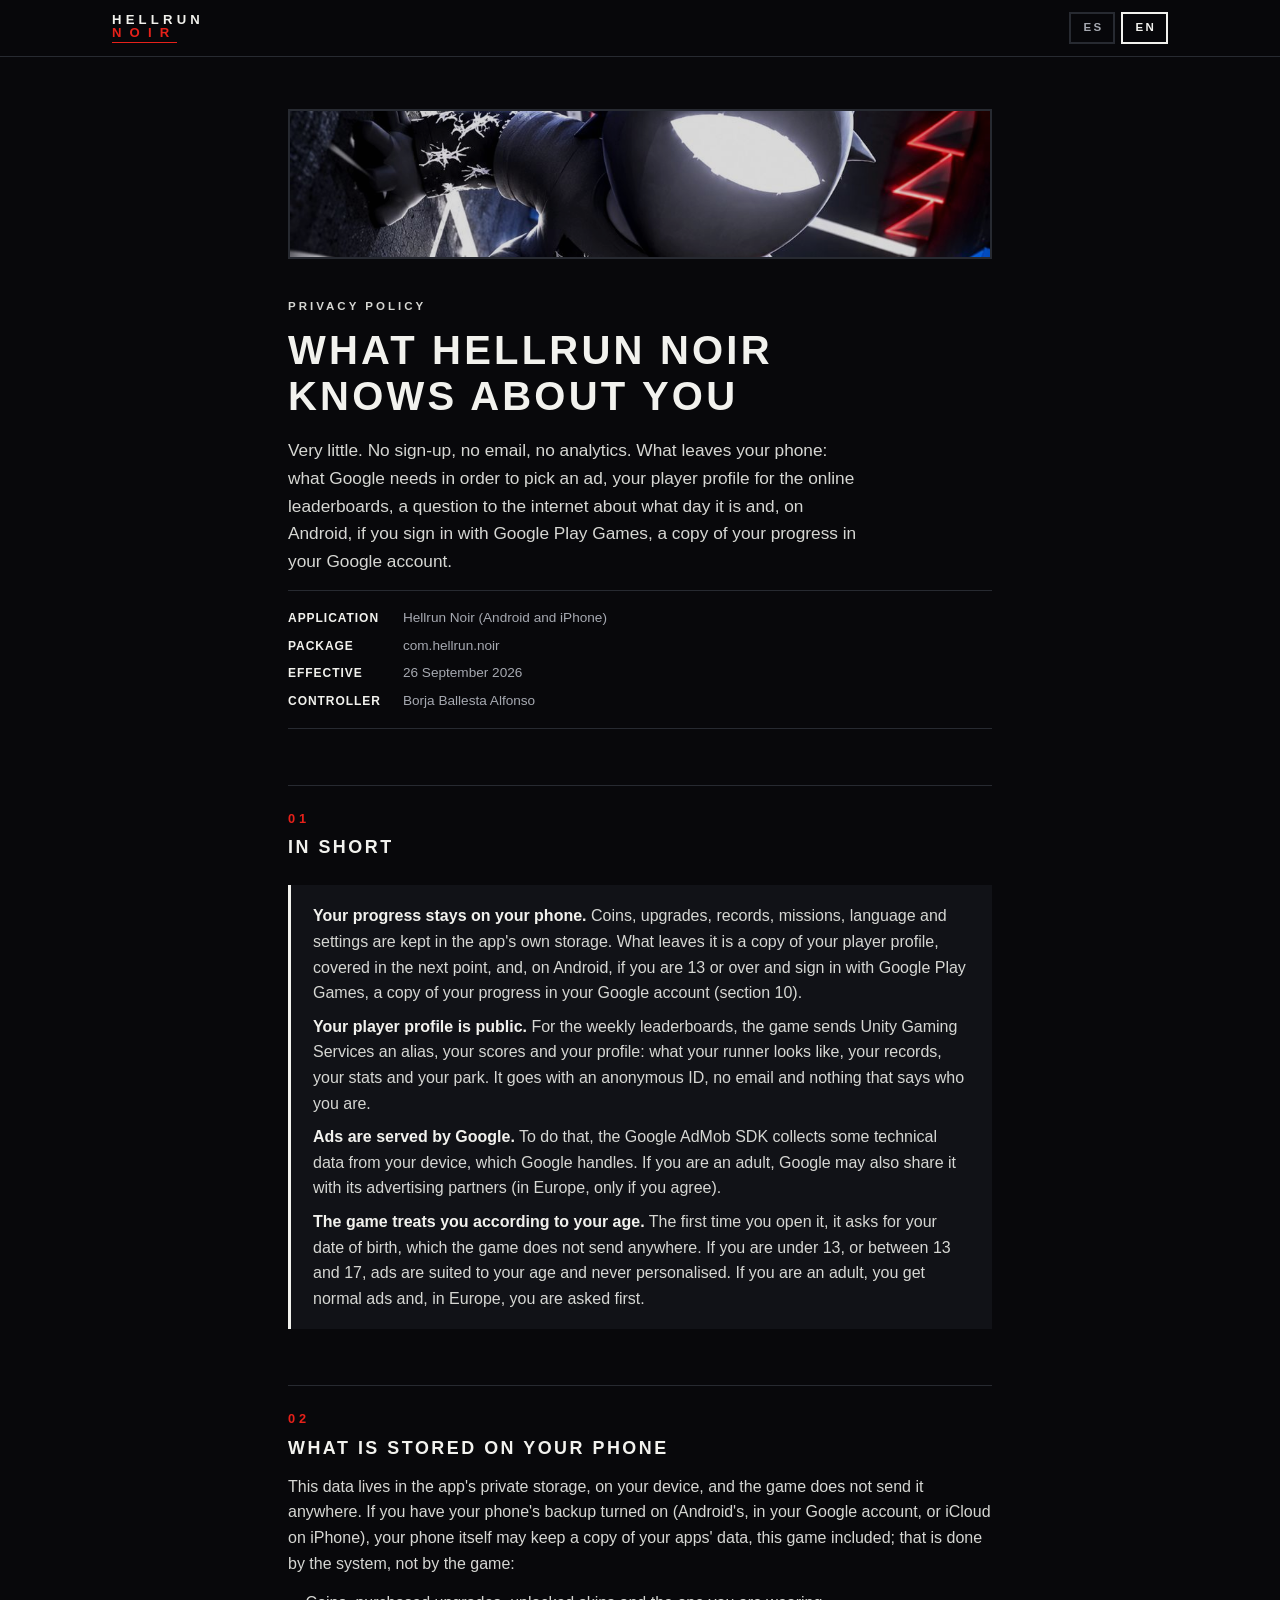
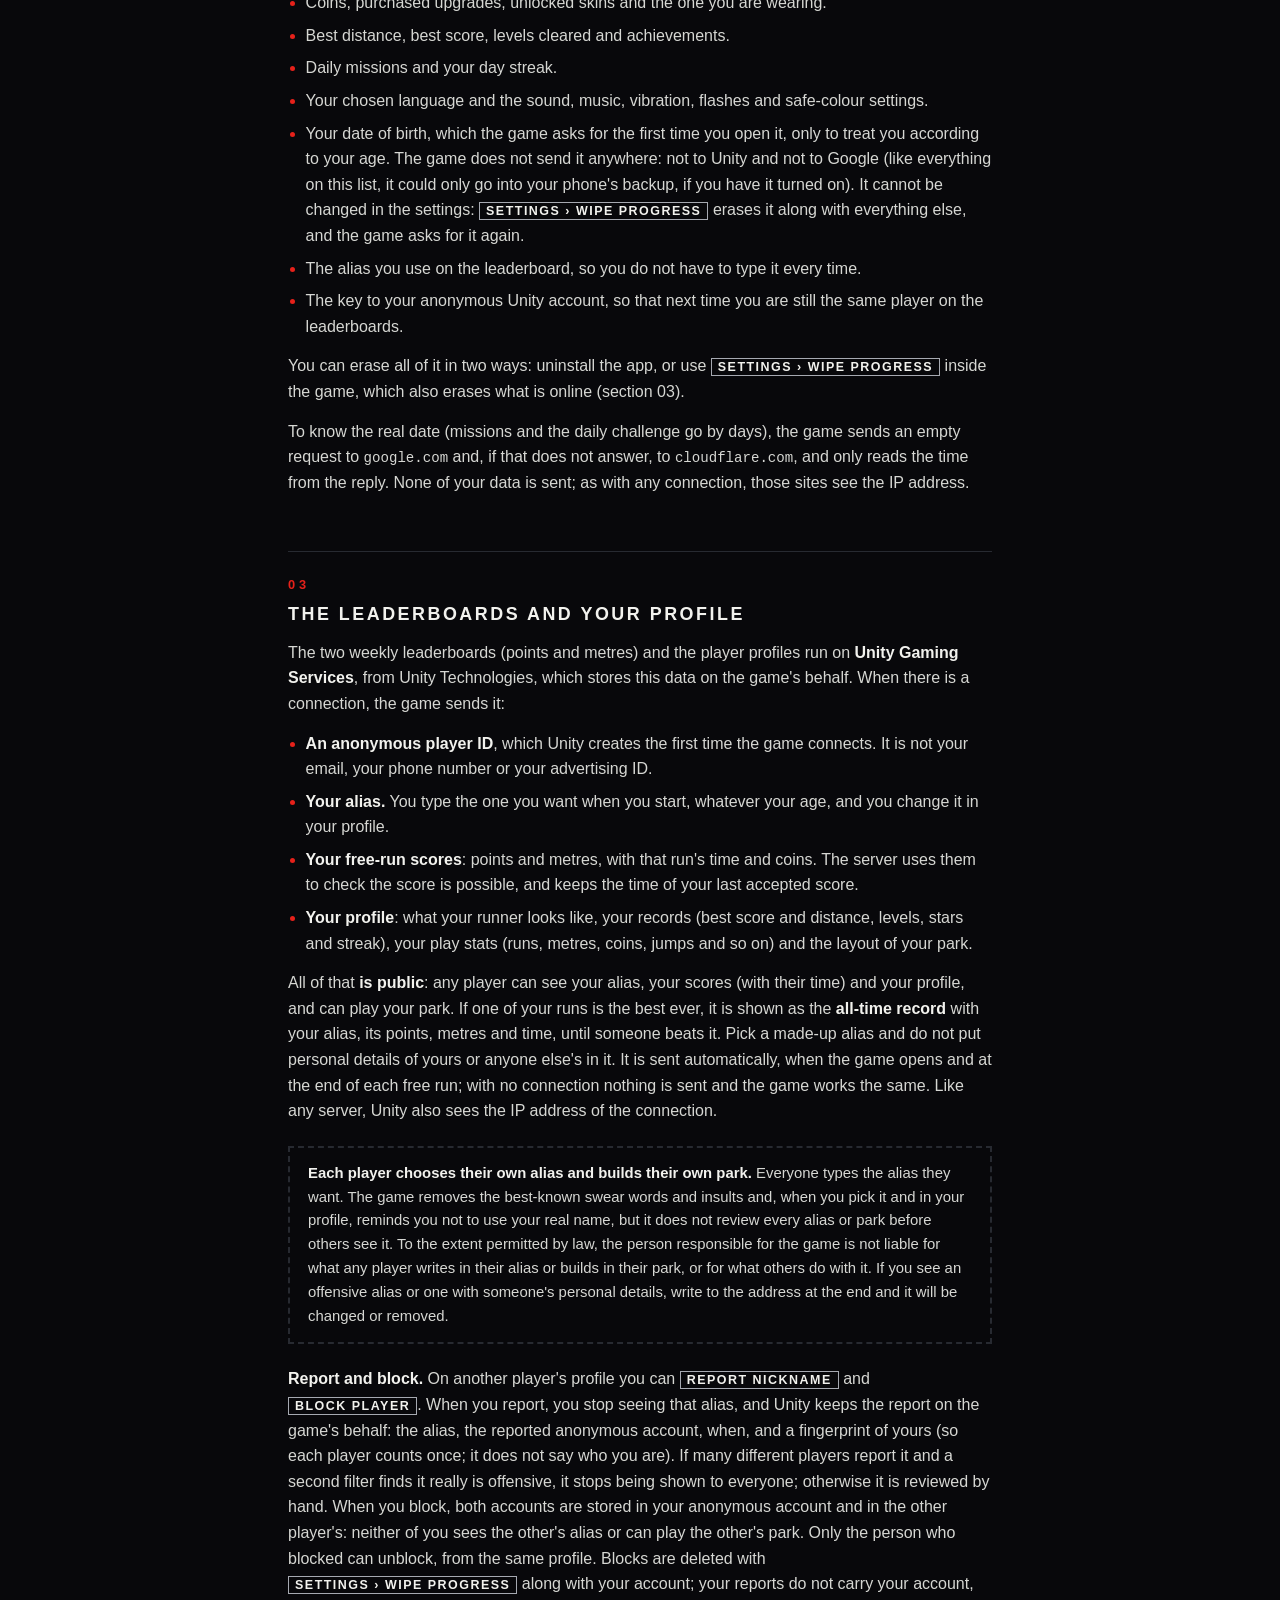
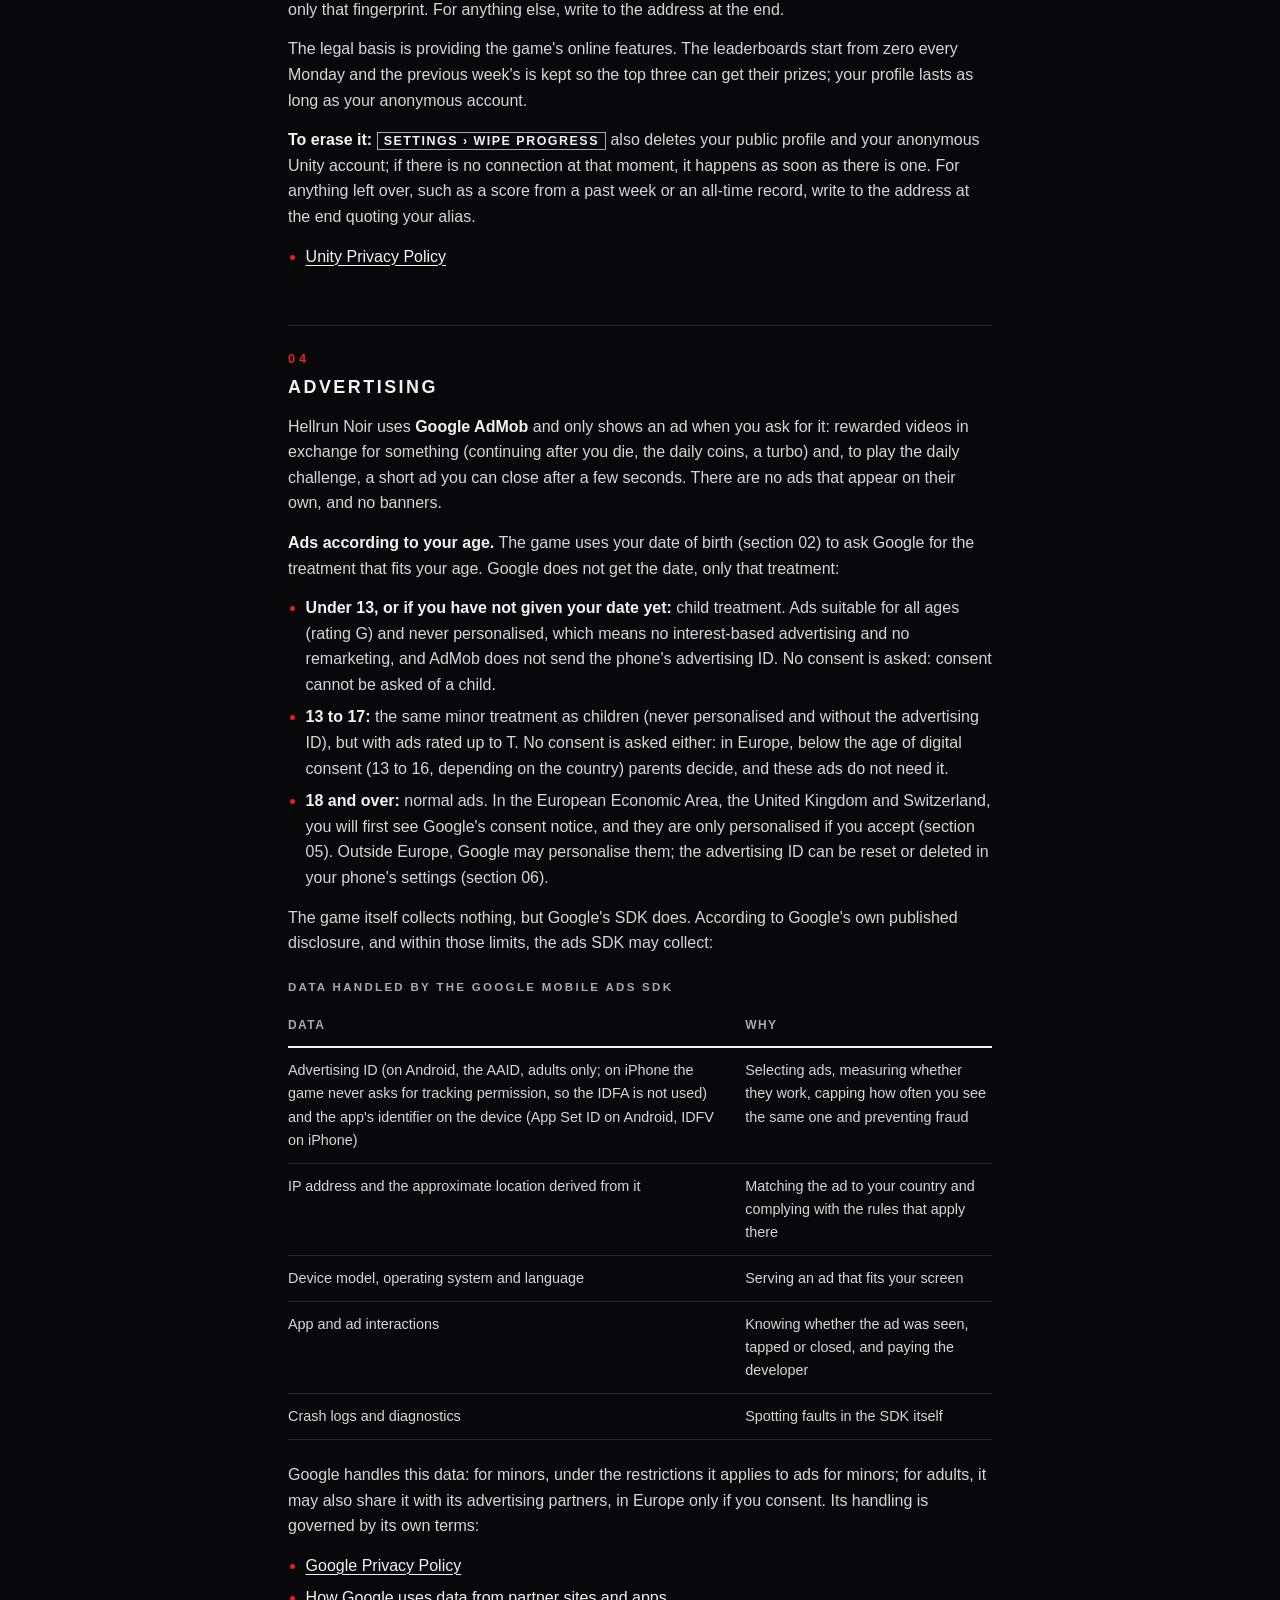
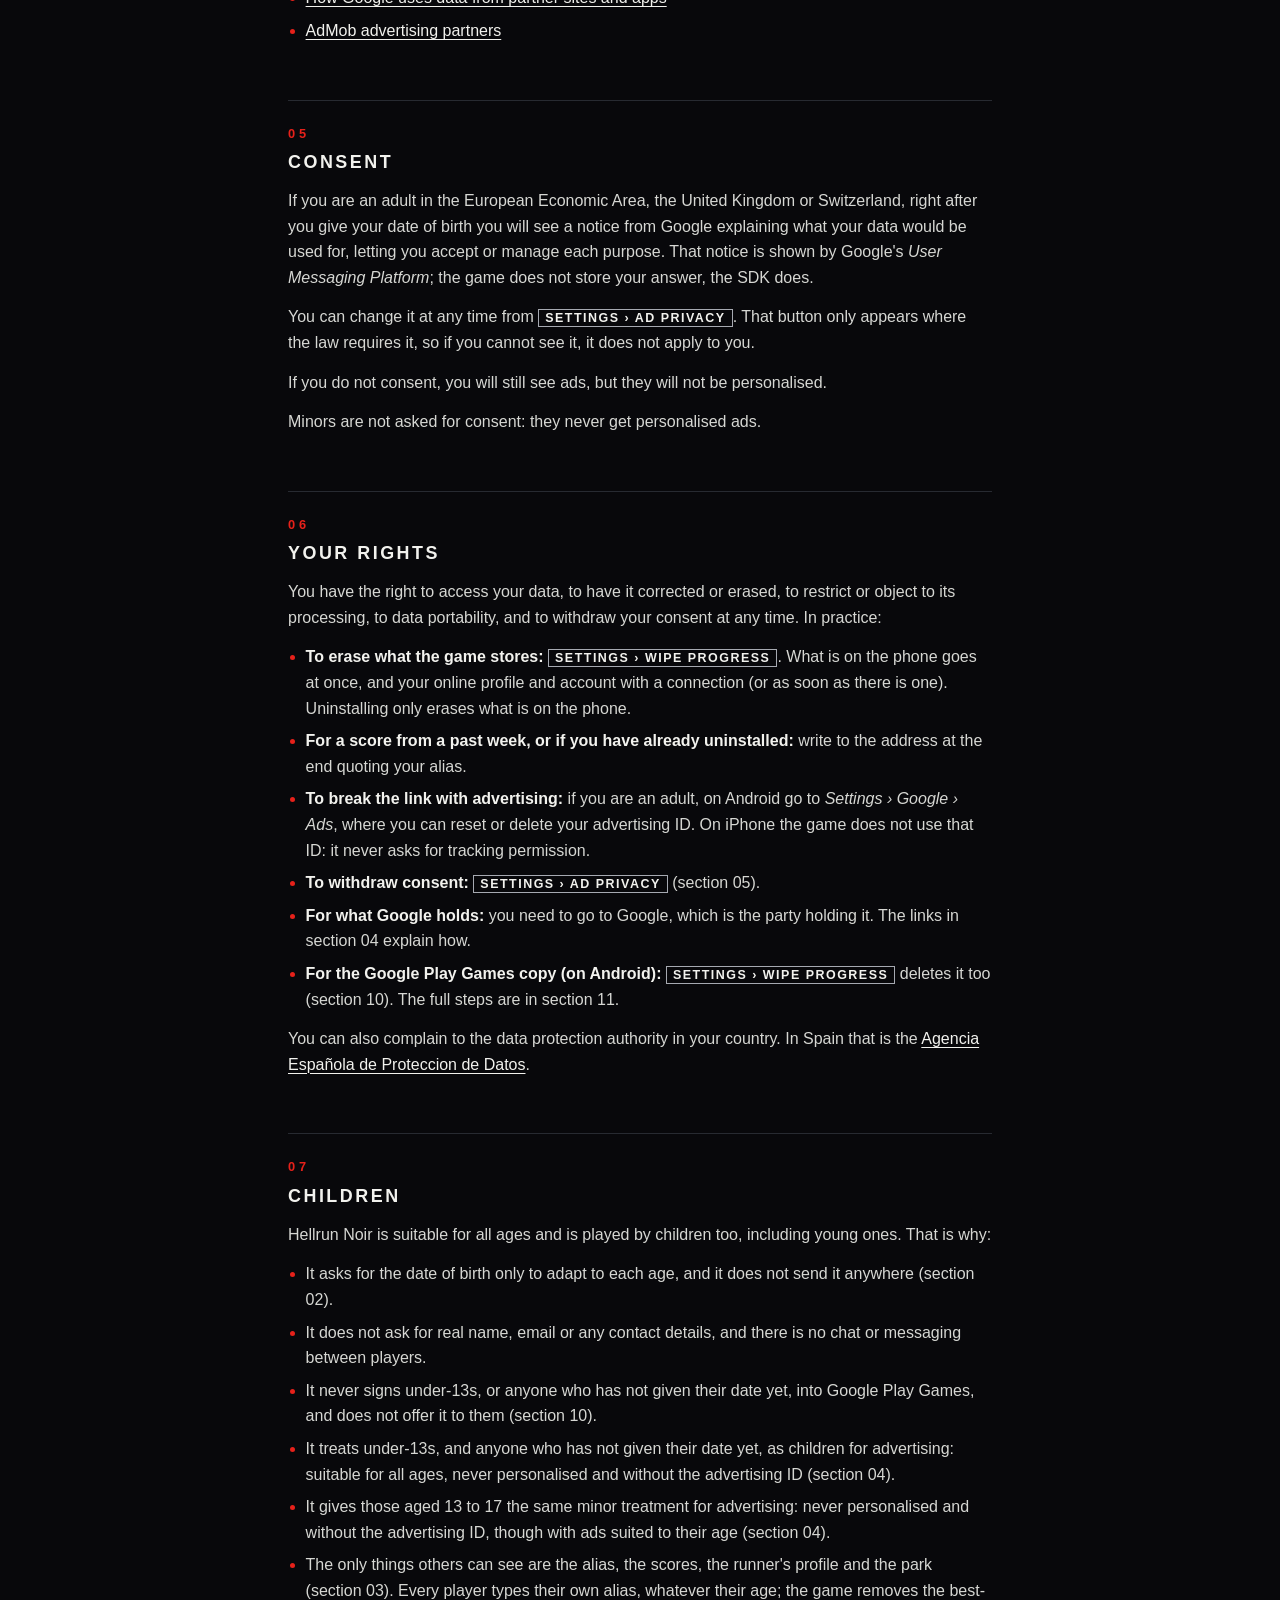
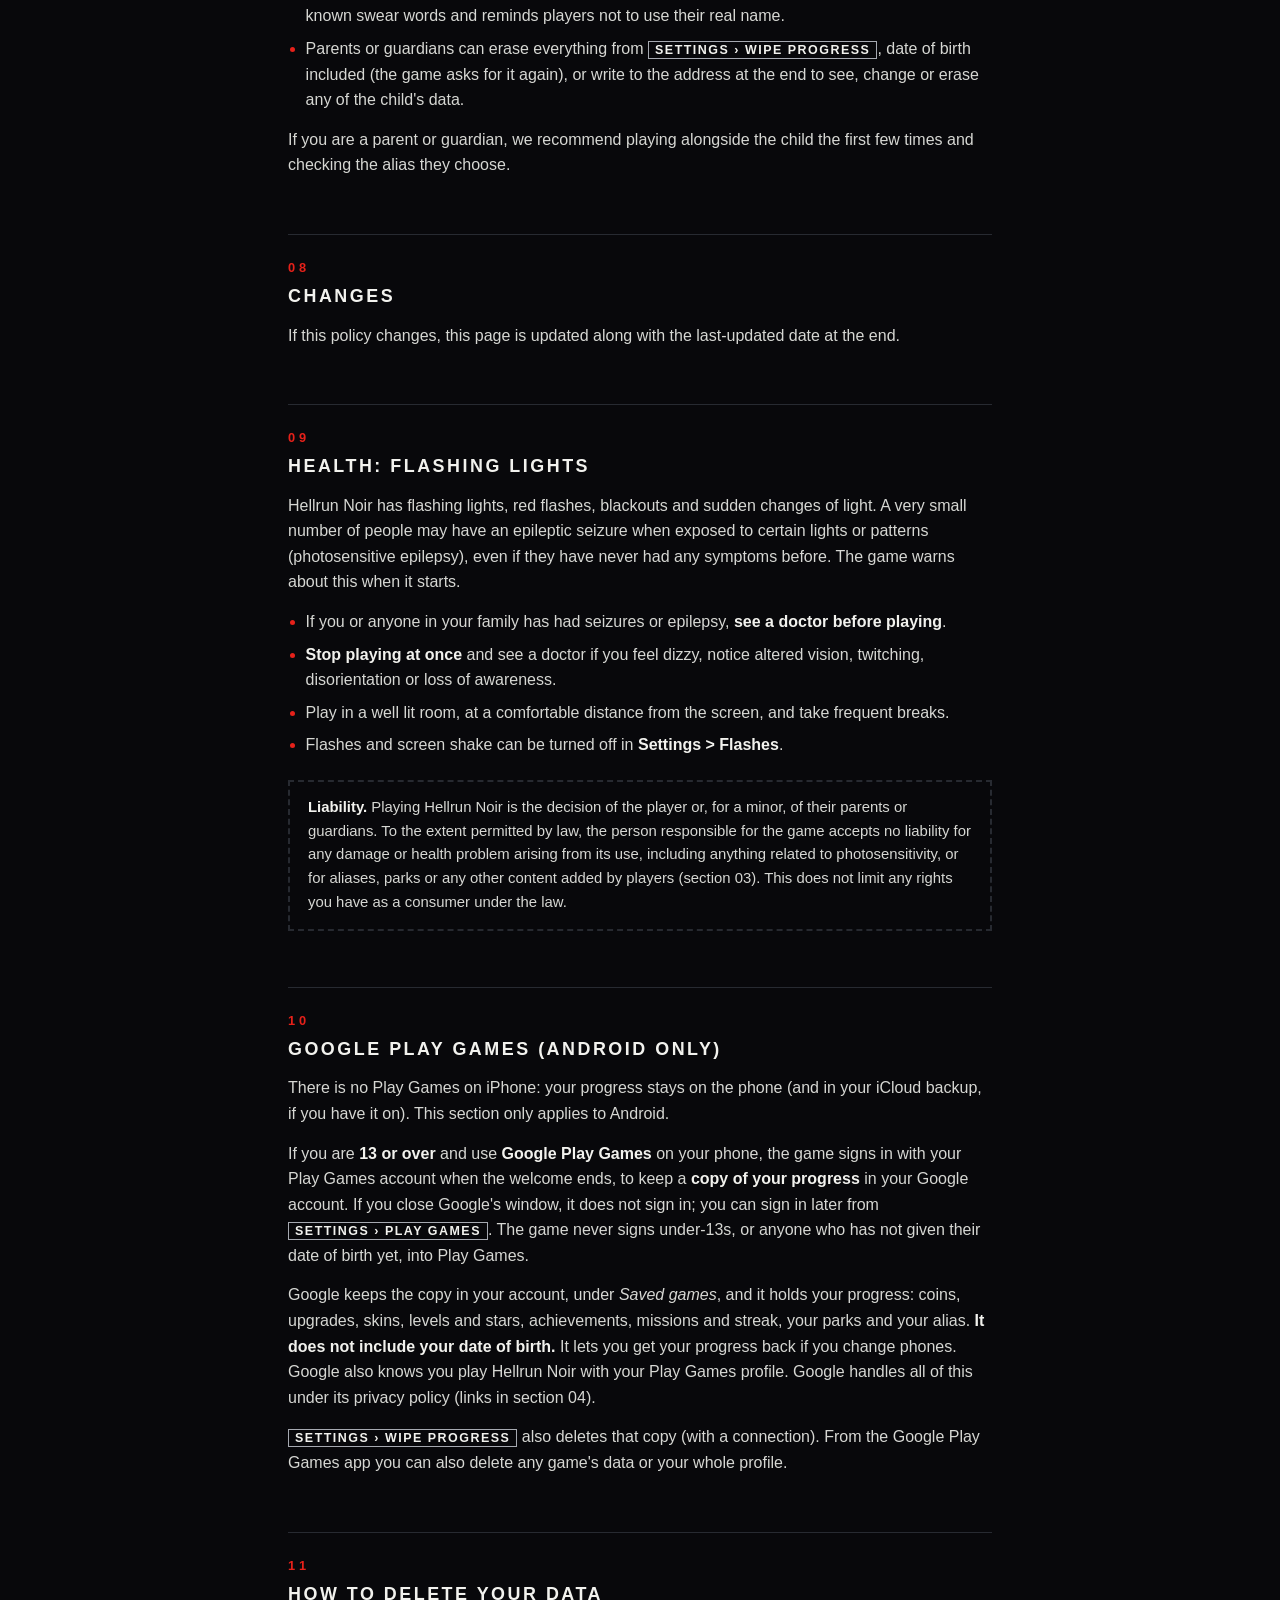
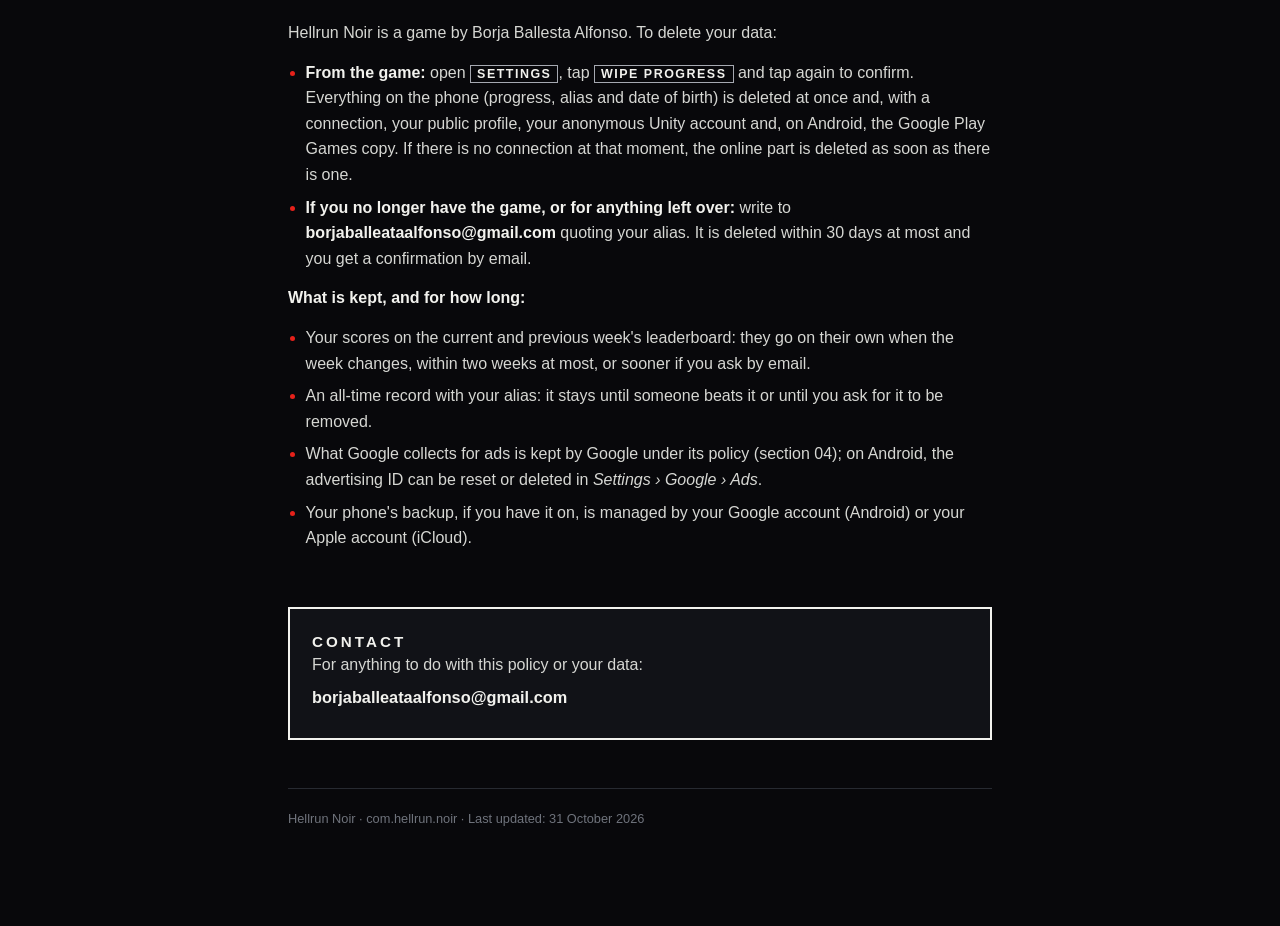
==== commit 2e673359: "Politica de privacidad: enes donde tocan (años, niños, España...)" ====
--- a/privacidad.html
+++ b/privacidad.html
@@ -38,10 +38,10 @@
 
   <h2><span class="num">01</span>En corto</h2>
   <div class="lede">
-    <p><strong>Tu partida se queda en tu movil.</strong> Monedas, mejoras, records, misiones, idioma y ajustes se guardan en el almacenamiento de la propia aplicacion. De ahi sale una copia de tu perfil de jugador, que es el punto siguiente, y, en Android, si tienes 13 anos o mas y entras con Google Play Juegos, una copia de tu partida en tu cuenta de Google (apartado 10).</p>
+    <p><strong>Tu partida se queda en tu movil.</strong> Monedas, mejoras, records, misiones, idioma y ajustes se guardan en el almacenamiento de la propia aplicacion. De ahi sale una copia de tu perfil de jugador, que es el punto siguiente, y, en Android, si tienes 13 años o mas y entras con Google Play Juegos, una copia de tu partida en tu cuenta de Google (apartado 10).</p>
     <p><strong>Tu perfil de jugador es publico.</strong> Para las clasificaciones de la semana, el juego manda a Unity Gaming Services un alias, tus marcas y tu perfil: como es tu corredor, tus records, tus estadisticas y tu parque. Va con un identificador anonimo, sin correo y sin nada que diga quien eres.</p>
     <p><strong>Los anuncios los sirve Google.</strong> Para eso, el SDK de Google AdMob recoge algunos datos tecnicos de tu dispositivo y los trata Google. Si eres adulto, Google tambien puede compartirlos con sus socios publicitarios (en Europa, solo si lo aceptas).</p>
-    <p><strong>El juego te trata segun tu edad.</strong> La primera vez que lo abres te pide tu fecha de nacimiento, que el juego no manda a ningun sitio. Si tienes menos de 13 anos, o entre 13 y 17, los anuncios son para tu edad y nunca personalizados. Si eres adulto, ves anuncios normales y, en Europa, se te pregunta antes.</p>
+    <p><strong>El juego te trata segun tu edad.</strong> La primera vez que lo abres te pide tu fecha de nacimiento, que el juego no manda a ningun sitio. Si tienes menos de 13 años, o entre 13 y 17, los anuncios son para tu edad y nunca personalizados. Si eres adulto, ves anuncios normales y, en Europa, se te pregunta antes.</p>
   </div>
 
   <h2><span class="num">02</span>Lo que se guarda en tu telefono</h2>
@@ -70,7 +70,7 @@
   <div class="note">
     <p><strong>Los alias y los parques los pone cada jugador.</strong> Cada uno escribe el alias que quiere. El juego quita las palabrotas e insultos mas conocidos y, al elegirlo y en tu perfil, te recuerda que no uses tu nombre real, pero no revisa uno por uno los alias ni los parques antes de que se vean. En la medida en que la ley lo permita, el responsable del juego no se hace cargo de lo que cada jugador escriba en su alias o construya en su parque, ni de lo que otros hagan con ello. Si ves un alias ofensivo o con datos personales de alguien, escribe al correo del final y se cambiara o se borrara.</p>
   </div>
-  <p><strong>Denunciar y bloquear.</strong> En el perfil de otro jugador puedes <span class="ui">DENUNCIAR APODO</span> y <span class="ui">BLOQUEAR JUGADOR</span>. Al denunciar, a ti ese apodo deja de salirte, y Unity guarda la denuncia por encargo del juego: el apodo, la cuenta anonima denunciada, cuando y una huella de la tuya (sirve para que cada jugador cuente una vez, no dice quien eres). Si lo denuncian muchos jugadores distintos y un segundo filtro ve que de verdad es ofensivo, se deja de ensenar a todos; si no, se revisa a mano. Al bloquear, se guardan en tu cuenta anonima y en la del otro jugador las dos cuentas: ninguno ve el alias del otro ni puede jugar su parque. Solo quien bloquea puede desbloquear, desde el mismo perfil. Los bloqueos se borran con <span class="ui">AJUSTES &rsaquo; BORRAR PROGRESO</span> junto con tu cuenta; tus denuncias no llevan tu cuenta, solo esa huella. Para cualquier duda, escribe al correo del final.</p>
+  <p><strong>Denunciar y bloquear.</strong> En el perfil de otro jugador puedes <span class="ui">DENUNCIAR APODO</span> y <span class="ui">BLOQUEAR JUGADOR</span>. Al denunciar, a ti ese apodo deja de salirte, y Unity guarda la denuncia por encargo del juego: el apodo, la cuenta anonima denunciada, cuando y una huella de la tuya (sirve para que cada jugador cuente una vez, no dice quien eres). Si lo denuncian muchos jugadores distintos y un segundo filtro ve que de verdad es ofensivo, se deja de enseñar a todos; si no, se revisa a mano. Al bloquear, se guardan en tu cuenta anonima y en la del otro jugador las dos cuentas: ninguno ve el alias del otro ni puede jugar su parque. Solo quien bloquea puede desbloquear, desde el mismo perfil. Los bloqueos se borran con <span class="ui">AJUSTES &rsaquo; BORRAR PROGRESO</span> junto con tu cuenta; tus denuncias no llevan tu cuenta, solo esa huella. Para cualquier duda, escribe al correo del final.</p>
   <p>La base legal es darte las funciones online del juego. Las clasificaciones empiezan de cero cada lunes y la de la semana anterior se guarda para dar los premios a los tres primeros; tu perfil dura lo que dure tu cuenta anonima.</p>
   <p><strong>Para borrarlo:</strong> <span class="ui">AJUSTES &rsaquo; BORRAR PROGRESO</span> borra tambien tu perfil publico y tu cuenta anonima en Unity; si en ese momento no hay conexion, se hace en cuanto la haya. Para cualquier resto, como una marca de una semana pasada o un record de siempre, escribe al correo del final diciendo tu alias.</p>
   <ul>
@@ -81,9 +81,9 @@
   <p>Hellrun Noir usa <strong>Google AdMob</strong> y solo pone un anuncio cuando lo pides tu: videos recompensados a cambio de algo (seguir despues de morir, las monedas del dia, un turbo) y, para jugar el reto del dia, un anuncio corto que se puede cerrar a los pocos segundos. No hay anuncios que aparezcan solos ni banners.</p>
   <p><strong>Anuncios segun tu edad.</strong> El juego usa tu fecha de nacimiento (apartado 02) para pedir a Google el trato que toca a tu edad. A Google no le llega la fecha, solo ese trato:</p>
   <ul>
-    <li><strong>Menos de 13 anos, o si aun no has dicho tu fecha:</strong> trato de nino. Anuncios aptos para todas las edades (clasificacion G) y nunca personalizados, es decir, nada de publicidad segun tus intereses ni de remarketing, y AdMob no manda el identificador de publicidad del telefono. No se pide consentimiento: a un nino no se le puede pedir.</li>
-    <li><strong>De 13 a 17 anos:</strong> el mismo trato de menor que a los ninos (nunca personalizados y sin el identificador de publicidad), pero con anuncios hasta la clasificacion T. Tampoco se pide consentimiento: en Europa, por debajo de la edad de consentimiento digital (de 13 a 16 anos, segun el pais) deciden los padres, y estos anuncios no lo necesitan.</li>
-    <li><strong>18 anos o mas:</strong> anuncios normales. En el Espacio Economico Europeo, Reino Unido y Suiza, antes veras el aviso de consentimiento de Google, y solo se personalizan si aceptas (apartado 05). Fuera de Europa, Google puede personalizarlos; el identificador de publicidad se puede restablecer o eliminar en los ajustes del telefono (apartado 06).</li>
+    <li><strong>Menos de 13 años, o si aun no has dicho tu fecha:</strong> trato de niño. Anuncios aptos para todas las edades (clasificacion G) y nunca personalizados, es decir, nada de publicidad segun tus intereses ni de remarketing, y AdMob no manda el identificador de publicidad del telefono. No se pide consentimiento: a un niño no se le puede pedir.</li>
+    <li><strong>De 13 a 17 años:</strong> el mismo trato de menor que a los niños (nunca personalizados y sin el identificador de publicidad), pero con anuncios hasta la clasificacion T. Tampoco se pide consentimiento: en Europa, por debajo de la edad de consentimiento digital (de 13 a 16 años, segun el pais) deciden los padres, y estos anuncios no lo necesitan.</li>
+    <li><strong>18 años o mas:</strong> anuncios normales. En el Espacio Economico Europeo, Reino Unido y Suiza, antes veras el aviso de consentimiento de Google, y solo se personalizan si aceptas (apartado 05). Fuera de Europa, Google puede personalizarlos; el identificador de publicidad se puede restablecer o eliminar en los ajustes del telefono (apartado 06).</li>
   </ul>
   <p>Aunque el juego no recoge nada por su cuenta, el SDK de Google si. Segun la informacion que publica el propio Google, y con esas limitaciones, el SDK de anuncios puede recoger:</p>
 
@@ -126,26 +126,26 @@
     <li><strong>Para lo que trata Google:</strong> hay que dirigirse a Google, que es quien tiene esos datos. Los enlaces del apartado 04 explican como.</li>
     <li><strong>Para la copia de Google Play Juegos (en Android):</strong> <span class="ui">AJUSTES &rsaquo; BORRAR PROGRESO</span> la borra tambien (apartado 10). Los pasos completos estan en el apartado 11.</li>
   </ul>
-  <p>Tambien puedes reclamar ante la autoridad de proteccion de datos de tu pais. En Espana es la <a href="https://www.aepd.es" target="_blank" rel="noopener">Agencia Espanola de Proteccion de Datos</a>.</p>
+  <p>Tambien puedes reclamar ante la autoridad de proteccion de datos de tu pais. En España es la <a href="https://www.aepd.es" target="_blank" rel="noopener">Agencia Española de Proteccion de Datos</a>.</p>
 
   <h2><span class="num">07</span>Menores</h2>
-  <p>Hellrun Noir es apto para todas las edades y lo juegan tambien ninos, incluso pequenos. Por eso:</p>
+  <p>Hellrun Noir es apto para todas las edades y lo juegan tambien niños, incluso pequeños. Por eso:</p>
   <ul>
     <li>Pide la fecha de nacimiento solo para adaptarse a cada edad, y no la manda a ningun sitio (apartado 02).</li>
     <li>No pide el nombre real, ni el correo, ni ningun dato de contacto, y no hay chat ni mensajes entre jugadores.</li>
     <li>A los menores de 13, y a quien aun no ha dicho su fecha, no los mete nunca en Google Play Juegos ni se lo ofrece (apartado 10).</li>
-    <li>A los menores de 13, y a quien aun no ha dicho su fecha, los trata como ninos en los anuncios: aptos para todos, nunca personalizados y sin el identificador de publicidad (apartado 04).</li>
-    <li>A los de 13 a 17 anos les da el mismo trato de menor en los anuncios: nunca personalizados y sin el identificador de publicidad, aunque con anuncios para su edad (apartado 04).</li>
+    <li>A los menores de 13, y a quien aun no ha dicho su fecha, los trata como niños en los anuncios: aptos para todos, nunca personalizados y sin el identificador de publicidad (apartado 04).</li>
+    <li>A los de 13 a 17 años les da el mismo trato de menor en los anuncios: nunca personalizados y sin el identificador de publicidad, aunque con anuncios para su edad (apartado 04).</li>
     <li>Lo unico que ven los demas es el alias, las marcas, el perfil del corredor y el parque (apartado 03). El alias lo escribe cada jugador, tenga la edad que tenga; el juego quita las palabrotas mas conocidas y recuerda que no se use el nombre real.</li>
     <li>Los padres o tutores pueden borrarlo todo desde <span class="ui">AJUSTES &rsaquo; BORRAR PROGRESO</span>, fecha de nacimiento incluida (el juego la vuelve a preguntar), o escribir al correo del final para ver, cambiar o borrar cualquier dato del menor.</li>
   </ul>
-  <p>Si eres padre, madre o tutor, te recomendamos acompanar al menor las primeras veces y revisar el alias que elija.</p>
+  <p>Si eres padre, madre o tutor, te recomendamos acompañar al menor las primeras veces y revisar el alias que elija.</p>
 
   <h2><span class="num">08</span>Cambios</h2>
   <p>Si esta politica cambia, se actualiza esta misma pagina y con ella la fecha de la ultima actualizacion, al final.</p>
 
   <h2><span class="num">09</span>Salud: luces y destellos</h2>
-  <p>Hellrun Noir tiene luces que parpadean, destellos rojos, apagones y cambios bruscos de luz. A un numero muy pequeno de personas, ciertas luces o patrones pueden provocarles una crisis epileptica (epilepsia fotosensible), incluso sin haber tenido nunca antes ningun sintoma. El juego lo avisa al arrancar.</p>
+  <p>Hellrun Noir tiene luces que parpadean, destellos rojos, apagones y cambios bruscos de luz. A un numero muy pequeño de personas, ciertas luces o patrones pueden provocarles una crisis epileptica (epilepsia fotosensible), incluso sin haber tenido nunca antes ningun sintoma. El juego lo avisa al arrancar.</p>
   <ul>
     <li>Si tu o alguien de tu familia ha tenido crisis o epilepsia, <strong>consulta a un medico antes de jugar</strong>.</li>
     <li><strong>Deja de jugar enseguida</strong> y consulta a un medico si notas mareo, vista alterada, espasmos, desorientacion o perdida de consciencia.</li>
@@ -153,12 +153,12 @@
     <li>Los destellos y las sacudidas se pueden quitar en <strong>Ajustes &gt; Destellos</strong>.</li>
   </ul>
   <div class="note">
-    <p><strong>Responsabilidad.</strong> Jugar a Hellrun Noir es decision de quien juega o, si es menor, de sus padres o tutores. En la medida en que la ley lo permita, el responsable del juego no se hace cargo de los danos ni de los problemas de salud que puedan derivarse de su uso, incluidos los relacionados con la fotosensibilidad, ni de los alias, parques u otros contenidos que pongan los jugadores (apartado 03). Esto no limita los derechos que la ley te reconozca como consumidor.</p>
+    <p><strong>Responsabilidad.</strong> Jugar a Hellrun Noir es decision de quien juega o, si es menor, de sus padres o tutores. En la medida en que la ley lo permita, el responsable del juego no se hace cargo de los daños ni de los problemas de salud que puedan derivarse de su uso, incluidos los relacionados con la fotosensibilidad, ni de los alias, parques u otros contenidos que pongan los jugadores (apartado 03). Esto no limita los derechos que la ley te reconozca como consumidor.</p>
   </div>
 
   <h2><span class="num">10</span>Google Play Juegos (solo en Android)</h2>
   <p>En el iPhone no hay Play Juegos: tu partida se queda en el telefono (y en la copia de iCloud, si la tienes activada). Lo de este apartado es solo para Android.</p>
-  <p>Si tienes <strong>13 anos o mas</strong> y usas <strong>Google Play Juegos</strong> en tu movil, el juego entra con tu cuenta de Play Juegos al acabar la bienvenida, para guardar una <strong>copia de tu partida</strong> en tu cuenta de Google. Si cierras la ventana de Google, no entra; puedes entrar mas tarde desde <span class="ui">AJUSTES &rsaquo; PLAY JUEGOS</span>. A los menores de 13, y a quien aun no ha dicho su fecha de nacimiento, el juego no los mete nunca en Play Juegos.</p>
+  <p>Si tienes <strong>13 años o mas</strong> y usas <strong>Google Play Juegos</strong> en tu movil, el juego entra con tu cuenta de Play Juegos al acabar la bienvenida, para guardar una <strong>copia de tu partida</strong> en tu cuenta de Google. Si cierras la ventana de Google, no entra; puedes entrar mas tarde desde <span class="ui">AJUSTES &rsaquo; PLAY JUEGOS</span>. A los menores de 13, y a quien aun no ha dicho su fecha de nacimiento, el juego no los mete nunca en Play Juegos.</p>
   <p>La copia la guarda Google en tu cuenta, en <em>Partidas guardadas</em>, y lleva tu progreso: monedas, mejoras, aspectos, niveles y estrellas, logros, misiones y racha, tus parques y tu alias. <strong>No lleva tu fecha de nacimiento.</strong> Sirve para recuperar la partida si cambias de movil. Ademas, Google sabe que juegas a Hellrun Noir con tu perfil de Play Juegos. Todo eso lo trata Google segun su politica de privacidad (enlaces del apartado 04).</p>
   <p><span class="ui">AJUSTES &rsaquo; BORRAR PROGRESO</span> borra tambien esa copia (con conexion). Desde la aplicacion Google Play Juegos puedes ademas borrar los datos de cualquier juego o tu perfil entero.</p>
 
@@ -289,7 +289,7 @@
     <li><strong>For what Google holds:</strong> you need to go to Google, which is the party holding it. The links in section 04 explain how.</li>
     <li><strong>For the Google Play Games copy (on Android):</strong> <span class="ui">SETTINGS &rsaquo; WIPE PROGRESS</span> deletes it too (section 10). The full steps are in section 11.</li>
   </ul>
-  <p>You can also complain to the data protection authority in your country. In Spain that is the <a href="https://www.aepd.es" target="_blank" rel="noopener">Agencia Espanola de Proteccion de Datos</a>.</p>
+  <p>You can also complain to the data protection authority in your country. In Spain that is the <a href="https://www.aepd.es" target="_blank" rel="noopener">Agencia Española de Proteccion de Datos</a>.</p>
 
   <h2><span class="num">07</span>Children</h2>
   <p>Hellrun Noir is suitable for all ages and is played by children too, including young ones. That is why:</p>
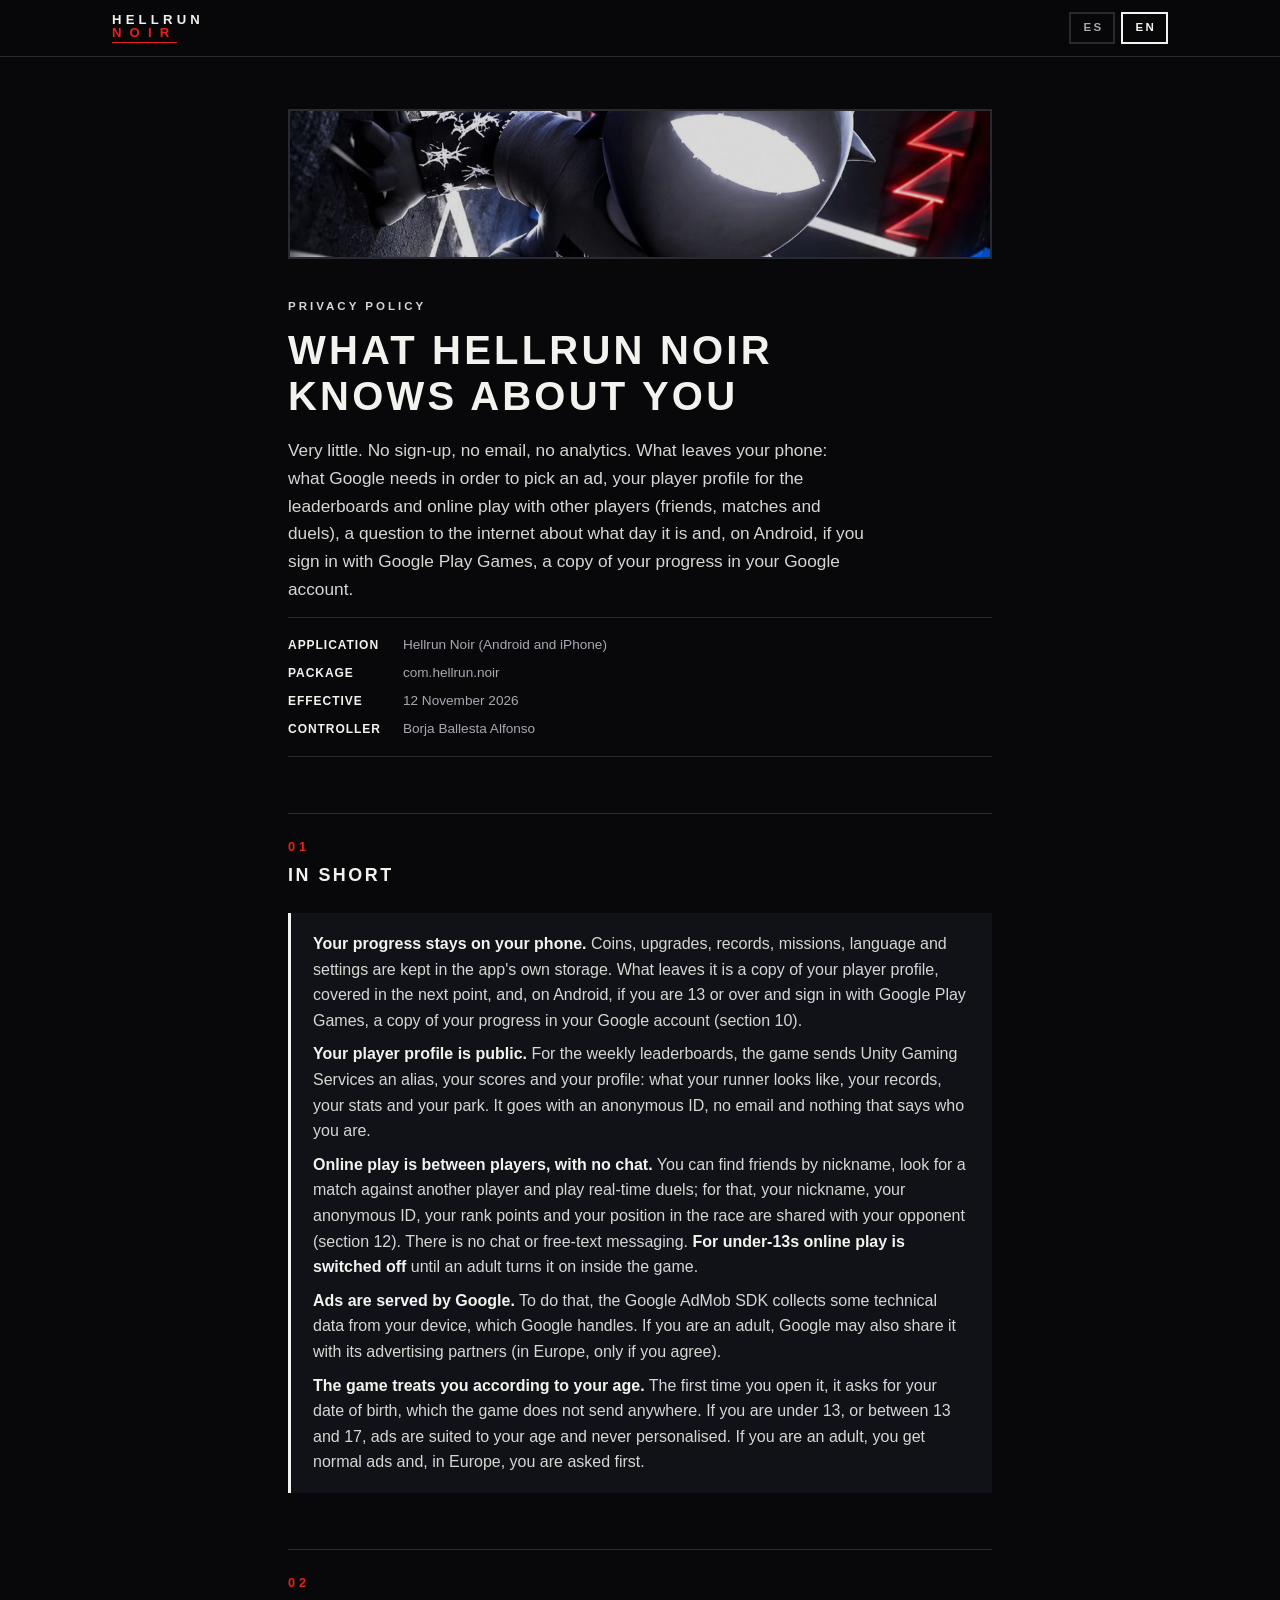
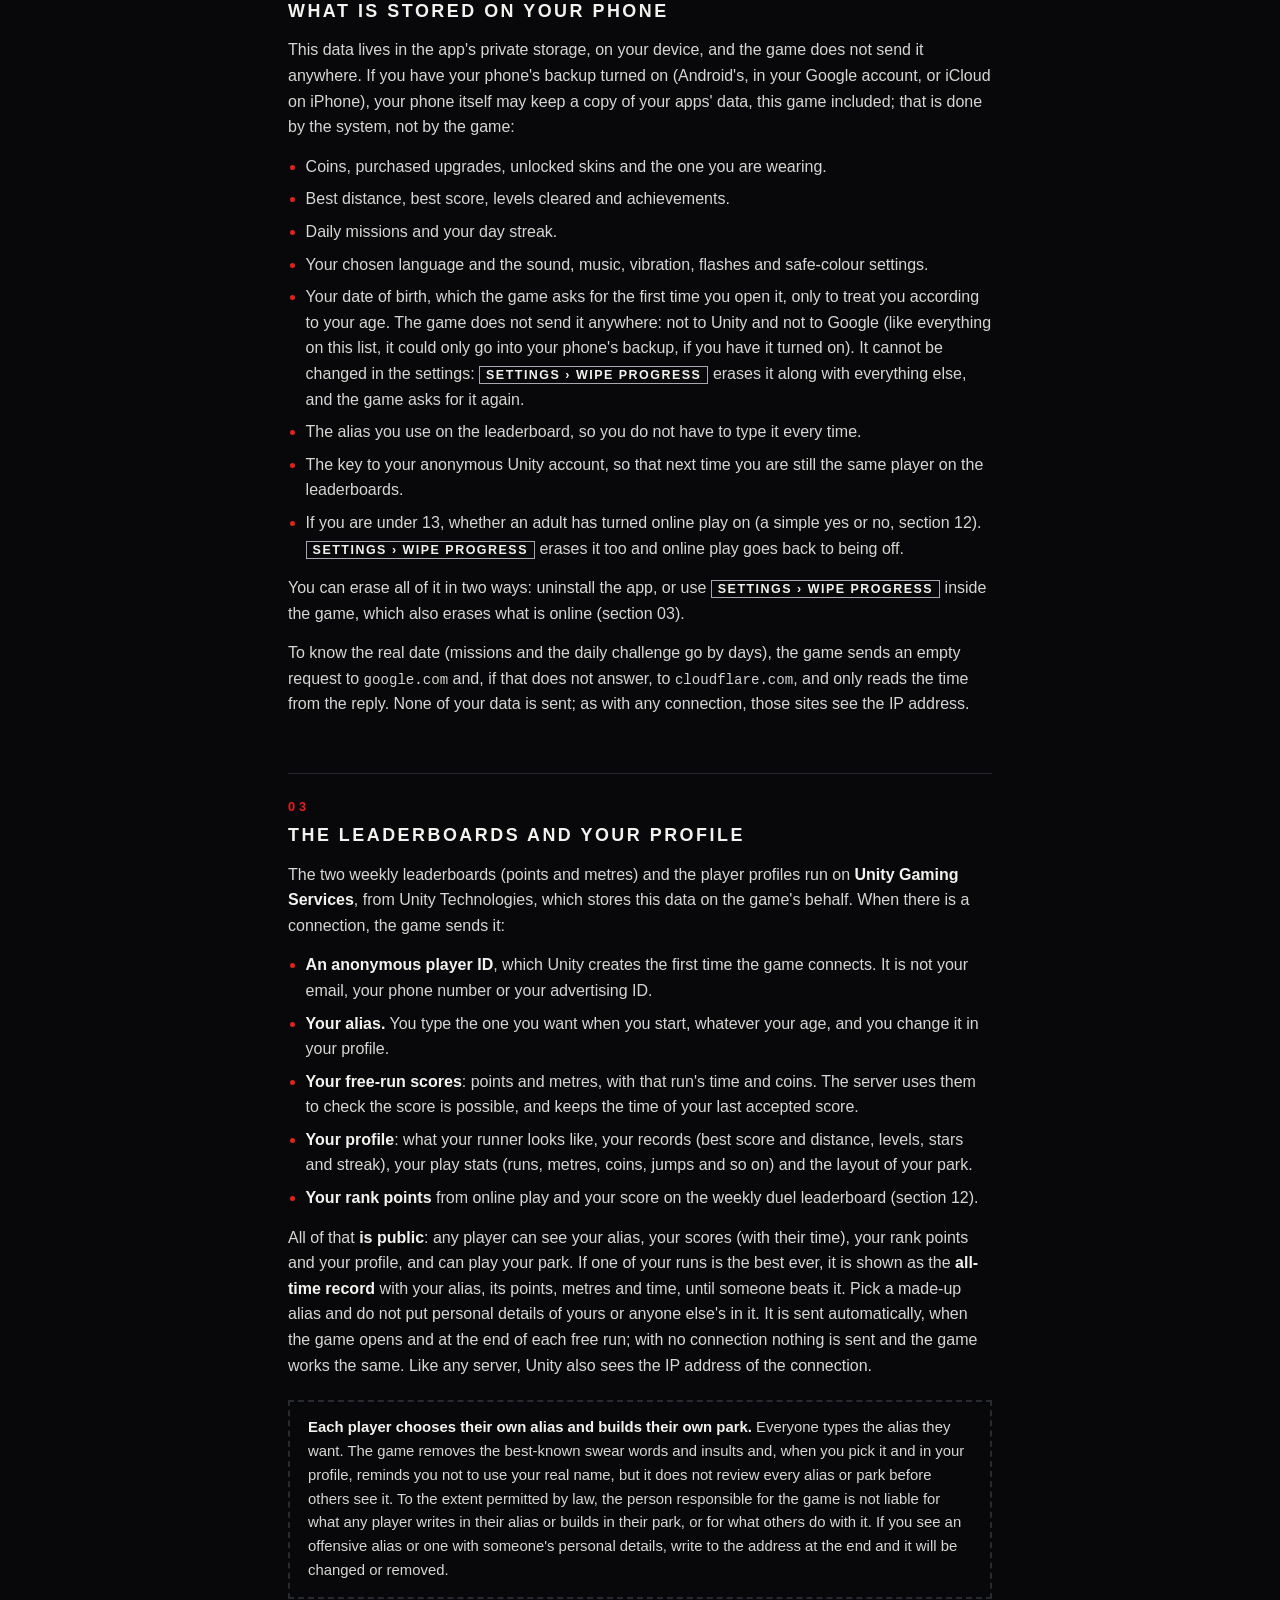
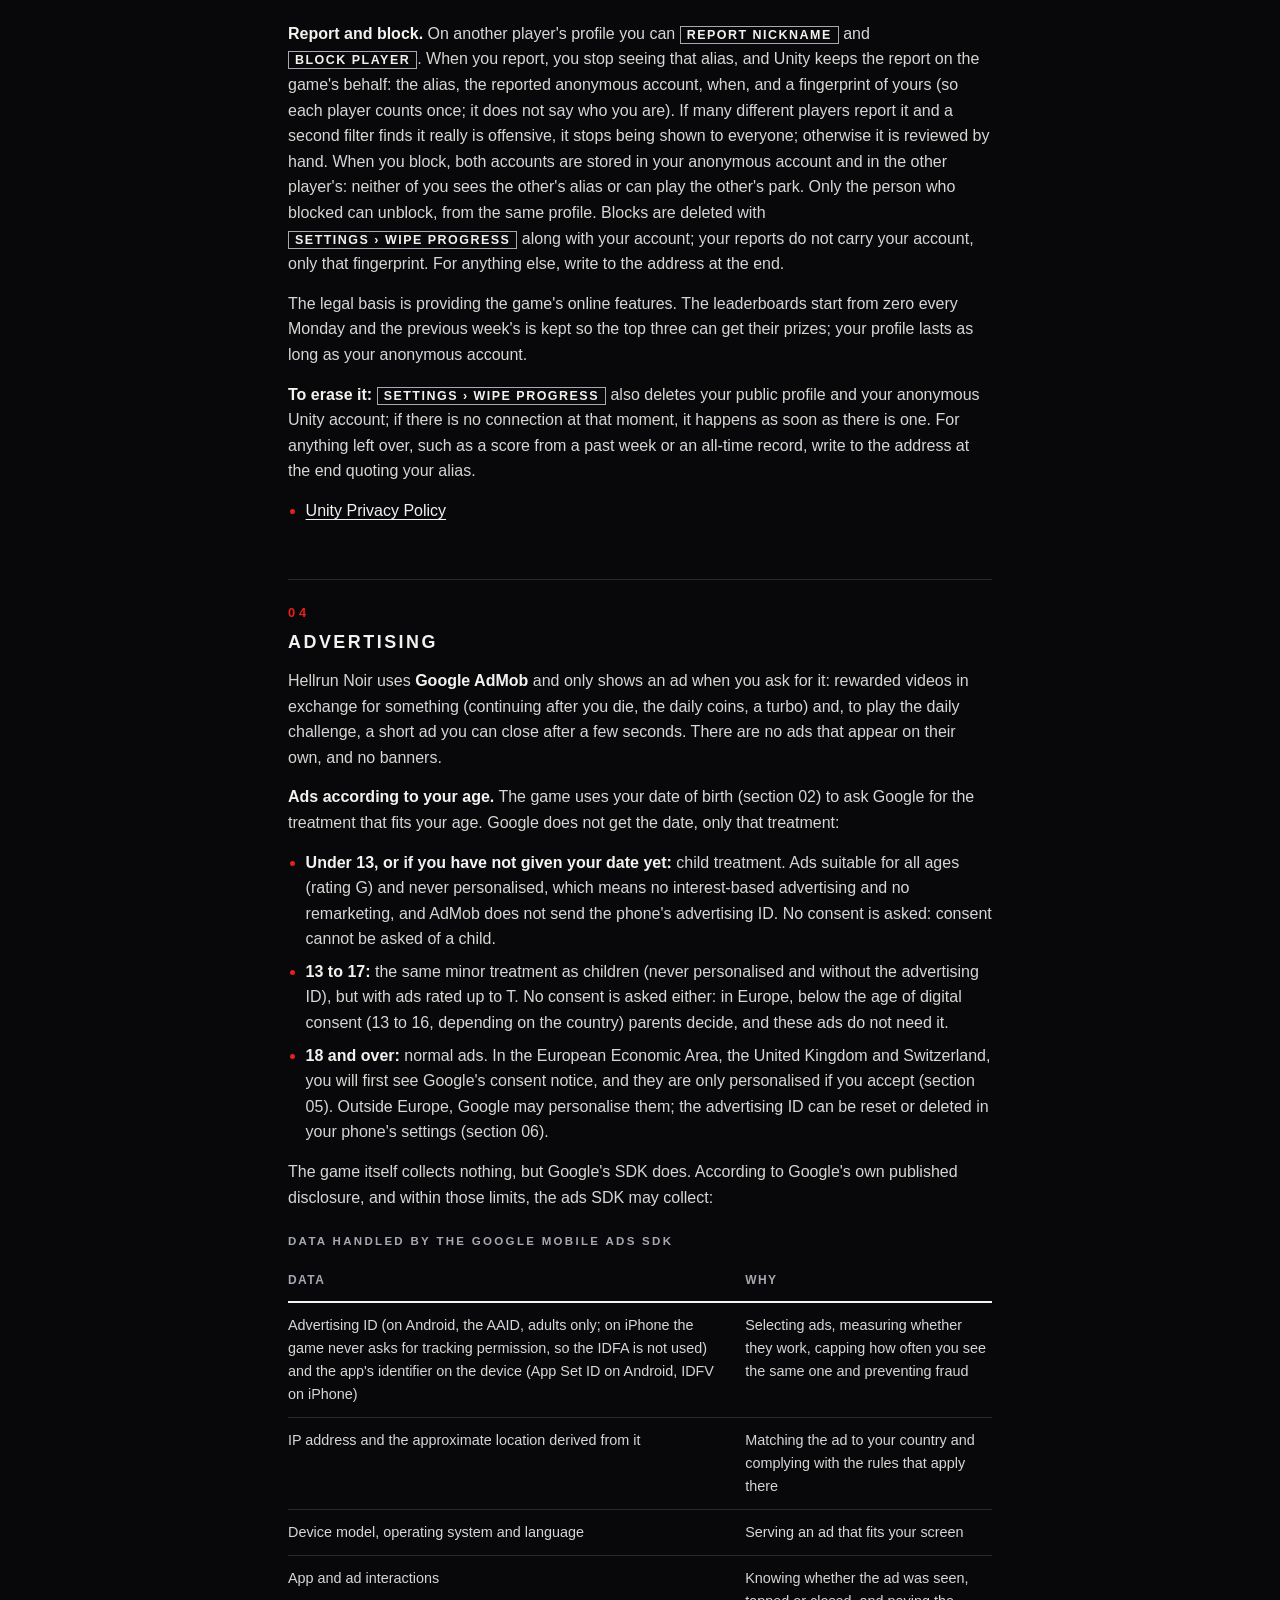
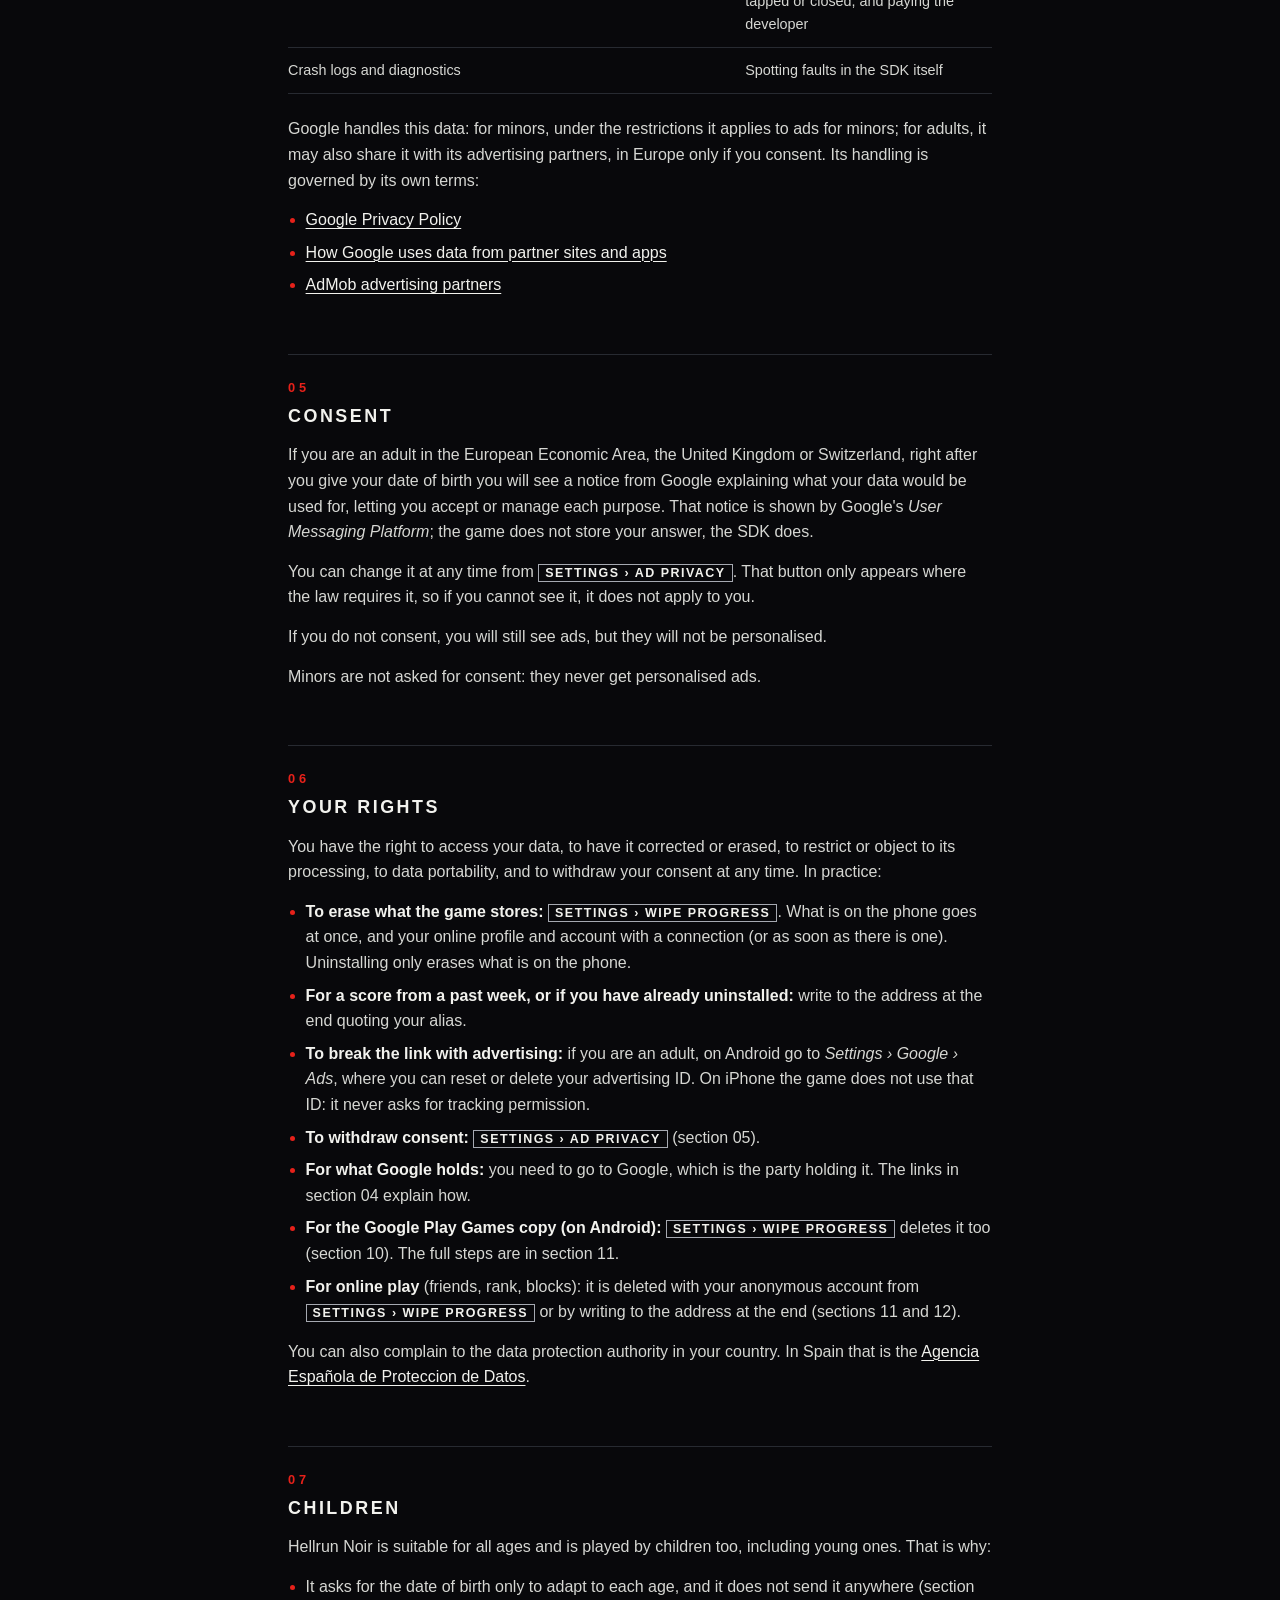
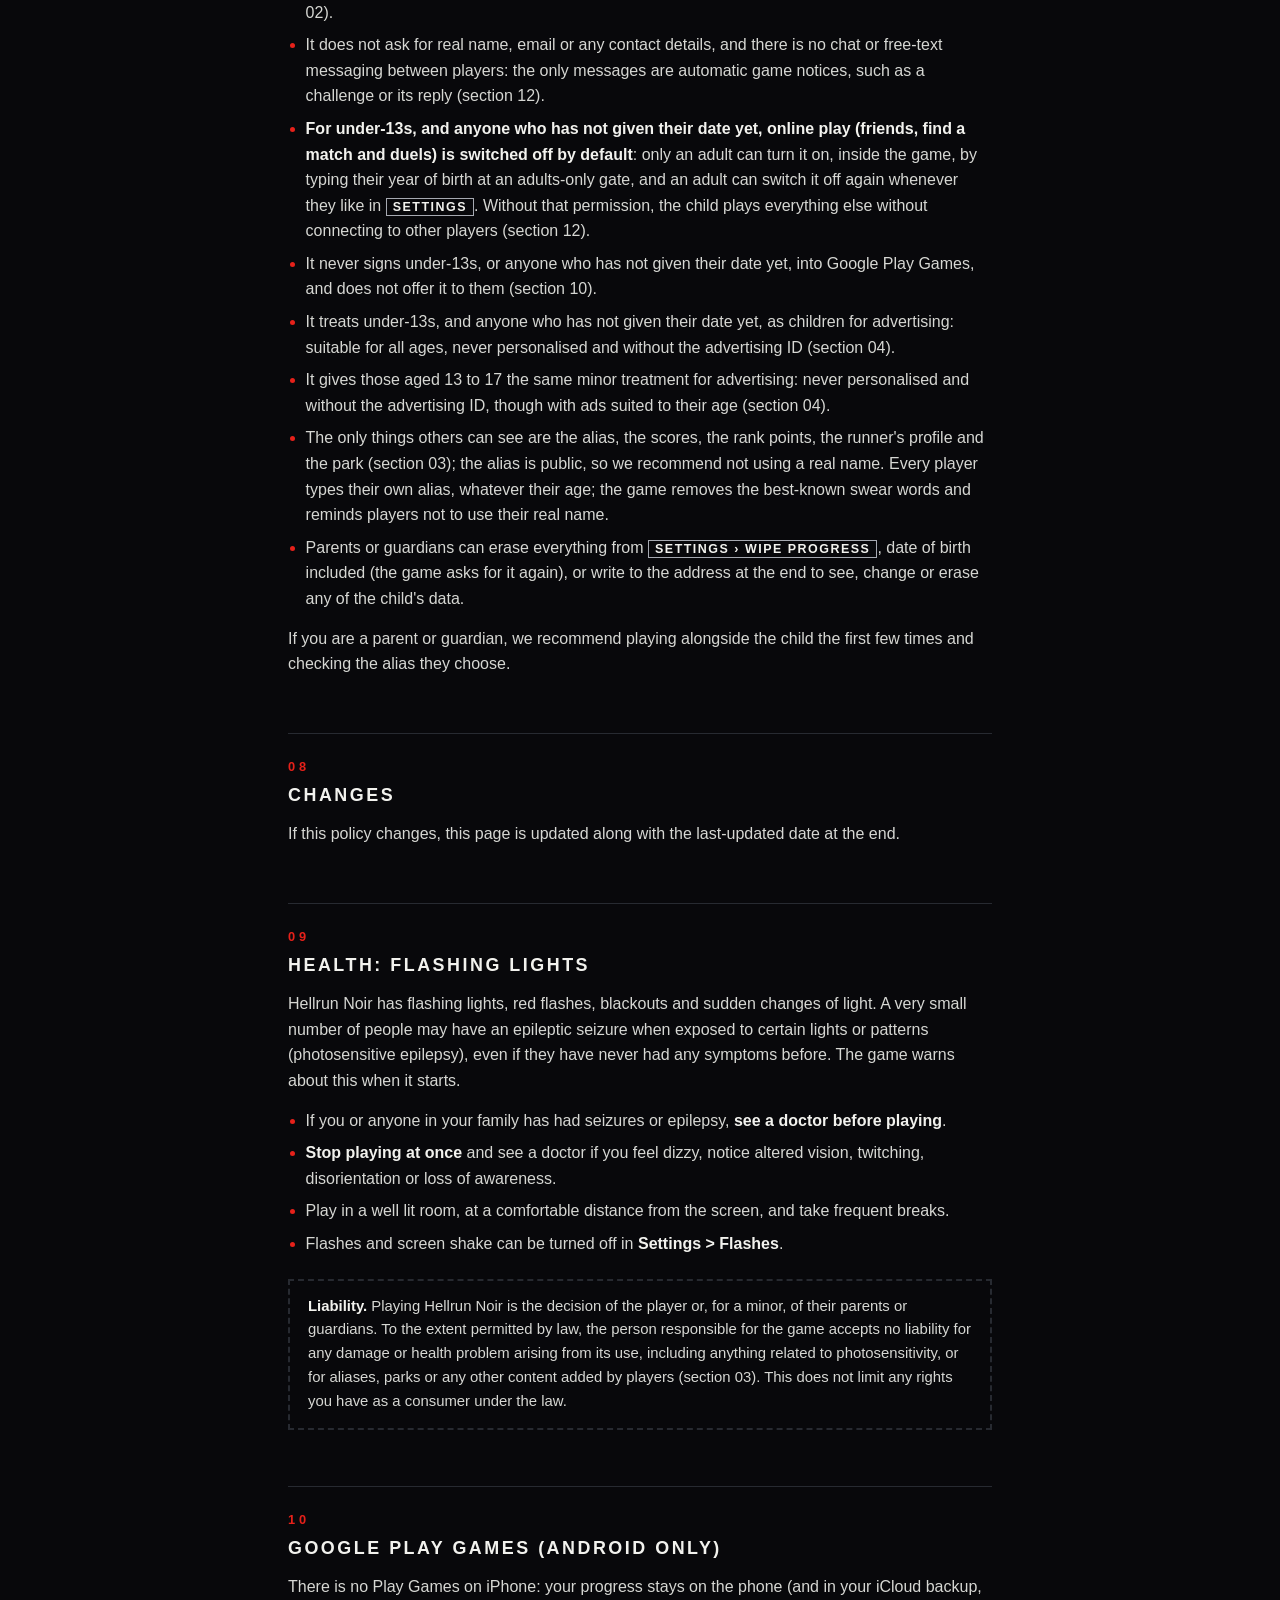
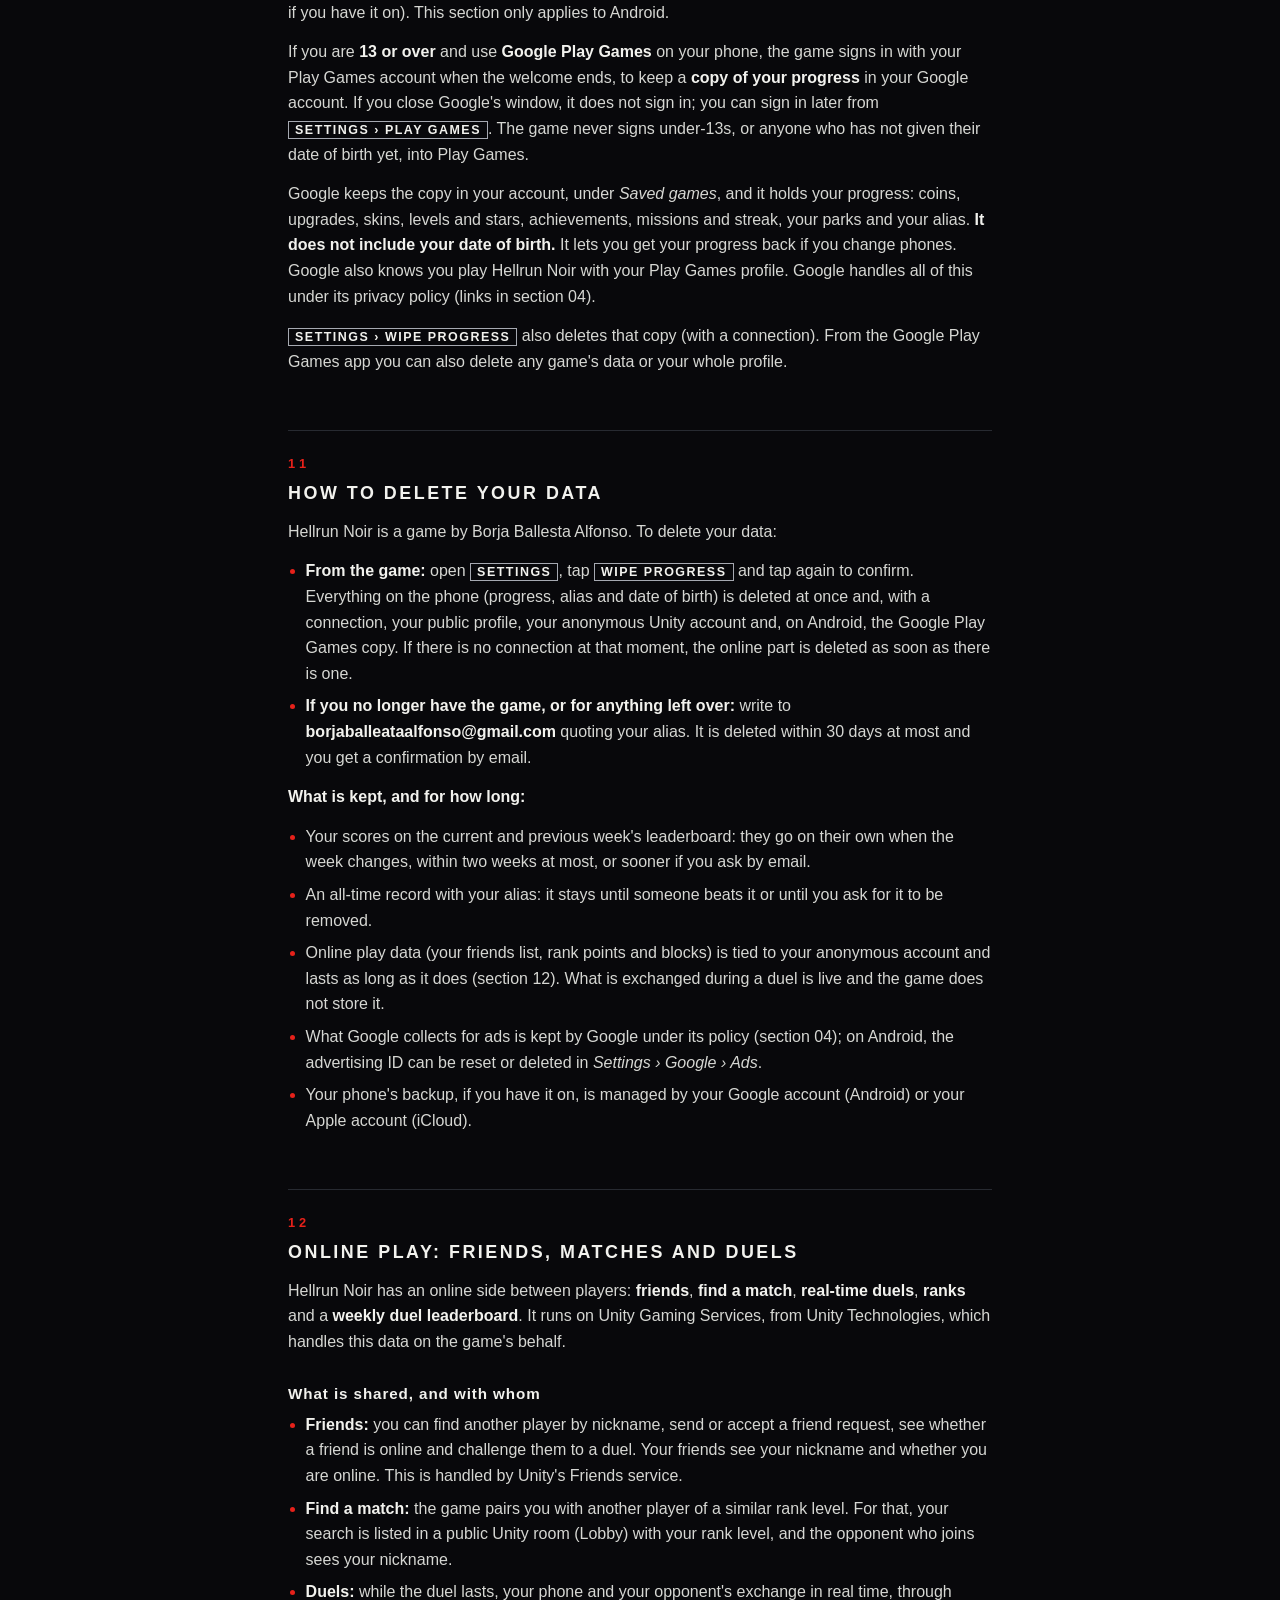
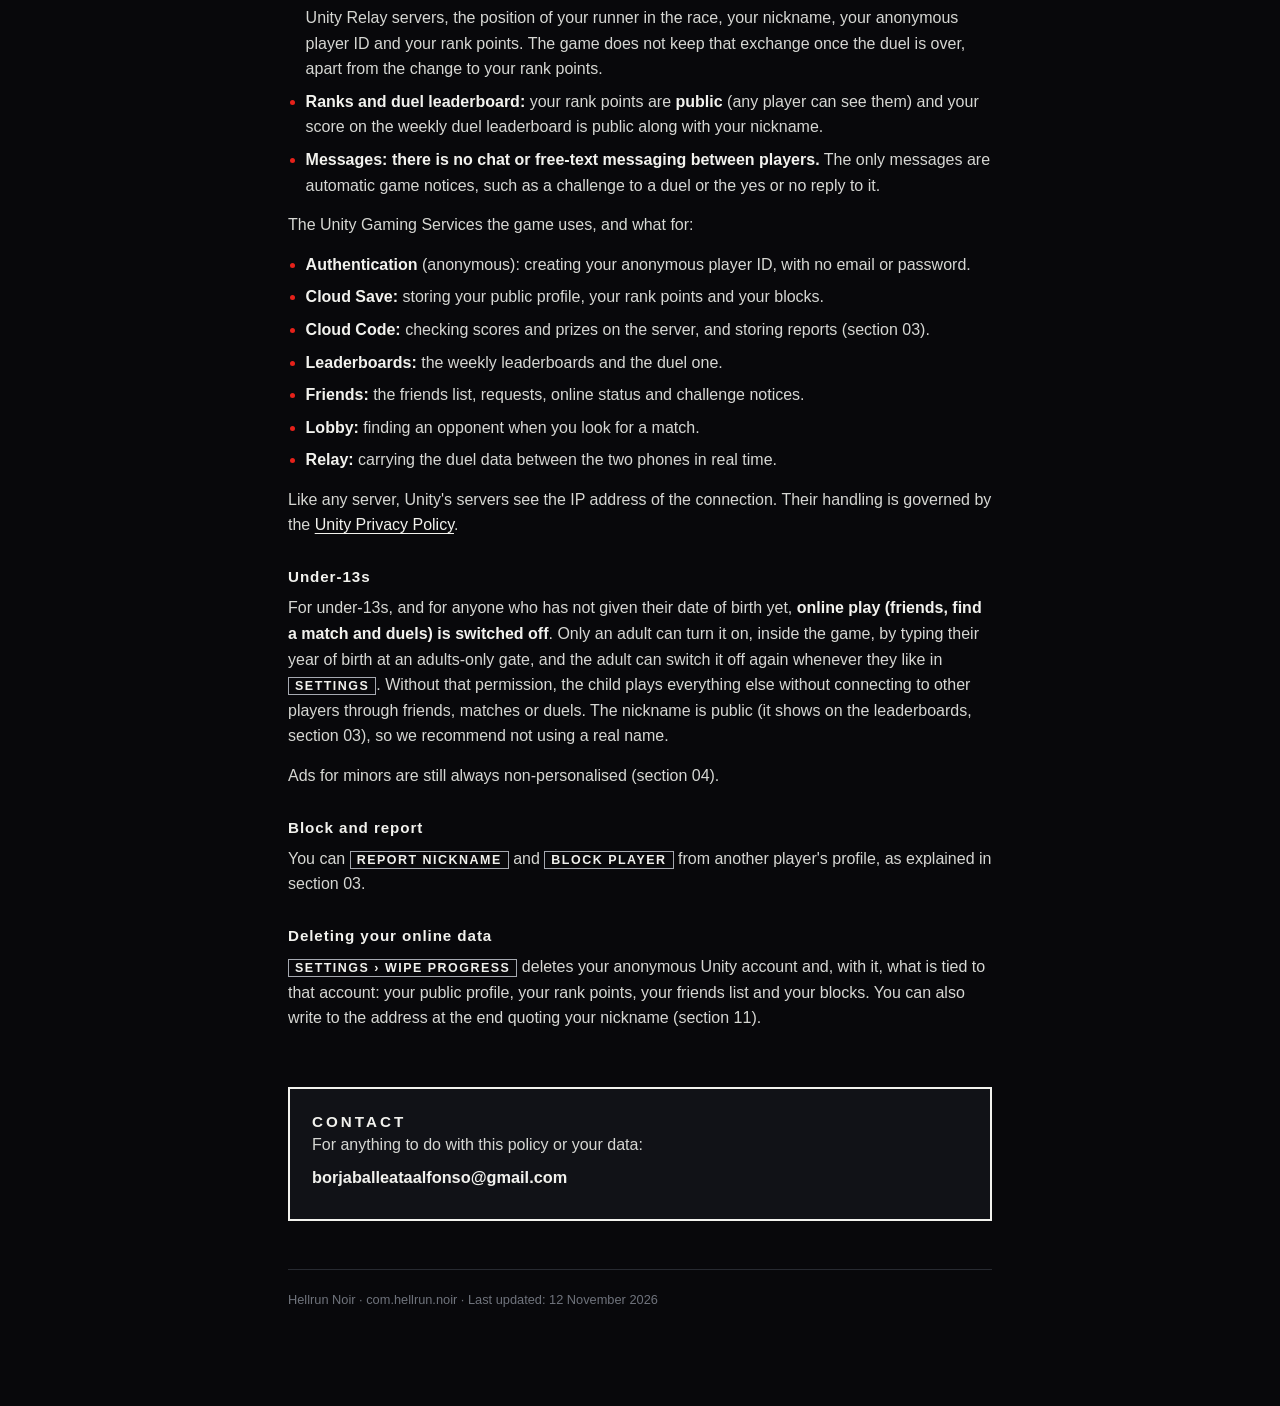
==== commit 571013b0: "Politica de privacidad: online (duelos, amigos, apodos, tabla semanal)" ====
--- a/privacidad.html
+++ b/privacidad.html
@@ -27,12 +27,12 @@
 
   <p class="eyebrow">Politica de privacidad</p>
   <h1>Que sabe de ti Hellrun Noir</h1>
-  <p class="standfirst">Poco. No hay registro, ni correo, ni analiticas. Del telefono sale lo que Google necesita para elegir un anuncio, tu perfil de jugador para las clasificaciones online, una pregunta a internet para saber que dia es y, en Android, si entras con Google Play Juegos, una copia de tu partida en tu cuenta de Google.</p>
+  <p class="standfirst">Poco. No hay registro, ni correo, ni analiticas. Del telefono sale lo que Google necesita para elegir un anuncio, tu perfil de jugador para las clasificaciones y el juego online con otros jugadores (amigos, partidas y duelos), una pregunta a internet para saber que dia es y, en Android, si entras con Google Play Juegos, una copia de tu partida en tu cuenta de Google.</p>
 
   <dl class="meta">
     <dt>Aplicacion</dt><dd>Hellrun Noir (Android e iPhone)</dd>
     <dt>Paquete</dt><dd>com.hellrun.noir</dd>
-    <dt>Vigente desde</dt><dd>26 de septiembre de 2026</dd>
+    <dt>Vigente desde</dt><dd>12 de noviembre de 2026</dd>
     <dt>Responsable</dt><dd>Borja Ballesta Alfonso</dd>
   </dl>
 
@@ -40,6 +40,7 @@
   <div class="lede">
     <p><strong>Tu partida se queda en tu movil.</strong> Monedas, mejoras, records, misiones, idioma y ajustes se guardan en el almacenamiento de la propia aplicacion. De ahi sale una copia de tu perfil de jugador, que es el punto siguiente, y, en Android, si tienes 13 años o mas y entras con Google Play Juegos, una copia de tu partida en tu cuenta de Google (apartado 10).</p>
     <p><strong>Tu perfil de jugador es publico.</strong> Para las clasificaciones de la semana, el juego manda a Unity Gaming Services un alias, tus marcas y tu perfil: como es tu corredor, tus records, tus estadisticas y tu parque. Va con un identificador anonimo, sin correo y sin nada que diga quien eres.</p>
+    <p><strong>El juego online es entre jugadores, sin chat.</strong> Puedes buscar amigos por su apodo, buscar partida contra otro jugador y jugar duelos en tiempo real; para eso se comparten con el rival tu apodo, tu identificador anonimo, tus puntos de rango y tu posicion en la carrera (apartado 12). No hay chat ni mensajes de texto libres. <strong>Para menores de 13 años el online esta apagado</strong> hasta que un adulto lo activa dentro del juego.</p>
     <p><strong>Los anuncios los sirve Google.</strong> Para eso, el SDK de Google AdMob recoge algunos datos tecnicos de tu dispositivo y los trata Google. Si eres adulto, Google tambien puede compartirlos con sus socios publicitarios (en Europa, solo si lo aceptas).</p>
     <p><strong>El juego te trata segun tu edad.</strong> La primera vez que lo abres te pide tu fecha de nacimiento, que el juego no manda a ningun sitio. Si tienes menos de 13 años, o entre 13 y 17, los anuncios son para tu edad y nunca personalizados. Si eres adulto, ves anuncios normales y, en Europa, se te pregunta antes.</p>
   </div>
@@ -54,6 +55,7 @@
     <li>Tu fecha de nacimiento, que el juego te pregunta la primera vez que lo abres, solo para tratarte segun tu edad. El juego no la manda a ningun sitio: ni a Unity ni a Google (como todo lo de esta lista, solo podria ir en la copia de seguridad del telefono, si la tienes activada). No se cambia desde los ajustes: <span class="ui">AJUSTES &rsaquo; BORRAR PROGRESO</span> la borra con todo lo demas, y el juego la vuelve a preguntar.</li>
     <li>El alias que usas en la clasificacion, para no tener que escribirlo cada vez.</li>
     <li>La llave de tu cuenta anonima de Unity, para que la proxima vez sigas siendo el mismo jugador en las clasificaciones.</li>
+    <li>Si eres menor de 13 años, si un adulto ha activado el juego online (un simple si o no, apartado 12). <span class="ui">AJUSTES &rsaquo; BORRAR PROGRESO</span> lo borra tambien y el online vuelve a quedar apagado.</li>
   </ul>
   <p>Se borra todo de dos maneras: desinstalando la aplicacion, o desde <span class="ui">AJUSTES &rsaquo; BORRAR PROGRESO</span> dentro del juego, que borra ademas lo que hay en internet (apartado 03).</p>
   <p>Para saber que dia es de verdad (las misiones y el reto diario van por dias), el juego hace una peticion vacia a <code>google.com</code> y, si no contesta, a <code>cloudflare.com</code>, y solo lee la hora de la respuesta. No se manda ningun dato tuyo; como en cualquier conexion, esas webs ven la direccion IP.</p>
@@ -65,8 +67,9 @@
     <li><strong>Tu alias.</strong> Lo escribes tu al empezar, el que quieras, tengas la edad que tengas, y se cambia en tu perfil.</li>
     <li><strong>Tus marcas de carrera libre</strong>: puntos y metros, con el tiempo y las monedas de esa carrera. El servidor los usa para comprobar que la marca es posible, y guarda la hora de tu ultima marca aceptada.</li>
     <li><strong>Tu perfil</strong>: el aspecto de tu corredor, tus records (mejor puntuacion y distancia, niveles, estrellas y racha), tus estadisticas de juego (partidas, metros, monedas, saltos y demas) y el trazado de tu parque.</li>
-  </ul>
-  <p>Todo eso <strong>es publico</strong>: cualquier jugador ve tu alias, tus marcas (con su tiempo) y tu perfil, y puede jugar tu parque. Si una carrera tuya es la mejor de siempre, sale como <strong>record de siempre</strong> con tu alias, sus puntos, sus metros y su tiempo, hasta que alguien la supere. Elige un alias inventado y no pongas ahi datos personales tuyos ni de nadie. Se manda solo, al abrir el juego y al acabar cada carrera libre; sin conexion no sale nada y el juego funciona igual. Como cualquier servidor, Unity ve ademas la direccion IP de la conexion.</p>
+    <li><strong>Tus puntos de rango</strong> del juego online y tu marca en la clasificacion semanal del duelo (apartado 12).</li>
+  </ul>
+  <p>Todo eso <strong>es publico</strong>: cualquier jugador ve tu alias, tus marcas (con su tiempo), tus puntos de rango y tu perfil, y puede jugar tu parque. Si una carrera tuya es la mejor de siempre, sale como <strong>record de siempre</strong> con tu alias, sus puntos, sus metros y su tiempo, hasta que alguien la supere. Elige un alias inventado y no pongas ahi datos personales tuyos ni de nadie. Se manda solo, al abrir el juego y al acabar cada carrera libre; sin conexion no sale nada y el juego funciona igual. Como cualquier servidor, Unity ve ademas la direccion IP de la conexion.</p>
   <div class="note">
     <p><strong>Los alias y los parques los pone cada jugador.</strong> Cada uno escribe el alias que quiere. El juego quita las palabrotas e insultos mas conocidos y, al elegirlo y en tu perfil, te recuerda que no uses tu nombre real, pero no revisa uno por uno los alias ni los parques antes de que se vean. En la medida en que la ley lo permita, el responsable del juego no se hace cargo de lo que cada jugador escriba en su alias o construya en su parque, ni de lo que otros hagan con ello. Si ves un alias ofensivo o con datos personales de alguien, escribe al correo del final y se cambiara o se borrara.</p>
   </div>
@@ -125,6 +128,7 @@
     <li><strong>Para retirar el consentimiento:</strong> <span class="ui">AJUSTES &rsaquo; PRIVACIDAD DE ANUNCIOS</span> (apartado 05).</li>
     <li><strong>Para lo que trata Google:</strong> hay que dirigirse a Google, que es quien tiene esos datos. Los enlaces del apartado 04 explican como.</li>
     <li><strong>Para la copia de Google Play Juegos (en Android):</strong> <span class="ui">AJUSTES &rsaquo; BORRAR PROGRESO</span> la borra tambien (apartado 10). Los pasos completos estan en el apartado 11.</li>
+    <li><strong>Para lo del juego online</strong> (amigos, rango, bloqueos): se borra con tu cuenta anonima desde <span class="ui">AJUSTES &rsaquo; BORRAR PROGRESO</span> o escribiendo al correo del final (apartados 11 y 12).</li>
   </ul>
   <p>Tambien puedes reclamar ante la autoridad de proteccion de datos de tu pais. En España es la <a href="https://www.aepd.es" target="_blank" rel="noopener">Agencia Española de Proteccion de Datos</a>.</p>
 
@@ -132,11 +136,12 @@
   <p>Hellrun Noir es apto para todas las edades y lo juegan tambien niños, incluso pequeños. Por eso:</p>
   <ul>
     <li>Pide la fecha de nacimiento solo para adaptarse a cada edad, y no la manda a ningun sitio (apartado 02).</li>
-    <li>No pide el nombre real, ni el correo, ni ningun dato de contacto, y no hay chat ni mensajes entre jugadores.</li>
+    <li>No pide el nombre real, ni el correo, ni ningun dato de contacto, y no hay chat ni mensajes de texto libres entre jugadores: lo unico que se mandan son avisos automaticos del juego, como un reto o su respuesta (apartado 12).</li>
+    <li><strong>A los menores de 13 años, y a quien aun no ha dicho su fecha, el juego online (amigos, buscar partida y duelos) les viene apagado</strong>: solo lo puede activar un adulto dentro del juego, escribiendo su año de nacimiento en una puerta para adultos, y un adulto puede volver a apagarlo cuando quiera en <span class="ui">AJUSTES</span>. Sin ese permiso, el niño juega todo lo demas sin conectarse con otros jugadores (apartado 12).</li>
     <li>A los menores de 13, y a quien aun no ha dicho su fecha, no los mete nunca en Google Play Juegos ni se lo ofrece (apartado 10).</li>
     <li>A los menores de 13, y a quien aun no ha dicho su fecha, los trata como niños en los anuncios: aptos para todos, nunca personalizados y sin el identificador de publicidad (apartado 04).</li>
     <li>A los de 13 a 17 años les da el mismo trato de menor en los anuncios: nunca personalizados y sin el identificador de publicidad, aunque con anuncios para su edad (apartado 04).</li>
-    <li>Lo unico que ven los demas es el alias, las marcas, el perfil del corredor y el parque (apartado 03). El alias lo escribe cada jugador, tenga la edad que tenga; el juego quita las palabrotas mas conocidas y recuerda que no se use el nombre real.</li>
+    <li>Lo unico que ven los demas es el alias, las marcas, los puntos de rango, el perfil del corredor y el parque (apartado 03); el alias es publico, asi que se recomienda no usar el nombre real. El alias lo escribe cada jugador, tenga la edad que tenga; el juego quita las palabrotas mas conocidas y recuerda que no se use el nombre real.</li>
     <li>Los padres o tutores pueden borrarlo todo desde <span class="ui">AJUSTES &rsaquo; BORRAR PROGRESO</span>, fecha de nacimiento incluida (el juego la vuelve a preguntar), o escribir al correo del final para ver, cambiar o borrar cualquier dato del menor.</li>
   </ul>
   <p>Si eres padre, madre o tutor, te recomendamos acompañar al menor las primeras veces y revisar el alias que elija.</p>
@@ -172,9 +177,39 @@
   <ul>
     <li>Tus marcas en la clasificacion de la semana en curso y de la anterior: se borran solas al cambiar de semana, como mucho en dos semanas, o antes si lo pides por correo.</li>
     <li>Un record de siempre con tu alias: se queda hasta que alguien lo supere o hasta que pidas que se borre.</li>
+    <li>Los datos del juego online (tu lista de amigos, tus puntos de rango y los bloqueos) se asocian a tu cuenta anonima y duran lo que ella (apartado 12). Lo que se intercambia durante un duelo es en directo y el juego no lo guarda.</li>
     <li>Lo que recoge Google para los anuncios lo conserva Google segun su politica (apartado 04); en Android, el identificador de publicidad se restablece o elimina en <em>Ajustes &rsaquo; Google &rsaquo; Anuncios</em>.</li>
     <li>La copia de seguridad del telefono, si la tienes activada, la gestiona tu cuenta de Google (Android) o de Apple (iCloud).</li>
   </ul>
+
+  <h2 id="online"><span class="num">12</span>Juego online: amigos, partidas y duelos</h2>
+  <p>Hellrun Noir tiene una parte online entre jugadores: <strong>amigos</strong>, <strong>buscar partida</strong>, <strong>duelos en tiempo real</strong>, <strong>rangos</strong> y una <strong>clasificacion semanal del duelo</strong>. Funciona con Unity Gaming Services, de Unity Technologies, que trata estos datos por encargo del juego.</p>
+  <h3>Que se comparte y con quien</h3>
+  <ul>
+    <li><strong>Amigos:</strong> puedes buscar a otro jugador por su apodo, mandarle o aceptar una solicitud de amistad, ver si un amigo esta conectado y retarle a un duelo. Tus amigos ven tu apodo y si estas conectado. Lo gestiona el servicio Friends de Unity.</li>
+    <li><strong>Buscar partida:</strong> el juego te empareja con otro jugador parecido en nivel de rango. Para eso, tu busqueda se anuncia en una sala publica de Unity (Lobby) con tu nivel de rango, y el rival que entra ve tu apodo.</li>
+    <li><strong>Duelos:</strong> mientras dura el duelo, tu movil y el del rival se intercambian en tiempo real, a traves de los servidores de Unity Relay, la posicion de tu corredor en la carrera, tu apodo, tu identificador de jugador anonimo y tus puntos de rango. El juego no guarda ese intercambio una vez acabado el duelo, salvo el cambio de tus puntos de rango.</li>
+    <li><strong>Rangos y clasificacion del duelo:</strong> tus puntos de rango son <strong>publicos</strong> (cualquier jugador puede verlos) y tu marca en la clasificacion semanal del duelo es publica junto con tu apodo.</li>
+    <li><strong>Mensajes:</strong> <strong>no hay chat ni mensajes de texto libres entre jugadores.</strong> Los unicos mensajes son avisos automaticos del juego, como un reto a un duelo o el si o no a ese reto.</li>
+  </ul>
+  <p>Los servicios de Unity Gaming Services que usa el juego, y para que:</p>
+  <ul>
+    <li><strong>Authentication</strong> (anonima): crear tu identificador de jugador anonimo, sin correo ni contraseña.</li>
+    <li><strong>Cloud Save:</strong> guardar tu perfil publico, tus puntos de rango y tus bloqueos.</li>
+    <li><strong>Cloud Code:</strong> comprobar en el servidor las marcas y premios, y guardar las denuncias (apartado 03).</li>
+    <li><strong>Leaderboards:</strong> las clasificaciones semanales y la del duelo.</li>
+    <li><strong>Friends:</strong> la lista de amigos, las solicitudes, el estado conectado y los avisos de reto.</li>
+    <li><strong>Lobby:</strong> encontrar rival al buscar partida.</li>
+    <li><strong>Relay:</strong> llevar los datos del duelo entre los dos moviles en tiempo real.</li>
+  </ul>
+  <p>Como cualquier servidor, los de Unity ven la direccion IP de la conexion. Su tratamiento se rige por la <a href="https://unity.com/legal/privacy-policy" target="_blank" rel="noopener">politica de privacidad de Unity</a>.</p>
+  <h3>Menores de 13 años</h3>
+  <p>Para los menores de 13 años, y para quien aun no ha dicho su fecha de nacimiento, <strong>el juego online (amigos, buscar partida y duelos) esta apagado</strong>. Solo lo puede activar un adulto dentro del juego, escribiendo su año de nacimiento en una puerta para adultos, y el adulto puede apagarlo de nuevo cuando quiera en <span class="ui">AJUSTES</span>. Mientras no haya ese permiso, el niño juega todo lo demas sin conectarse con otros jugadores a traves de amigos, partidas o duelos. El apodo es publico (se ve en las clasificaciones, apartado 03), asi que recomendamos no usar el nombre real.</p>
+  <p>Los anuncios para menores siguen siendo siempre no personalizados (apartado 04).</p>
+  <h3>Bloquear y denunciar</h3>
+  <p>Puedes <span class="ui">DENUNCIAR APODO</span> y <span class="ui">BLOQUEAR JUGADOR</span> desde el perfil de otro jugador, como se explica en el apartado 03.</p>
+  <h3>Borrar tus datos del online</h3>
+  <p><span class="ui">AJUSTES &rsaquo; BORRAR PROGRESO</span> borra tu cuenta anonima en Unity y, con ella, lo que esta asociado a esa cuenta: tu perfil publico, tus puntos de rango, tu lista de amigos y tus bloqueos. Tambien puedes escribir al correo del final diciendo tu apodo (apartado 11).</p>
 
   <div class="contact">
     <h3>Contacto</h3>
@@ -182,7 +217,7 @@
     <p><strong class="mail">borjaballeataalfonso@gmail.com</strong></p>
   </div>
 
-  <footer>Hellrun Noir &middot; com.hellrun.noir &middot; Ultima actualizacion: 31 de octubre de 2026</footer>
+  <footer>Hellrun Noir &middot; com.hellrun.noir &middot; Ultima actualizacion: 12 de noviembre de 2026</footer>
 </article>
 
 <!-- ================================ ENGLISH =============================== -->
@@ -190,12 +225,12 @@
 
   <p class="eyebrow">Privacy policy</p>
   <h1>What Hellrun Noir knows about you</h1>
-  <p class="standfirst">Very little. No sign-up, no email, no analytics. What leaves your phone: what Google needs in order to pick an ad, your player profile for the online leaderboards, a question to the internet about what day it is and, on Android, if you sign in with Google Play Games, a copy of your progress in your Google account.</p>
+  <p class="standfirst">Very little. No sign-up, no email, no analytics. What leaves your phone: what Google needs in order to pick an ad, your player profile for the leaderboards and online play with other players (friends, matches and duels), a question to the internet about what day it is and, on Android, if you sign in with Google Play Games, a copy of your progress in your Google account.</p>
 
   <dl class="meta">
     <dt>Application</dt><dd>Hellrun Noir (Android and iPhone)</dd>
     <dt>Package</dt><dd>com.hellrun.noir</dd>
-    <dt>Effective</dt><dd>26 September 2026</dd>
+    <dt>Effective</dt><dd>12 November 2026</dd>
     <dt>Controller</dt><dd>Borja Ballesta Alfonso</dd>
   </dl>
 
@@ -203,6 +238,7 @@
   <div class="lede">
     <p><strong>Your progress stays on your phone.</strong> Coins, upgrades, records, missions, language and settings are kept in the app's own storage. What leaves it is a copy of your player profile, covered in the next point, and, on Android, if you are 13 or over and sign in with Google Play Games, a copy of your progress in your Google account (section 10).</p>
     <p><strong>Your player profile is public.</strong> For the weekly leaderboards, the game sends Unity Gaming Services an alias, your scores and your profile: what your runner looks like, your records, your stats and your park. It goes with an anonymous ID, no email and nothing that says who you are.</p>
+    <p><strong>Online play is between players, with no chat.</strong> You can find friends by nickname, look for a match against another player and play real-time duels; for that, your nickname, your anonymous ID, your rank points and your position in the race are shared with your opponent (section 12). There is no chat or free-text messaging. <strong>For under-13s online play is switched off</strong> until an adult turns it on inside the game.</p>
     <p><strong>Ads are served by Google.</strong> To do that, the Google AdMob SDK collects some technical data from your device, which Google handles. If you are an adult, Google may also share it with its advertising partners (in Europe, only if you agree).</p>
     <p><strong>The game treats you according to your age.</strong> The first time you open it, it asks for your date of birth, which the game does not send anywhere. If you are under 13, or between 13 and 17, ads are suited to your age and never personalised. If you are an adult, you get normal ads and, in Europe, you are asked first.</p>
   </div>
@@ -217,6 +253,7 @@
     <li>Your date of birth, which the game asks for the first time you open it, only to treat you according to your age. The game does not send it anywhere: not to Unity and not to Google (like everything on this list, it could only go into your phone's backup, if you have it turned on). It cannot be changed in the settings: <span class="ui">SETTINGS &rsaquo; WIPE PROGRESS</span> erases it along with everything else, and the game asks for it again.</li>
     <li>The alias you use on the leaderboard, so you do not have to type it every time.</li>
     <li>The key to your anonymous Unity account, so that next time you are still the same player on the leaderboards.</li>
+    <li>If you are under 13, whether an adult has turned online play on (a simple yes or no, section 12). <span class="ui">SETTINGS &rsaquo; WIPE PROGRESS</span> erases it too and online play goes back to being off.</li>
   </ul>
   <p>You can erase all of it in two ways: uninstall the app, or use <span class="ui">SETTINGS &rsaquo; WIPE PROGRESS</span> inside the game, which also erases what is online (section 03).</p>
   <p>To know the real date (missions and the daily challenge go by days), the game sends an empty request to <code>google.com</code> and, if that does not answer, to <code>cloudflare.com</code>, and only reads the time from the reply. None of your data is sent; as with any connection, those sites see the IP address.</p>
@@ -228,8 +265,9 @@
     <li><strong>Your alias.</strong> You type the one you want when you start, whatever your age, and you change it in your profile.</li>
     <li><strong>Your free-run scores</strong>: points and metres, with that run's time and coins. The server uses them to check the score is possible, and keeps the time of your last accepted score.</li>
     <li><strong>Your profile</strong>: what your runner looks like, your records (best score and distance, levels, stars and streak), your play stats (runs, metres, coins, jumps and so on) and the layout of your park.</li>
-  </ul>
-  <p>All of that <strong>is public</strong>: any player can see your alias, your scores (with their time) and your profile, and can play your park. If one of your runs is the best ever, it is shown as the <strong>all-time record</strong> with your alias, its points, metres and time, until someone beats it. Pick a made-up alias and do not put personal details of yours or anyone else's in it. It is sent automatically, when the game opens and at the end of each free run; with no connection nothing is sent and the game works the same. Like any server, Unity also sees the IP address of the connection.</p>
+    <li><strong>Your rank points</strong> from online play and your score on the weekly duel leaderboard (section 12).</li>
+  </ul>
+  <p>All of that <strong>is public</strong>: any player can see your alias, your scores (with their time), your rank points and your profile, and can play your park. If one of your runs is the best ever, it is shown as the <strong>all-time record</strong> with your alias, its points, metres and time, until someone beats it. Pick a made-up alias and do not put personal details of yours or anyone else's in it. It is sent automatically, when the game opens and at the end of each free run; with no connection nothing is sent and the game works the same. Like any server, Unity also sees the IP address of the connection.</p>
   <div class="note">
     <p><strong>Each player chooses their own alias and builds their own park.</strong> Everyone types the alias they want. The game removes the best-known swear words and insults and, when you pick it and in your profile, reminds you not to use your real name, but it does not review every alias or park before others see it. To the extent permitted by law, the person responsible for the game is not liable for what any player writes in their alias or builds in their park, or for what others do with it. If you see an offensive alias or one with someone's personal details, write to the address at the end and it will be changed or removed.</p>
   </div>
@@ -288,6 +326,7 @@
     <li><strong>To withdraw consent:</strong> <span class="ui">SETTINGS &rsaquo; AD PRIVACY</span> (section 05).</li>
     <li><strong>For what Google holds:</strong> you need to go to Google, which is the party holding it. The links in section 04 explain how.</li>
     <li><strong>For the Google Play Games copy (on Android):</strong> <span class="ui">SETTINGS &rsaquo; WIPE PROGRESS</span> deletes it too (section 10). The full steps are in section 11.</li>
+    <li><strong>For online play</strong> (friends, rank, blocks): it is deleted with your anonymous account from <span class="ui">SETTINGS &rsaquo; WIPE PROGRESS</span> or by writing to the address at the end (sections 11 and 12).</li>
   </ul>
   <p>You can also complain to the data protection authority in your country. In Spain that is the <a href="https://www.aepd.es" target="_blank" rel="noopener">Agencia Española de Proteccion de Datos</a>.</p>
 
@@ -295,11 +334,12 @@
   <p>Hellrun Noir is suitable for all ages and is played by children too, including young ones. That is why:</p>
   <ul>
     <li>It asks for the date of birth only to adapt to each age, and it does not send it anywhere (section 02).</li>
-    <li>It does not ask for real name, email or any contact details, and there is no chat or messaging between players.</li>
+    <li>It does not ask for real name, email or any contact details, and there is no chat or free-text messaging between players: the only messages are automatic game notices, such as a challenge or its reply (section 12).</li>
+    <li><strong>For under-13s, and anyone who has not given their date yet, online play (friends, find a match and duels) is switched off by default</strong>: only an adult can turn it on, inside the game, by typing their year of birth at an adults-only gate, and an adult can switch it off again whenever they like in <span class="ui">SETTINGS</span>. Without that permission, the child plays everything else without connecting to other players (section 12).</li>
     <li>It never signs under-13s, or anyone who has not given their date yet, into Google Play Games, and does not offer it to them (section 10).</li>
     <li>It treats under-13s, and anyone who has not given their date yet, as children for advertising: suitable for all ages, never personalised and without the advertising ID (section 04).</li>
     <li>It gives those aged 13 to 17 the same minor treatment for advertising: never personalised and without the advertising ID, though with ads suited to their age (section 04).</li>
-    <li>The only things others can see are the alias, the scores, the runner's profile and the park (section 03). Every player types their own alias, whatever their age; the game removes the best-known swear words and reminds players not to use their real name.</li>
+    <li>The only things others can see are the alias, the scores, the rank points, the runner's profile and the park (section 03); the alias is public, so we recommend not using a real name. Every player types their own alias, whatever their age; the game removes the best-known swear words and reminds players not to use their real name.</li>
     <li>Parents or guardians can erase everything from <span class="ui">SETTINGS &rsaquo; WIPE PROGRESS</span>, date of birth included (the game asks for it again), or write to the address at the end to see, change or erase any of the child's data.</li>
   </ul>
   <p>If you are a parent or guardian, we recommend playing alongside the child the first few times and checking the alias they choose.</p>
@@ -335,9 +375,39 @@
   <ul>
     <li>Your scores on the current and previous week's leaderboard: they go on their own when the week changes, within two weeks at most, or sooner if you ask by email.</li>
     <li>An all-time record with your alias: it stays until someone beats it or until you ask for it to be removed.</li>
+    <li>Online play data (your friends list, rank points and blocks) is tied to your anonymous account and lasts as long as it does (section 12). What is exchanged during a duel is live and the game does not store it.</li>
     <li>What Google collects for ads is kept by Google under its policy (section 04); on Android, the advertising ID can be reset or deleted in <em>Settings &rsaquo; Google &rsaquo; Ads</em>.</li>
     <li>Your phone's backup, if you have it on, is managed by your Google account (Android) or your Apple account (iCloud).</li>
   </ul>
+
+  <h2 id="online-en"><span class="num">12</span>Online play: friends, matches and duels</h2>
+  <p>Hellrun Noir has an online side between players: <strong>friends</strong>, <strong>find a match</strong>, <strong>real-time duels</strong>, <strong>ranks</strong> and a <strong>weekly duel leaderboard</strong>. It runs on Unity Gaming Services, from Unity Technologies, which handles this data on the game's behalf.</p>
+  <h3>What is shared, and with whom</h3>
+  <ul>
+    <li><strong>Friends:</strong> you can find another player by nickname, send or accept a friend request, see whether a friend is online and challenge them to a duel. Your friends see your nickname and whether you are online. This is handled by Unity's Friends service.</li>
+    <li><strong>Find a match:</strong> the game pairs you with another player of a similar rank level. For that, your search is listed in a public Unity room (Lobby) with your rank level, and the opponent who joins sees your nickname.</li>
+    <li><strong>Duels:</strong> while the duel lasts, your phone and your opponent's exchange in real time, through Unity Relay servers, the position of your runner in the race, your nickname, your anonymous player ID and your rank points. The game does not keep that exchange once the duel is over, apart from the change to your rank points.</li>
+    <li><strong>Ranks and duel leaderboard:</strong> your rank points are <strong>public</strong> (any player can see them) and your score on the weekly duel leaderboard is public along with your nickname.</li>
+    <li><strong>Messages:</strong> <strong>there is no chat or free-text messaging between players.</strong> The only messages are automatic game notices, such as a challenge to a duel or the yes or no reply to it.</li>
+  </ul>
+  <p>The Unity Gaming Services the game uses, and what for:</p>
+  <ul>
+    <li><strong>Authentication</strong> (anonymous): creating your anonymous player ID, with no email or password.</li>
+    <li><strong>Cloud Save:</strong> storing your public profile, your rank points and your blocks.</li>
+    <li><strong>Cloud Code:</strong> checking scores and prizes on the server, and storing reports (section 03).</li>
+    <li><strong>Leaderboards:</strong> the weekly leaderboards and the duel one.</li>
+    <li><strong>Friends:</strong> the friends list, requests, online status and challenge notices.</li>
+    <li><strong>Lobby:</strong> finding an opponent when you look for a match.</li>
+    <li><strong>Relay:</strong> carrying the duel data between the two phones in real time.</li>
+  </ul>
+  <p>Like any server, Unity's servers see the IP address of the connection. Their handling is governed by the <a href="https://unity.com/legal/privacy-policy" target="_blank" rel="noopener">Unity Privacy Policy</a>.</p>
+  <h3>Under-13s</h3>
+  <p>For under-13s, and for anyone who has not given their date of birth yet, <strong>online play (friends, find a match and duels) is switched off</strong>. Only an adult can turn it on, inside the game, by typing their year of birth at an adults-only gate, and the adult can switch it off again whenever they like in <span class="ui">SETTINGS</span>. Without that permission, the child plays everything else without connecting to other players through friends, matches or duels. The nickname is public (it shows on the leaderboards, section 03), so we recommend not using a real name.</p>
+  <p>Ads for minors are still always non-personalised (section 04).</p>
+  <h3>Block and report</h3>
+  <p>You can <span class="ui">REPORT NICKNAME</span> and <span class="ui">BLOCK PLAYER</span> from another player's profile, as explained in section 03.</p>
+  <h3>Deleting your online data</h3>
+  <p><span class="ui">SETTINGS &rsaquo; WIPE PROGRESS</span> deletes your anonymous Unity account and, with it, what is tied to that account: your public profile, your rank points, your friends list and your blocks. You can also write to the address at the end quoting your nickname (section 11).</p>
 
   <div class="contact">
     <h3>Contact</h3>
@@ -345,7 +415,7 @@
     <p><strong class="mail">borjaballeataalfonso@gmail.com</strong></p>
   </div>
 
-  <footer>Hellrun Noir &middot; com.hellrun.noir &middot; Last updated: 31 October 2026</footer>
+  <footer>Hellrun Noir &middot; com.hellrun.noir &middot; Last updated: 12 November 2026</footer>
 </article>
 
 </main>
